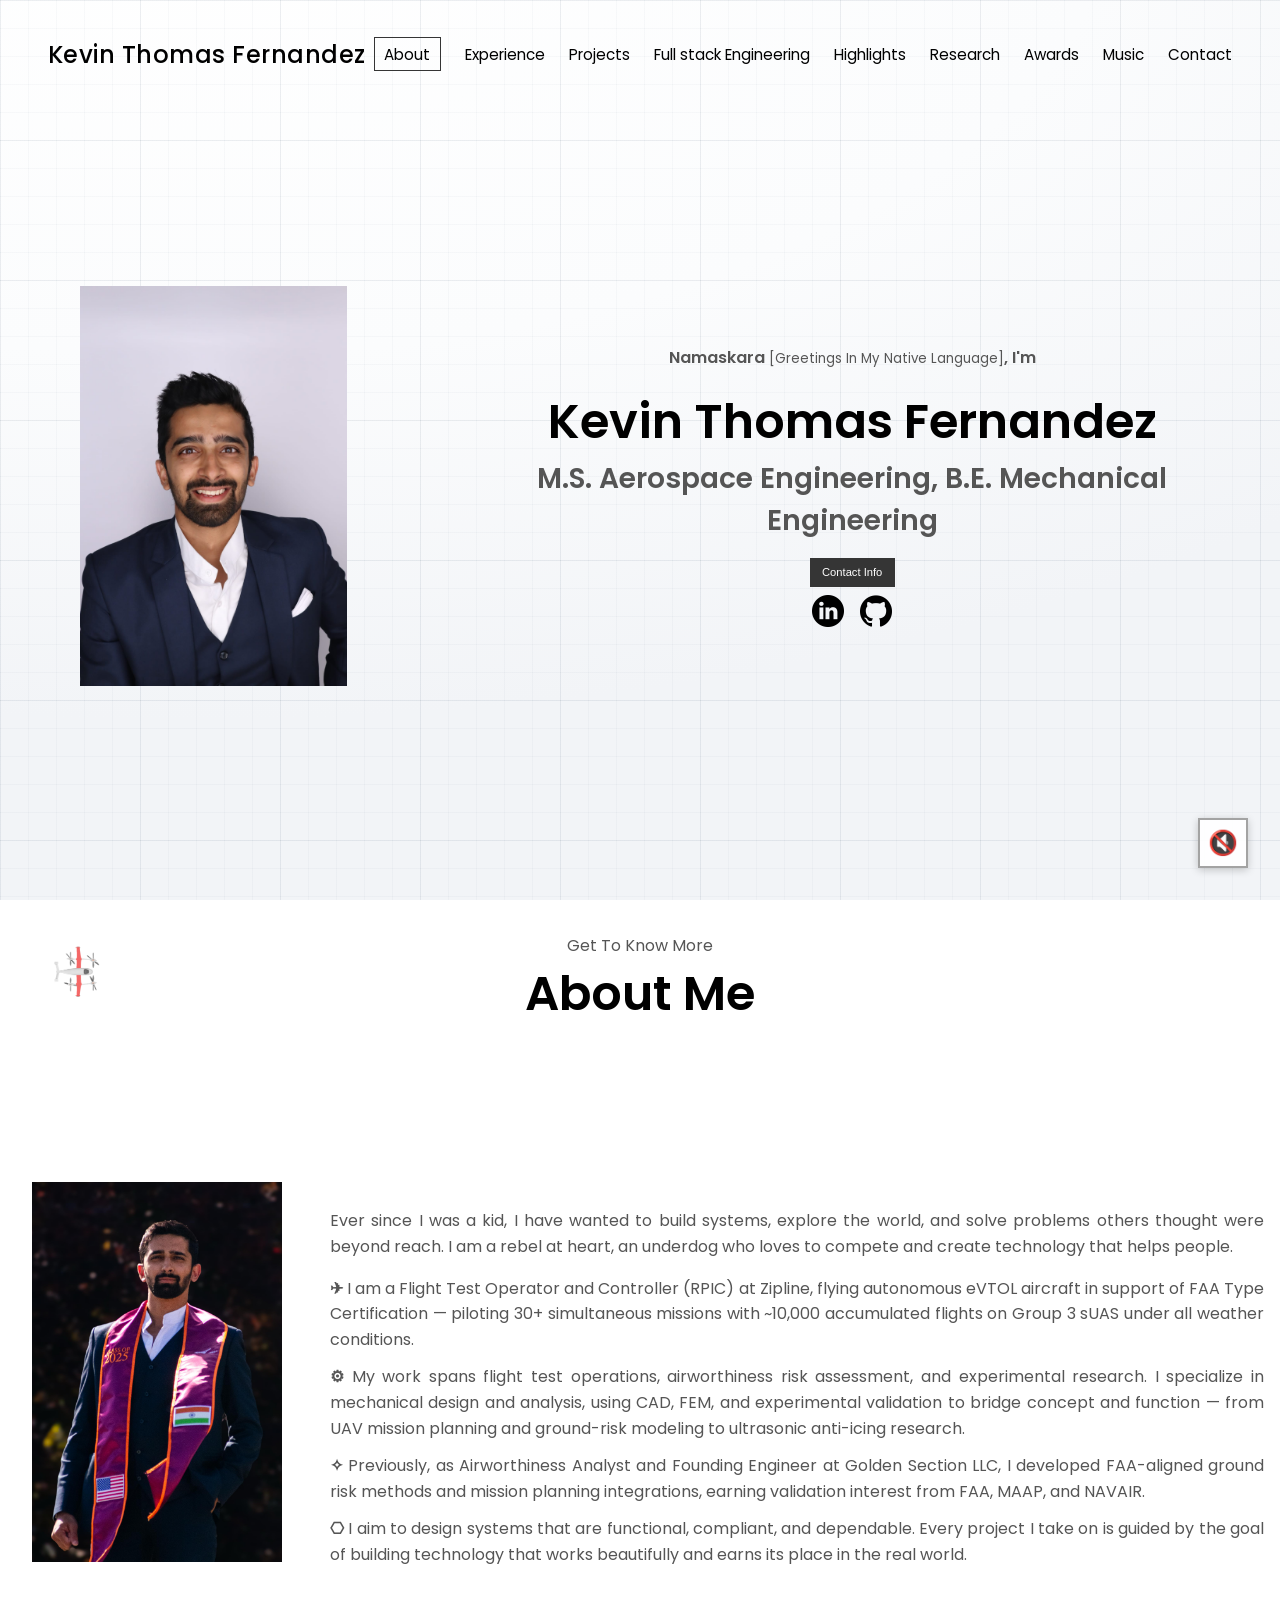
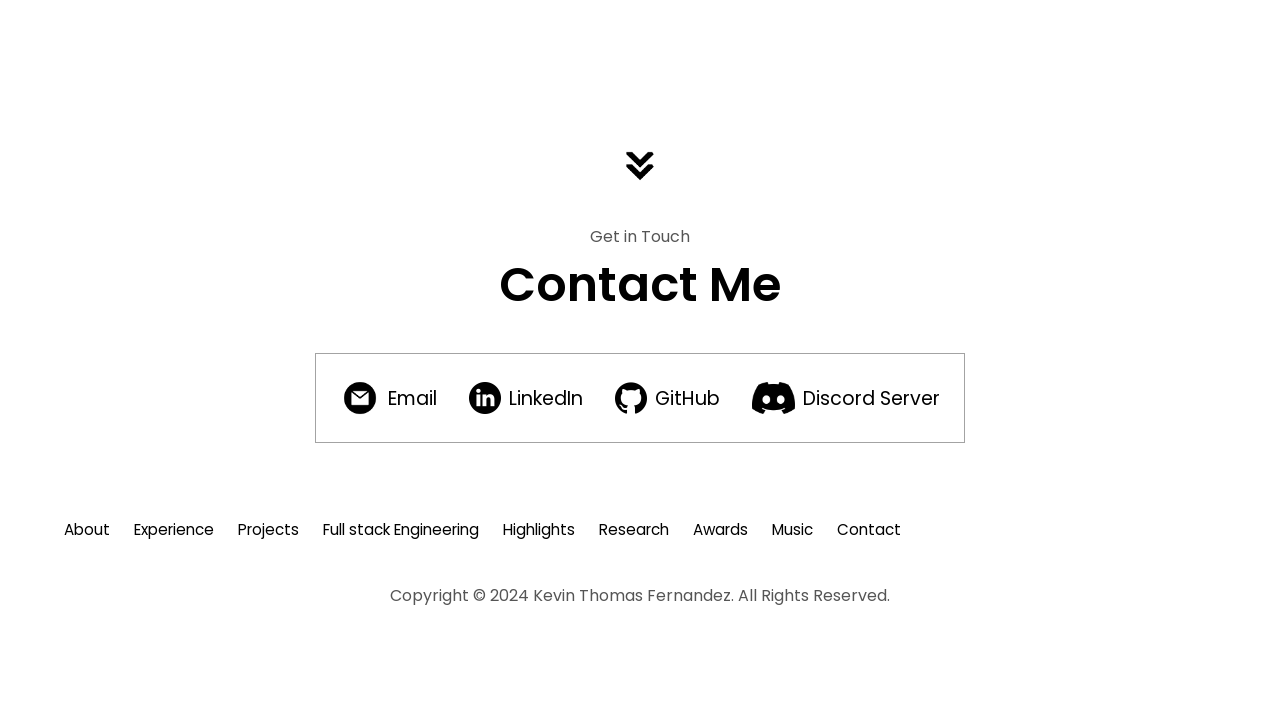
==== index.html @ a7b559ff "Updating Website" ====
<!DOCTYPE html>
<html lang="en">
  <head>
    <meta charset="UTF-8" />
    <meta http-equiv="X-UA-Compatible" content="IE=edge" />
    <meta name="viewport" content="width=device-width, initial-scale=1.0" />
    <title>Kevin Thomas Fernandez</title>
    <link rel="stylesheet" href="style.css" />
    <link rel="stylesheet" href="mediaqueries.css" />
    <style>
      #discord-invite-modal form {
        display: flex;
        flex-direction: column;
        align-items: center;
      }
      #discord-invite-modal input,
      #discord-invite-modal textarea {
        width: 90%;
        margin-bottom: 0.5em;
        border-radius: 4px;
        border: 1px solid #ccc;
        padding: 0.5em;
        box-sizing: border-box;
      }
      #discord-invite-modal button[type="submit"] {
        width: 90%;
      }

      .section__text__p1 a {
        color: rgb(85,85,85) !important;
        font-weight: normal;
        text-decoration: none;
      }

      .video-crop-container {
        width: 350px;
        height: 340px;      /* 10px less than the video height */
        overflow: hidden;
        border-radius: 8px;
        position: relative;
      }

      .cropped-video {
        width: 350px;
        height: 350px;
        object-fit: cover;
        object-position: center 35%;
        position: relative;
        top: -20px;         /* Shift video up by 10px */
      }
    </style>
  </head>
  <body>
    <div class="gold-background">
      <div class="orb--gold"></div>
    </div>
    <!-- Background Music -->
    <audio id="background-music" loop>
      <source src="./assets/no boundaries instrumental.wav" type="audio/wav">
      Your browser does not support the audio element.
    </audio>
    <button id="music-toggle" onclick="toggleMusic()" style="position:fixed; bottom:2rem; right:2rem; z-index:1000; width:50px; height:50px; border-radius:50%; border:2px solid rgb(163, 163, 163); background:rgba(255,255,255,0.9); cursor:pointer; display:flex; align-items:center; justify-content:center; font-size:1.5rem; box-shadow:0 2px 8px rgba(0,0,0,0.2); transition:all 0.3s ease;" onmouseover="this.style.background='#ffffff'; this.style.transform='scale(1.1)'" onmouseout="this.style.background='rgba(255,255,255,0.9)'; this.style.transform='scale(1)'">🔇</button>
    <nav id="desktop-nav">
      <div class="logo" onclick="showPage('about');" style="cursor: pointer;">Kevin Thomas Fernandez</div>
      <div>
        <ul class="nav-links">
          <li><a href="#" data-page="about" onclick="showPage('about'); return false;">About</a></li>
          <li><a href="#" data-page="work-experience" onclick="showPage('work-experience'); return false;">Experience</a></li>
          <li><a href="#" data-page="projects" onclick="showPage('projects'); return false;">Projects</a></li>
          <li><a href="#" data-page="web-applications" onclick="showPage('web-applications'); return false;">Full stack Engineering</a></li>
          <li><a href="#" data-page="highlights" onclick="showPage('highlights'); return false;">Highlights</a></li>
          <li><a href="#" data-page="research" onclick="showPage('research'); return false;">Research</a></li>
          <li><a href="#" data-page="awards" onclick="showPage('awards'); return false;">Awards</a></li>
          <li><a href="#" data-page="music" onclick="showPage('music'); return false;">Music</a></li>
          <li><a href="#" data-page="contact" onclick="showPage('contact'); return false;">Contact</a></li>
        </ul>
      </div>
    </nav>
    <nav id="hamburger-nav">
      <div class="logo" onclick="showPage('about');" style="cursor: pointer;">Kevin Thomas Fernandez</div>
      <div class="hamburger-menu">
        <div class="hamburger-icon" onclick="toggleMenu()">
          <span></span>
          <span></span>
          <span></span>
        </div>
        <div class="menu-links">
          <li><a href="#" data-page="about" onclick="showPage('about'); toggleMenu(); return false;">About</a></li>
          <li><a href="#" data-page="work-experience" onclick="showPage('work-experience'); toggleMenu(); return false;">Experience</a></li>
          <li><a href="#" data-page="projects" onclick="showPage('projects'); toggleMenu(); return false;">Projects</a></li>
          <li><a href="#" data-page="web-applications" onclick="showPage('web-applications'); toggleMenu(); return false;">Full stack Engineering</a></li>
          <li><a href="#" data-page="highlights" onclick="showPage('highlights'); toggleMenu(); return false;">Highlights</a></li>
          <li><a href="#" data-page="research" onclick="showPage('research'); toggleMenu(); return false;">Research</a></li>
          <li><a href="#" data-page="awards" onclick="showPage('awards'); toggleMenu(); return false;">Awards</a></li>
          <li><a href="#" data-page="music" onclick="showPage('music'); toggleMenu(); return false;">Music</a></li>
          <li><a href="#" data-page="contact" onclick="showPage('contact'); toggleMenu(); return false;">Contact</a></li>
        </div>
      </div>
    </nav>
    <section id="profile">
      <div class="section__pic-container">
        <img src="./assets/profile-pic.png" alt="Kevin Thomas Fernandez profile picture" />
      </div>
      <div class="section__text">
        <p class="section__text__p1">
          <a href="https://www.vocabulary.com/dictionary/namaskar#:~:text=an%20Indian%20gesture%20of%20greeting,face%20or%20chest%20and%20bowing" target="_blank" style="font-weight: bold; color: rgb(85,85,85); text-decoration: none;">Namaskara</a>
          <span style="font-size: smaller; font-weight: normal; color: inherit;"> [Greetings In My Native Language]</span>, I'm
        </p>
        <h1 class="title">Kevin Thomas Fernandez</h1>
        <p class="section__text__p2">M.S. Aerospace Engineering, B.E. Mechanical Engineering</p>
        <div class="btn-container">
          <button class="btn btn-color-1" onclick="showPage('contact')">
            Contact Info
          </button>
        </div>
        <div id="socials-container">
          <img
            src="./assets/linkedin.png"
            alt="My LinkedIn profile"
            class="icon"
            onclick="location.href='https://www.linkedin.com/in/ktf08/'"
          />
          <img
            src="./assets/github.png"
            alt="My Github profile"
            class="icon"
            onclick="location.href='https://github.com/kevin-thomas-fernandez'"
          />
        </div>
      </div>
    </section>
    <section id="about">
      <p class="section__text__p1">Get To Know More</p>
      <h1 class="title">About Me</h1>
      <!-- Decorative drone image -->
      <div class="about-drone-wrapper">
        <img
          class="about-drone"
          src="./assets/Pictures%204_29_2026/Drone.png"
          alt=""
          width="96"
          height="96"
        />
      </div>
      <div class="section-container">
        <div class="section__pic-container">
          <img
            src="./assets/about-me-picture2.png"
            alt="Profile picture"
            class="about-me-pic"
          />
        </div>
        <div class="about-details-container">
          <div class="text-container">
            <p>
              Ever since I was a kid, I have wanted to build systems, explore the world, and solve problems others thought were beyond reach. I am a rebel at heart, an underdog who loves to compete and create technology that helps people.
            </p>
            <p style="margin-top: 1rem;"><strong>✈︎</strong> I am a Flight Test Operator and Controller (RPIC) at Zipline, flying autonomous eVTOL aircraft in support of FAA Type Certification &mdash; piloting 30+ simultaneous missions with ~10,000 accumulated flights on Group 3 sUAS under all weather conditions.</p>
            <p style="margin-top: 0.75rem;"><strong>⚙︎</strong> My work spans flight test operations, airworthiness risk assessment, and experimental research. I specialize in mechanical design and analysis, using CAD, FEM, and experimental validation to bridge concept and function &mdash; from UAV mission planning and ground-risk modeling to ultrasonic anti-icing research.</p>
            <p style="margin-top: 0.75rem;"><strong>✧</strong> Previously, as Airworthiness Analyst and Founding Engineer at Golden Section LLC, I developed FAA-aligned ground risk methods and mission planning integrations, earning validation interest from FAA, MAAP, and NAVAIR.</p>
            <p style="margin-top: 0.75rem;"><strong>⎔</strong> I aim to design systems that are functional, compliant, and dependable. Every project I take on is guided by the goal of building technology that works beautifully and earns its place in the real world.</p>
          </div>
        </div>
      </div>
      <img
        src="./assets/arrow.png"
        alt="Arrow icon"
        class="icon arrow"
        onclick="showPage('work-experience')"
      />
    </section>
    
    <section id="work-experience">
      <p class="section__text__p1">Browse My Recent</p>
      <h1 class="title">Work Experience</h1>
      <p class="section__text__p1" style="margin-top: 1rem; font-style: italic;">Click on the project image to expand</p>
      <div class="experience-details-container">
        <div class="about-containers">
          <div class="about-containers">
            <div class="details-container color-container">
              <div class="article-container">
                <img
                  src="./assets/Pictures%204_29_2026/Zipline%20HQ.jpeg"
                  alt="Zipline headquarters"
                  class="project-img"
                  onclick="openImageModal('./assets/Pictures%204_29_2026/Zipline%20HQ.jpeg')"
                />
              </div>
              <h2 class="experience-sub-title project-title">Zipline</h2>
              <p style="margin-top: 10px; font-size: 0.9rem; color: #666; text-align: center; line-height: 1.4;">
                Flight Test Operator and Controller (RPIC) &mdash; Platform 2 eVTOL, FAA Type Certification
              </p>
              <div class="btn-container" style="margin-top: 10px;">
                <button
                  class="btn btn-color-2 project-btn"
                  onclick="openDetailsModal('zipline')"
                >
                  View case study
                </button>
              </div>
            </div>
            <div class="details-container color-container">
              <div class="article-container">
                <img
                  src="./assets/QUADRA.png"
                  alt="Project 1"
                  class="project-img"
                  onclick="openImageModal('./assets/QUADRA.png')"
                />
              </div>
              <h2 class="experience-sub-title project-title">QUADRA</h2>
              <p style="margin-top: 10px; font-size: 0.9rem; color: #666; text-align: center; line-height: 1.4;">
                
  Airworthiness Analyst / Founding Engineer &mdash; UAV ground-risk platform validated with FAA, MAAP, and NAVAIR
                
              </p>
              <div class="btn-container" style="margin-top: 10px;">
                <button
                  class="btn btn-color-2 project-btn"
                  onclick="openDetailsModal('quadra')"
                >
                  View case study
                </button>
              </div>
              <div class="btn-container">
                <button
                  class="btn btn-color-2 project-btn"
                  onclick="window.open('https://quadra.goldensectionllc.com/', '_blank')"
                >
                  TRY QUADRA
                </button>
                <button
                  class="btn btn-color-2 project-btn"
                  onclick="location.href='https://www.goldensectionllc.com/'"
                >
                  Website
                </button>
              </div>
            </div>
          <div class="details-container color-container">
            <div class="article-container">
              <video
                class="project-img"
                src="./assets/Icing1.mp4"
                autoplay
                loop
                muted
                playsinline
              ></video>
              <video
                class="project-img"
                src="./assets/Icing2.mp4"
                autoplay
                loop
                muted
                playsinline
              ></video>
            </div>
            <h2 class="experience-sub-title project-title">Advanced Aircraft Anti-icing techniques</h2>
            <p style="margin-top: 10px; font-size: 0.9rem; color: #666; text-align: center; line-height: 1.4;">
              
  Graduate Research Assistant &mdash; ultrasonic PZT atomization and supercooled droplet dynamics
              
            </p>
            <div class="btn-container" style="margin-top: 10px;">
              <button
                class="btn btn-color-2 project-btn"
                onclick="openDetailsModal('deicing')"
              >
                View case study
              </button>
            </div>
            <div class="btn-container">
              <button
                class="btn btn-color-2 project-btn"
                onclick="location.href='https://vtechworks.lib.vt.edu/items/91f9851d-7292-4ccb-8279-4ae921afa003'"
              >
                Dissertation
              </button>
              <button
                class="btn btn-color-2 project-btn"
                onclick="location.href='https://drive.google.com/file/d/1adLSAQdM2h00LpnCxqPPp00x_tdSyUd9/view?usp=drive_link'"
              >
               Presentation
              </button>
            </div>
          </div>
          <div class="details-container color-container">
            <div class="article-container">
              <img
                src="./assets/Windtunnel.jpg"
                alt="Project 1"
                class="project-img"
                onclick="openImageModal('./assets/Windtunnel.jpg')"
              />
            </div>
            <h2 class="experience-sub-title project-title">Graduate Teaching Assistant</h2>
            <p style="margin-top: 10px; font-size: 0.9rem; color: #666; text-align: center; line-height: 1.4;">
             
  Supported 200+ students across computational methods, structures, and fluids labs
             
            </p>
            <div class="btn-container" style="margin-top: 10px;">
              <button
                class="btn btn-color-2 project-btn"
                onclick="openDetailsModal('gta')"
              >
                View case study
              </button>
            </div>
            <div class="btn-container">
              <!-- <button
                class="btn btn-color-2 project-btn"
                onclick="location.href='https://github.com/kevin-thomas-fernandez/shock-impact-behavior'"
              >
              Link TBD
              </button> -->
            </div>
          </div>
          <div class="details-container color-container">
            <div class="article-container">
              <img
                src="./assets/windtunnel.png"
                alt="Project 2"
                class="project-img"
                onclick="openImageModal('./assets/windtunnel.png')"
              />
            </div>
            <h2 class="experience-sub-title project-title">Stability Wind Tunnel</h2>
            <p style="margin-top: 10px; font-size: 0.9rem; color: #666; text-align: center; line-height: 1.4;">
              
  Aerospace Research Assistant &mdash; NASA BeVERLI high-lift research
              
            </p>
            <div class="btn-container" style="margin-top: 10px;">
              <button
                class="btn btn-color-2 project-btn"
                onclick="openDetailsModal('windtunnel')"
              >
                View case study
              </button>
            </div>
            <div class="btn-container">
              <button
                class="btn btn-color-2 project-btn"
                onclick="location.href='https://www.aoe.vt.edu/research/facilities/stabilitytunnel.html'"
              >
              Official Website
              </button>
            </div>
          </div>
          <div class="details-container color-container">
            <div class="article-container">
              <img
                src="./assets/Michal oborne, inventor of Mission Planner.jpg"
                alt="UAV Flight Operations"
                class="project-img"
                onclick="openImageModal('./assets/Michal oborne, inventor of Mission Planner.jpg')"
              />
            </div>
            <h2 class="experience-sub-title project-title">UAV</h2>
            <p style="margin-top: 10px; font-size: 0.9rem; color: #666; text-align: center; line-height: 1.4;">
              Flight Operations & Risk Assessment
            </p>
            <div class="btn-container" style="margin-top: 10px;">
              <button
                class="btn btn-color-2 project-btn"
                onclick="openDetailsModal('uav')"
              >
                View case study
              </button>
            </div>
            <div class="btn-container">
              <button
                class="btn btn-color-2 project-btn"
                onclick="location.href='https://quadra.goldensectionllc.com/'"
              >
                QUADRA
              </button>
              <button
                class="btn btn-color-2 project-btn"
                onclick="location.href='https://part-108-parser.web.app/sora_risk_assessment_ui.html'"
              >
                SORA Tool
              </button>
            </div>
          </div>
          <div class="details-container color-container">
            <div class="article-container">
              <img
                src="./assets/Patran.png"
                alt="Project 2"
                class="project-img"
                onclick="openImageModal('./assets/Patran.png')"
              />
            </div>
            <h2 class="experience-sub-title project-title">Bangalore Aircraft Industries Private Limited</h2>
            <p style="margin-top: 10px; font-size: 0.9rem; color: #666; text-align: center; line-height: 1.4;">
             
  Design Engineer Intern &mdash; wing spar validation with MSC Nastran/Patran
             
            </p>
            <div class="btn-container" style="margin-top: 10px;">
              <button
                class="btn btn-color-2 project-btn"
                onclick="openDetailsModal('bail')"
              >
                View case study
              </button>
            </div>
            <div class="btn-container">
              <!-- <button
                class="btn btn-color-2 project-btn"
                onclick="location.href='https://github.com/kevin-thomas-fernandez/VTOL-Tri-Copter-Analysis'"
              >
              Link TBD
              </button> -->
              <button
                class="btn btn-color-2 project-btn"
                onclick="location.href='https://www.bailindia.com/'"
              >
              Official Website
              </button>
            </div>
          </div>
          <div class="details-container color-container">
            <div class="article-container">
              <img
                src="./assets/Pictures%204_29_2026/NMCAD.jpg"
                alt="Non-Linear Multi-functional Composites Lab"
                class="project-img"
                onclick="openImageModal('./assets/Pictures%204_29_2026/NMCAD.jpg')"
              />
            </div>
            <h2 class="experience-sub-title project-title">Non-Linear Multi-functional Composites Lab</h2>
            <p style="margin-top: 10px; font-size: 0.9rem; color: #666; text-align: center; line-height: 1.4;">
              Aerospace Design Engineer Intern
            </p>
            <div class="btn-container" style="margin-top: 10px;">
              <button
                class="btn btn-color-2 project-btn"
                onclick="openDetailsModal('composites')"
              >
                View case study
              </button>
            </div>
          </div>
        </div>
      </div>

      <img
        src="./assets/arrow.png"
        alt="Arrow icon"
        class="icon arrow"
        onclick="showPage('web-applications')"
      />
    </section>
    <section id="web-applications">
      <p class="section__text__p1">Browse My</p>
      <h1 class="title">Full stack Engineering</h1>
      <div class="experience-details-container web-apps-stack">
        <div class="about-containers web-apps-containers">
          <div class="details-container color-container web-apps-card">
            <div class="article-container">
              <video
                class="project-img web-apps-media"
                src="./assets/UNLOOP.mp4"
                autoplay
                loop
                muted
                playsinline
                preload="auto"
              ></video>
            </div>
            <h2 class="experience-sub-title project-title">Unloop</h2>
            <div class="btn-container">
              <button
                class="btn btn-color-2 project-btn"
                onclick="window.open('https://unloop-f750e.web.app/', '_blank')"
              >
                Visit Website
              </button>
            </div>
          </div>
          <div class="details-container color-container web-apps-card">
            <div class="article-container">
              <img
                src="./assets/Pictures%204_29_2026/Part%20108%20parser.png"
                alt="Part 108 Parser"
                class="project-img web-apps-media"
                onclick="openImageModal('./assets/Pictures%204_29_2026/Part%20108%20parser.png')"
              />
            </div>
            <h2 class="experience-sub-title project-title">Part 108 Parser</h2>
            <div class="btn-container">
              <button
                class="btn btn-color-2 project-btn"
                onclick="window.open('https://part-108-parser.web.app/', '_blank')"
              >
                Visit Website
              </button>
            </div>
          </div>
        </div>
      </div>
      <img
        src="./assets/arrow.png"
        alt="Arrow icon"
        class="icon arrow"
        onclick="showPage('projects')"
      />
    </section>
    <section id="projects">
      <p class="section__text__p1">Browse My Recent</p>
      <h1 class="title">Projects</h1>
      <p class="section__text__p1" style="margin-top: 1rem; font-style: italic;">Click on the project image to expand</p>
      <div class="experience-details-container">
        <div class="about-containers">
          <div class="details-container color-container">
            <div class="article-container">
              <img
                src="./assets/Part5-Static%20Bracket%20Study-Results-Stress1.analysis.png"
                alt="U-Bracket Stress Analysis"
                class="project-img"
                onclick="openImageModal('./assets/Part5-Static%20Bracket%20Study-Results-Stress1.analysis.png')"
              />
            </div>
            <h2 class="experience-sub-title project-title">U-Bracket for UAV Wing Attachment (2025)</h2>
            <p style="margin-top: 10px; font-size: 0.9rem; color: #666; text-align: center; line-height: 1.4;">
              
  Parametric 7075-T6 bracket for a 55 lb UAV &mdash; 31.6 MPa peak stress, first mode ~1684 Hz
              
            </p>
            <div class="btn-container" style="margin-top: 10px;">
              <button
                class="btn btn-color-2 project-btn"
                onclick="openDetailsModal('ubracket')"
              >
                View case study
              </button>
            </div>
          </div>
          <div class="details-container color-container">
            <div class="article-container">
              <video
                class="project-img"
                src="./assets/PCB Enclosure.mp4"
                autoplay
                loop
                muted
                playsinline
              ></video>
            </div>
            <h2 class="experience-sub-title project-title">PCB Enclosure Design (2026)</h2>
            <p style="margin-top: 10px; font-size: 0.9rem; color: #666; text-align: center; line-height: 1.4;">
              
  Protective housing with thermal management and serviceability built in
              
            </p>
            <div class="btn-container" style="margin-top: 10px;">
              <button
                class="btn btn-color-2 project-btn"
                onclick="openDetailsModal('pcbenclosure')"
              >
                View case study
              </button>
            </div>
          </div>
          <div class="details-container color-container">
            <div class="article-container">
              <img
                src="./assets/experience/battery-swap/Quick%20swap%20exploded.png"
                alt="Quick swap battery mount - exploded CAD view"
                class="project-img"
                onclick="openImageModal('./assets/experience/battery-swap/Quick%20swap%20exploded.png')"
              />
            </div>
            <h2 class="experience-sub-title project-title">Battery Mounting Design for drones(2025)</h2>
            <p style="margin-top: 10px; font-size: 0.9rem; color: #666; text-align: center; line-height: 1.4;">
              
  Tool-less slide-in, snap-lock quick-swap system for 5&quot; FPV quads &mdash; sub-10 s swaps
              
            </p>
            <div class="btn-container" style="margin-top: 10px;">
              <button
                class="btn btn-color-2 project-btn"
                onclick="openDetailsModal('sfbattery')"
              >
                View case study
              </button>
            </div>
            <div class="btn-container">
              <button
                class="btn btn-color-2 project-btn"
                onclick="window.open('./assets/SF%20-%20Battery.pdf', '_blank')"
              >
              System Problem Statement Document
              </button>
            </div>
          </div>
          <div class="details-container color-container">
            <div class="article-container">
              <img
                src="./assets/mode3.png"
                alt="Project 1"
                class="project-img"
                onclick="openImageModal('./assets/mode3.png')"
              />
              <img
                src="./assets/Final reconstructed.png"
                alt="Project 1"
                class="project-img"
                onclick="openImageModal('./assets/Final reconstructed.png')"
              />
              <video
                class="project-img"
                src="./assets/experience/pod-analysis/Coherent.mp4"
                title="Coherent flow analysis: large eddies forming at the center of a Mach 1.5 time-resolved supersonic jet"
                controls
                muted
                playsinline
                preload="metadata"
              ></video>
              <video
                class="project-img"
                src="./assets/experience/pod-analysis/uuCorr.mp4"
                title="Velocity correlation analysis using Taylor microscale (λ) = 0.0557 mm on Mach 1.5 supersonic jet data"
                controls
                muted
                playsinline
                preload="metadata"
              ></video>
            </div>
            <h2 class="experience-sub-title project-title">Proper Orthogonal Decomposition and Near-Field Noise Analysis using Welch's Method for PSD Estimation</h2>
            <p style="margin-top: 10px; font-size: 0.9rem; color: #666; text-align: center; line-height: 1.4;">
              
  Jet flow rebuilt from 20 POD modes retaining &gt;90% energy &mdash; trailing edge confirmed dominant noise source
              
            </p>
            <div class="btn-container" style="margin-top: 10px;">
              <button
                class="btn btn-color-2 project-btn"
                onclick="openDetailsModal('pod')"
              >
                View case study
              </button>
            </div>
            <div class="btn-container">
              <button
                class="btn btn-color-2 project-btn"
                onclick="location.href='./assets/Data Analysis.pdf'"
              >
              Presentation
              </button>
            </div>
          </div>
          <div class="details-container color-container">
            <div class="article-container">
              <img
                src="./assets/Sail.png"
                alt="Project 2"
                class="project-img"
                onclick="openImageModal('./assets/Sail.png')"
              />
            </div>
            <h2 class="experience-sub-title project-title">Feasibility Study for Deployable Solar Sails on 2U
              CubeSats for Interplanetary Science Missions</h2>
            <div class="btn-container">
              <button
                class="btn btn-color-2 project-btn"
                onclick="location.href='./assets/Solar Sail Feasibility Study.pdf'"
              >
              Presentation
              </button>
            </div>
          </div>
          <div class="details-container color-container">
            <div class="article-container">
              <img
                src="./assets/CFD.png"
                alt="Project 2"
                class="project-img"
                onclick="openImageModal('./assets/CFD.png')"
              />
            </div>
            <h2 class="experience-sub-title project-title"> Computational fluid analysis for flow in a square lid-driven cavity</h2>
            <p style="margin-top: 10px; font-size: 0.9rem; color: #666; text-align: center; line-height: 1.4;">
              
  2nd-order Navier-Stokes solver in Python, MMS-verified against ANSYS Fluent
              
            </p>
            <div class="btn-container" style="margin-top: 10px;">
              <button
                class="btn btn-color-2 project-btn"
                onclick="openDetailsModal('cfd')"
              >
                View case study
              </button>
            </div>
            <div class="btn-container">
              <!-- <button
                class="btn btn-color-2 project-btn"
                onclick="location.href='https://github.com/kevin-thomas-fernandez/VTOL-Tri-Copter-Analysis'"
              >
              Link TBD
              </button> -->

            </div>
          </div>
          <div class="details-container color-container">
            <div class="article-container">
              <img
                src="./assets/Impact Behavior of Metals.png"
                alt="Project 1"
                class="project-img"
                onclick="openImageModal('./assets/Impact Behavior of Metals.png')"
              />
            </div>
            <h2 class="experience-sub-title project-title">Shock Impact Behavior of Metals</h2>
            <p style="margin-top: 10px; font-size: 0.9rem; color: #666; text-align: center; line-height: 1.4;">
              
  LAMMPS molecular dynamics &mdash; shock response of FCC metals at 5&ndash;20 &#8491;/ps
              
            </p>
            <div class="btn-container" style="margin-top: 10px;">
              <button
                class="btn btn-color-2 project-btn"
                onclick="openDetailsModal('shock')"
              >
                View case study
              </button>
            </div>
            <div class="btn-container">
              <!-- <button
                class="btn btn-color-2 project-btn"
                onclick="location.href='https://github.com/kevin-thomas-fernandez/shock-impact-behavior'"
              >
              Link TBD
              </button> -->
            </div>
          </div>
          <div class="details-container color-container">
            <div class="article-container">
              <img
                src="./assets/NS.png"
                alt="Project 1"
                class="project-img"
                onclick="openImageModal('./assets/NS.png')"
              />
            </div>
            <h2 class="experience-sub-title project-title">A Study of Navier-Stokes Solver Capabilities and
              Trade offs in Aerodynamic Analysis with NACA 4512 Airfoil</h2>
            <div class="btn-container">
              <!-- <button
                class="btn btn-color-2 project-btn"
                onclick="location.href='https://github.com/kevin-thomas-fernandez/shock-impact-behavior'"
              >
              Link TBD
              </button> -->
            </div>
          </div>
          <div class="details-container color-container">
            <div class="article-container">
              <img
                src="./assets/Manufacturing.png"
                alt="Project 1"
                class="project-img"
                onclick="openImageModal('./assets/Manufacturing.png')"
              />
            </div>
            <h2 class="experience-sub-title project-title">Assembly Line Balancing with Real-Time Industrial Data (2021)</h2>
            <p style="margin-top: 10px; font-size: 0.9rem; color: #666; text-align: center; line-height: 1.4;">
              
  47&ndash;66% lead-time efficiency gains on tractor assembly lines via heuristic rebalancing
              
            </p>
            <div class="btn-container" style="margin-top: 10px;">
              <button
                class="btn btn-color-2 project-btn"
                onclick="openDetailsModal('assembly')"
              >
                View case study
              </button>
            </div>
            <div class="btn-container">
              <!-- <button
                class="btn btn-color-2 project-btn"
                onclick="location.href='https://docs.google.com/presentation/d/1d5ZxRVJ6ih8KxZTZZRmOA-N-MV9oNuCq/edit?usp=drive_link&ouid=114318547722159897884&rtpof=true&sd=true'"
              >
              Link TBD
              </button> -->
            </div>
          </div>
          <div class="details-container color-container">
            <div class="article-container">
              <img
                src="./assets/CFX.png"
                alt="Project 2"
                class="project-img"
                onclick="openImageModal('./assets/CFX.png')"
              />
              <img
                src="./assets/experience/tri-copter/counter.png"
                alt="Pressure contour for blended wing Tri-copter"
                class="project-img"
                onclick="openImageModal('./assets/experience/tri-copter/counter.png')"
              />
            </div>
            <h2 class="experience-sub-title project-title">VTOL Tri-Copter Analysis (2020)</h2>
            <p style="margin-top: 10px; font-size: 0.9rem; color: #666; text-align: center; line-height: 1.4;">
              
  Blended-wing tri-copter &mdash; 4.5 N drag at 10 m/s, validated under 100 N load
              
            </p>
            <div class="btn-container" style="margin-top: 10px;">
              <button
                class="btn btn-color-2 project-btn"
                onclick="openDetailsModal('vtol')"
              >
                View case study
              </button>
            </div>
            <div class="btn-container">
              <button
                class="btn btn-color-2 project-btn"
                onclick="location.href='./assets/VTOL TRICOPTER.pdf'"
              >
              Presentation
              </button>
            </div>
          </div>
        </div>
      </div>
      <img
        src="./assets/arrow.png"
        alt="Arrow icon"
        class="icon arrow"
        onclick="showPage('highlights')"
      />
    </section>
    <section id="highlights">
      <p class="section__text__p1">Browse My</p>
      <h1 class="title">Highlights</h1>
      <p class="section__text__p1" style="margin-top: 1rem; font-style: italic;">Click on images to expand</p>

      <!-- Highlights Grid -->
      <div class="highlights-grid-container" id="highlights-grid-content">
        <!-- Images populated by script -->
      </div>
      <ul style="list-style: none; padding: 0; text-align: center; margin-top: 1.5em;">
        <li><a href="https://www.facebook.com/virginiatechaoe/photos/congrats-to-kevin-thomas-fernandez-who-completed-his-masters-degree-this-spring-/714215007801559/?_rdr" target="_blank">Virginia Tech Spotlight</a></li>
      </ul>
      <img
        src="./assets/arrow.png"
        alt="Arrow icon"
        class="icon arrow"
        onclick="showPage('research')"
      />
    </section>
    <section id="research">
      <p class="section__text__p1">Explore My</p>
      <h1 class="title">Research & Academic Work</h1>
      
      <!-- Published / Academic Work -->
      <h2 style="text-align: center; font-size: 1.3rem; margin: 2rem 0 1rem 0; color: rgb(85, 85, 85); font-weight: 600;">Published / Academic Work</h2>
      <div class="experience-details-container">
        <div class="about-containers">
          <div class="details-container color-container">
            <h2 class="experience-sub-title project-title">Google Scholar</h2>
            <p style="margin-top: 0.5rem; font-size: 0.7rem; color: #666; text-align: left; line-height: 1.5;">
              Indexed publications and citation history<br/>
              Profile Virginia Tech and related engineering work
            </p>
            <div class="btn-container">
              <button
                class="btn btn-color-2 project-btn"
                onclick="window.open('https://scholar.google.com/citations?hl=en&view_op=list_works&gmla=AH8HC4yFQB1XF2yknzpGti_NNXgRxT-PG4Qe1nkeEzSp2oHO8NI0M4cIzTI8Ek8U5rcIgAJIojDHEadp-sIsjA&user=H_eG3ZAAAAAJ', '_blank')"
              >
                View Profile
              </button>
            </div>
          </div>
          
          <div class="details-container color-container">
            <h2 class="experience-sub-title project-title">Master's Thesis</h2>
            <p style="margin-top: 0.5rem; font-size: 0.7rem; color: #666; text-align: left; line-height: 1.5;">
              M.S., Aerospace and Ocean Engineering, Virginia Tech<br/>
              <em>An Advanced Aircraft Deicing Analysis: Supercooled Liquid Dynamics under Ultrasonic Frequency and Surface Roughness Effects</em>
            </p>
            <div class="btn-container">
              <button
                class="btn btn-color-2 project-btn"
                onclick="window.open('https://vtechworks.lib.vt.edu/items/91f9851d-7292-4ccb-8279-4ae921afa003', '_blank')"
              >
                View Thesis
              </button>
            </div>
          </div>
        </div>
      </div>
      
      <!-- Affiliation / Membership -->
      <h2 style="text-align: center; font-size: 1.3rem; margin: 2rem 0 1rem 0; color: rgb(85, 85, 85); font-weight: 600;">Affiliation/Membership</h2>
      <div class="experience-details-container">
        <div class="about-containers">
          <div class="details-container color-container">
            <div class="article-container">
              <img
                src="./assets/Pictures%204_29_2026/Create.jpg"
                alt="CREATe center"
                class="project-img"
                onclick="openImageModal('./assets/Pictures%204_29_2026/Create.jpg')"
              />
            </div>
            <h2 class="experience-sub-title project-title">CREATe</h2>
            <p style="margin-top: 0.5rem; font-size: 0.7rem; color: #666; text-align: left; line-height: 1.5;">
              Center for Research and Engineering in Aero/Hydrodynamic Technologies (CREATe)<br/>
              Virginia Tech<br/>
              2023 to 2025
            </p>
            <div class="btn-container">
              <button
                class="btn btn-color-2 project-btn"
                onclick="window.open('https://create.centers.vt.edu/', '_blank')"
              >
                Visit Website
              </button>
            </div>
          </div>

          <div class="details-container color-container">
            <div class="article-container">
              <img
                src="./assets/Pictures%204_29_2026/main-logo.png"
                alt="Society of Flight Test Engineers"
                class="project-img"
                onclick="openImageModal('./assets/Pictures%204_29_2026/main-logo.png')"
              />
            </div>
            <h2 class="experience-sub-title project-title">Society of Flight Test Engineers</h2>
            <p style="margin-top: 0.5rem; font-size: 0.7rem; color: #666; text-align: left; line-height: 1.5;">
              Member<br/>
              Since January 2026<br/>
              <br/>
              • Actively participated in monthly paper selection and meetings to enhance industry knowledge.<br/>
              • Engaged with experienced professionals to learn cutting edge principles and methods in flight testing.<br/>
              • Collaborated with peers to discuss the latest technologies and advancements in the field.
            </p>
          </div>

          <div class="details-container color-container">
            <div class="article-container">
              <img
                src="./assets/Pictures%204_29_2026/AUVSI.svg"
                alt="AUVSI"
                class="project-img"
                onclick="openImageModal('./assets/Pictures%204_29_2026/AUVSI.svg')"
              />
            </div>
            <h2 class="experience-sub-title project-title">Association for Uncrewed Vehicle Systems International (AUVSI)</h2>
            <p style="margin-top: 0.5rem; font-size: 0.7rem; color: #666; text-align: left; line-height: 1.5;">
              Ridge and Valley chapter and California chapter<br/>
              Member since March 2025
            </p>
          </div>

          <div class="details-container color-container">
            <div class="article-container">
              <img
                src="./assets/Pictures%204_29_2026/EAALogo_Footer_Blue.svg"
                alt="Experimental Aircraft Association"
                class="project-img"
                onclick="openImageModal('./assets/Pictures%204_29_2026/EAALogo_Footer_Blue.svg')"
              />
            </div>
            <h2 class="experience-sub-title project-title">Experimental Aircraft Association Inc.</h2>
            <p style="margin-top: 0.5rem; font-size: 0.7rem; color: #666; text-align: left; line-height: 1.5;">
              Member since April 2026
            </p>
          </div>
        </div>
      </div>
      
      <!-- Conferences & Presentations -->
      <h2 style="text-align: center; font-size: 1.3rem; margin: 2rem 0 1rem 0; color: rgb(85, 85, 85); font-weight: 600;">Conferences & Presentations</h2>
      <div class="experience-details-container">
        <div class="about-containers">
          <div class="details-container color-container">
            <h2 class="experience-sub-title project-title">AUVSI XPONENTIAL</h2>
            <p style="margin-top: 0.5rem; font-size: 0.7rem; color: #666; text-align: left; line-height: 1.5;">
              Houston, TX<br/>
              2025<br/>
              Virginia Tech Airworthiness Center, airworthiness analyst, with MAAP and VTIP
            </p>
          </div>
          
          <div class="details-container color-container">
            <h2 class="experience-sub-title project-title">APS Division of Fluid Dynamics</h2>
            <p style="margin-top: 0.5rem; font-size: 0.7rem; color: #666; text-align: left; line-height: 1.5;">
              American Physical Society, Division of Fluid Dynamics<br/>
              76th and 77th Annual Meeting<br/>
              Washington, DC (2023), Salt Lake City, UT (2024)<br/>
              <em>An Advanced Aircraft Deicing Analysis: Supercooled Liquid Dynamics under Ultrasonic Frequency and Surface Roughness Effects</em>
            </p>
          </div>
          
          <div class="details-container color-container">
            <h2 class="experience-sub-title project-title">Future of Flight</h2>
            <p style="margin-top: 0.5rem; font-size: 0.7rem; color: #666; text-align: left; line-height: 1.5;">
              Game Changer Week<br/>
              Virginia Tech Montgomery Executive Airport (2024)<br/>
              <em>UAV ground risk analysis</em> solution presentation
            </p>
          </div>

          <div class="details-container color-container">
            <h2 class="experience-sub-title project-title">ASME SMASIS 2025</h2>
            <p style="margin-top: 0.5rem; font-size: 0.7rem; color: #666; text-align: left; line-height: 1.5;">
              ASME 2025 Smart Materials, Adaptive Structures and Intelligent Systems (SMASIS 2025)<br/>
              Track: SYMP 3, Modeling, Simulation and Control of Adaptive Systems<br/>
              <em>Atomization of Supercooled Water Droplets Using High Frequency Structural Excitations via Piezoceramic Transducers</em>
            </p>
          </div>

          <div class="details-container color-container">
            <h2 class="experience-sub-title project-title">77th International Astronautical Congress</h2>
            <p style="margin-top: 0.5rem; font-size: 0.7rem; color: #666; text-align: left; line-height: 1.5;">
              Antalya, Türkiye<br/>
              5 to 9 October 2026<br/>
              <em>Aircraft Anti Icing Analysis: Water Droplet Dynamics Under High Frequency Atomization and Superhydrophobic Effects</em>
            </p>
          </div>
        </div>
      </div>
      <img
        src="./assets/arrow.png"
        alt="Arrow icon"
        class="icon arrow"
        onclick="showPage('awards')"
      />
    </section>
    <section id="awards">
      <p class="section__text__p1">Recognitions and</p>
      <h1 class="title">Awards</h1>
      <div class="experience-details-container">
        <div class="about-containers">
          <div class="details-container color-container">
            <h2 class="experience-sub-title project-title">VIPC’s Commonwealth Commercialization Fund (CCF) higher education</h2>
            <p style="margin-top: 0.5rem; font-size: 0.7rem; color: #666; text-align: center; line-height: 1.4;">
              Awarded for the development of QUADRA (2025)
            </p>
          </div>
        </div>
      </div>
      <img
        src="./assets/arrow.png"
        alt="Arrow icon"
        class="icon arrow"
        onclick="showPage('music')"
      />
    </section>
    <section id="music">
      <p class="section__text__p1">Music Production</p>
      <h1 class="title">Original Works under MANGA</h1>
      <p style="text-align: center; color: #888; font-size: 0.85rem; margin-top: 0.5rem; margin-bottom: 1rem;">Click on caption to hear now</p>
      <div style="display: flex; flex-wrap: wrap; justify-content: center; gap: 2rem; margin-top: 2rem;">
        <div style="text-align: center;">
          <img src="./assets/No boundaries.png" alt="No Boundaries Manga" style="max-width: 350px; width: 100%; height: auto; border-radius: 8px; box-shadow: 0 2px 8px rgba(0,0,0,0.1);" />
          <div style="margin-top: 0.5rem; font-weight: bold;">
            <a href="https://open.spotify.com/track/1YTtykT5GkZiFMKFKQkWXM?si=10b588e0d1b14c58" target="_blank" style="text-decoration: none; color: inherit;">No Boundaries</a>
          </div>
        </div>
        <div style="text-align: center;">
          <img src="./assets/Warground.png" alt="War Ground Manga" style="max-width: 350px; width: 100%; height: auto; border-radius: 8px; box-shadow: 0 2px 8px rgba(0,0,0,0.1);" />
          <div style="margin-top: 0.5rem; font-weight: bold;">
            <a href="https://open.spotify.com/track/2nOXG4dJFw2a5xOWdtfhJI?si=00f985b599f34d74" target="_blank" style="text-decoration: none; color: inherit;">War Ground</a>
          </div>
        </div>
      </div>
      <img
        src="./assets/arrow.png"
        alt="Arrow icon"
        class="icon arrow"
        onclick="showPage('highlights')"
      />
    </section>
    <section id="contact">
      <p class="section__text__p1">Get in Touch</p>
      <h1 class="title">Contact Me</h1>
      <div class="contact-info-upper-container">
        <div class="contact-info-container">
          <img
            src="./assets/email.png"
            alt="Email icon"
            class="icon contact-icon email-icon"
          />
          <p><a href="mailto:kevin4680thomas@gmail.com">Email</a></p>
        </div>
        <div class="contact-info-container">
          <img
            src="./assets/linkedin.png"
            alt="LinkedIn icon"
            class="icon contact-icon"
          />
          <p><a href="https://www.linkedin.com/in/ktf08/">LinkedIn</a></p>
        </div>
        <div class="contact-info-container">
          <img
            src="./assets/github.png"
            alt="GitHub icon"
            class="icon contact-icon"
          />
          <p><a href="https://github.com/kevin-thomas-fernandez">GitHub</a></p>
        </div>
        <div class="contact-info-container">
          <img
            src="./assets/discord.png"
            alt="Discord icon"
            class="icon contact-icon"
          />
          <p><a href="#discord-invite-form" onclick="scrollToDiscordForm(event)">Discord Server</a></p>
        </div>
      </div>
      <div id="discord-invite-container" style="display:none; position: fixed; top: 0; left: 0; width: 100vw; height: 100vh; background: rgba(0,0,0,0.4); z-index: 10000; justify-content: center; align-items: center;">
        <div id="discord-invite-modal" style="background: #fafbfc; border-radius: 8px; max-width: 400px; width: 90vw; margin: auto; padding: 2em 1em 1em 1em; position: relative; box-shadow: 0 2px 16px rgba(0,0,0,0.2); border: 1px solid #eee;">
            <button id="close-discord-invite" style="position: absolute; top: 0.5em; right: 0.5em; background: none; border: none; font-size: 1.5em; cursor: pointer;">&times;</button>
            <p style="text-align:center; margin-bottom: 1em;">Want a Discord invite? Send me a request:</p>
            <form id="discord-invite-form" action="https://formsubmit.co/kevin4680thomas@gmail.com" method="POST">
              <input type="hidden" name="_captcha" value="false">
              <input type="text" id="discord-name" name="name" placeholder="Your Name" required />
              <input type="email" id="discord-email" name="email" placeholder="Your Email" required />
              <textarea id="discord-message" name="message" placeholder="Message (optional)" rows="3"></textarea>
              <button type="submit">Send Request</button>
            </form>
            <div id="discord-invite-success" style="display:none; color:green; text-align:center; margin-top:1em;">Request sent! I'll get back to you soon.</div>
          </div>
        </div>
    </section>
    <footer>
      <nav>
        <div class="nav-links-container">
          <ul class="nav-links">
            <li><a href="#" onclick="showPage('about'); return false;">About</a></li>
            <li><a href="#" onclick="showPage('work-experience'); return false;">Experience</a></li>
            <li><a href="#" onclick="showPage('projects'); return false;">Projects</a></li>
            <li><a href="#" onclick="showPage('web-applications'); return false;">Full stack Engineering</a></li>
            <li><a href="#" onclick="showPage('highlights'); return false;">Highlights</a></li>
            <li><a href="#" onclick="showPage('research'); return false;">Research</a></li>
            <li><a href="#" onclick="showPage('awards'); return false;">Awards</a></li>
            <li><a href="#" onclick="showPage('music'); return false;">Music</a></li>
            <li><a href="#" onclick="showPage('contact'); return false;">Contact</a></li>
          </ul>
        </div>
      </nav>
      <p>Copyright &#169; 2024 Kevin Thomas Fernandez. All Rights Reserved.</p>
    </footer>
    <script src="script.js"></script>
    <!-- Modal for image viewer -->
    <div id="image-modal" style="display:none; position:fixed; z-index:10001; left:0; top:0; width:100vw; height:100vh; background:rgba(0,0,0,0.9); justify-content:center; align-items:center;">
      <img id="modal-img" src="" alt="Full Image" style="max-width:90vw; max-height:90vh; border-radius:12px; box-shadow:0 2px 16px rgba(0,0,0,0.5);" />
    </div>
    <!-- Modal for details viewer -->
    <div id="details-modal" style="display:none; position:fixed; z-index:10000; left:0; top:0; width:100vw; height:100vh; background:rgba(0,0,0,0.75); justify-content:center; align-items:center; overflow-y:auto; padding:20px; box-sizing:border-box; backdrop-filter:blur(4px);">
      <div id="details-modal-content" style="background:#ffffff; border-radius:16px; box-shadow:0 4px 24px rgba(0,0,0,0.15); max-width:800px; width:90vw; max-height:85vh; padding:2.5em 2em 2em 2em; position:relative; overflow-y:auto; margin:auto; border:1px solid #e0e0e0;">
        <button id="close-details-modal" style="position:absolute; top:1.2em; right:1.2em; background:none; border:none; font-size:2.2em; cursor:pointer; color:#888; z-index:1; width:32px; height:32px; display:flex; align-items:center; justify-content:center; border-radius:50%; transition:all 0.2s ease;" onmouseover="this.style.background='#f0f0f0'; this.style.color='#333'" onmouseout="this.style.background='none'; this.style.color='#888'">&times;</button>
        <h2 id="details-modal-title" style="margin-top:0; margin-bottom:0.5em; color:#1a1a1a; font-size:1.5em; font-weight:600; padding-right:2em; line-height:1.3;"></h2>
        <p id="details-modal-subtitle" style="margin-top:0; margin-bottom:1.5em; color:#666; font-size:0.9em; font-style:italic; padding-right:2em; display:none;"></p>
        <ul id="details-modal-list" style="list-style:none; padding:0; margin:0; color:#444; line-height:1.8; font-size:0.95em;"></ul>
      </div>
    </div>
    <script>
      function openImageModal(src) {
        var modal = document.getElementById('image-modal');
        var modalImg = document.getElementById('modal-img');
        modalImg.src = src;
        
        // Add white background for Picture1 and Picture2
        if (src.includes('Picture1.png') || src.includes('Picture2.png')) {
          modalImg.style.backgroundColor = 'white';
          modalImg.style.padding = '20px';
        } else {
          modalImg.style.backgroundColor = 'transparent';
          modalImg.style.padding = '0';
        }
        
        // Ensure modal overlays everything
        modal.style.display = 'flex';
        modal.style.zIndex = '10001';
      }
      document.getElementById('image-modal').onclick = function(e) {
        if (e.target === this) {
          this.style.display = 'none';
          document.getElementById('modal-img').src = '';
        }
      };

      // Details data structure
      const detailsData = {
        'zipline': {
          title: 'Zipline - Flight Test Operator and controller (RPIC)',
          meta: 'Mar 2026 – Present · Zipline International Inc., CA',
          items: [
            '• Tested and validated UAV hardware/software changes through flight test operations including assembly, preflight, launch, and recovery in support of FAA Type Certification.',
            { gallery: [
              { src: './assets/experience/zipline/P2 nest drones flying.jpeg', caption: 'Platform 2 nest with drones in flight (2026)' }
            ] },
            '• Maintained aircraft fleet and ground support equipment to ensure operational readiness.',
            { gallery: [
              { src: './assets/Pictures%204_29_2026/Maintenance%20Dock%20at%20NestZ.jpeg', caption: 'Maintenance Dock at NestZ (2026)' }
            ] },
            '• Tracked daily test execution and communicated field observations to engineering teams to support rapid hardware and software iteration.',
            '• Employed as a Flight Test Operator to launch prototype and commercial aircraft to support FAA 14 CFR Part 107/91 certification, reliability validation, and identify critical engineering blockers in the development of Zipline\'s Platform-2 eVTOL delivery system.',
            '• Piloting 30+ simultaneous missions while monitoring real-time telemetry, with ~10,000 accumulated flights on Group 3 sUAS under all weather conditions at an active test range.',
            '• Facilitated the Taiwan-U.S. Drone Industry Business Visit & Exchange Program delegation visit at Zipline\'s test site, walking industry partners through flight test operations.',
            { gallery: [
              { src: './assets/experience/zipline/Delegation visit test site.jpeg', caption: 'Taiwan-U.S. Drone Industry delegation visit, Zipline test site (2026)' },
              { src: './assets/experience/zipline/Droid camera view.jpeg', caption: 'Droid camera view of the visiting delegation (2026)' }
            ] }
          ]
        },
        'quadra': {
          title: 'QUADRA - Airworthiness Risk Assessment Analyst',
          meta: 'Aug 2025 – Mar 2026 · Golden Section LLC · prev. VT Airworthiness Center',
          items: [
            '',
            'Golden Section LLC:',
            '• Aug 2025 – Mar 2026 | Airworthiness Analyst / Founding Engineer | VA, USA',
            '• Built mission-planning and geospatial tools (QGC WPL parser, population/risk layers) improving flight-path risk analysis accuracy and supporting safe, compliant operations, earning validation interest from FAA, MAAP, and NAVAIR.',
            '• Supported an FAA-aligned ground risk method (SRM based) and integrated geospatial datasets (LANDSCAN population) and built modified HAZUS shelter database for 48 states with kinetic energy metrics.',
            '• Analyze FAA Part 107/108 BVLOS based mission scenarios by running failure-mode, crash-zone, and weather-based assessments that mirror structured flight-test procedures.',
            '• Developing parachute analysis feature with MAAP, validating drag-parameter models to align with ASTM parachute recovery standards.',
            '',
            'VT Airworthiness Center:',
            '• May 2023 – Aug 2025 | Aerospace & Ocean Engineering, Virginia Tech',
            '• Enhanced ground risk with Python/Node.js, and reduced population density errors by 1.5–3× to improve risk estimates by up to 73% in hazard areas, tested with MAAP, UMDROC and FAA cases.',
            '• Refactored a 4,000+ line Python codebase into modular functions, verifying fatality risk via probabilistic models and cleared 3 years of backlog work, enabling repeatable simulations and faster feature integration.',
            '• Applied statistical risk analysis (lift/drag, crash dynamics, PCA failure modes) to achieve model accuracy within 1% of validated data by reducing 17% of overall error within the model.',
            '• Enhanced geospatial data layers by adding population-driven GeoJSON features, improving visualization of risk areas for planners and regulators.',
            '• Automated with Python workflows (GDAL, rasterio, Fiona) and regression tested (20 + cases) to validate population/risk data across VA/MD states, cutting validation cycles from ~1 hr to seconds.',
            '• Authored technical documentation, data dictionaries, process flows, and geospatial verification specifications for internal and external users.',
            '• Led customer discovery with 60+ stakeholders (FAA officials, Operators, C-suite, Engineers), producing market validation, product valuation and pricing strategies.',
            '• Drove market research and feature-access strategies, guiding commercialization and customer acquisition.'
          ]
        },
        'airworthiness': {
          title: 'VT Airworthiness Center - Airworthiness Analyst',
          items: [
            'Enhanced ground risk with Python/Node.js, debugged duplicates and improved resolution by cutting population density errors by 1.5–3× and reduced risk estimates by up to 17% overall / 73% in hazard areas, validated with MAAP, UMDROC and FAA cases.',
            'Refactored a 4,000+ line Python codebase into modular functions, verifying fatality risk via probabilistic models and cleared 3 years of backlog work, enabling repeatable simulations and faster feature integration.',
            'Applied aerodynamic risk analysis (lift/drag, crash dynamics, PCA failure modes), refactored functions to improve model accuracy against FAA tables and peer-reviewed data, reducing errors and improving readability.',
            'Built standalone Python scripts (GDAL, rasterio, Fiona) and regression tests (20 baseline, 10+ customer cases) to validate population/risk data across VA/MD states, cutting validation cycles from ~1 hr to seconds.',
            'Led customer discovery with 50+ stakeholders (FAA officials, aerospace engineers, industry leaders), producing market validation and pricing strategies. Secured $40K+ funding (VIPC HE Fund) and initiating collaboration opportunities.',
            'Drove product valuation strategy, using cost/market/income-based approaches. Market research and guidance from legal and executive teams to define tiers and feature-access strategies, guiding commercialization and customer acquisition.',
            'Produced technical documentation (manuals, verification specs, install guides, GitHub flows) and funding proposals, securing a year-long VIPC grant and delivering compliance reports/competitor benchmarks for FAA and investors.',
            'Enhanced geospatial data layers by adding population-driven GeoJson features, improving visualization of risk areas for planners and regulators.'
          ]
        },
        'deicing': {
          title: 'Graduate Research Assistant, Advanced Aircraft Anti-icing techniques',
          meta: 'Jan 2023 – Dec 2024 · Virginia Tech · Laser vibrometry · Abaqus · High-speed & X-ray imaging',
          items: [
            'VA, USA:',
            '• Executed full test cycles: EHS-compliant setup, calibration, data acquisition (laser vibrometer, high-speed and X-ray imaging), signal processing (FFT, time-domain filtering), and validation against design assumptions.',
            { gallery: [
              { src: './assets/experience/anti-icing/2.svg', caption: 'Laser vibrometer study setup' },
              { src: './assets/experience/anti-icing/Plate base with plate holder.PNG', caption: 'Six-plate mounting base for laser vibrometry testing' },
              { src: './assets/experience/anti-icing/Laser holder.PNG', caption: 'Custom laser holder design for delay generator trigger setup' }
            ] },
            '• Performed FFT on PZT vibrations (6–21.5 kHz) with a laser vibrometer, identifying resonant modes for optimized atomization performance.',
            '• Performed FEA in Abaqus with optimized meshing and experimental boundary conditions; ran static, eigenfrequency (7–25.6 kHz), and dynamic implicit method, capturing resonance ranges and mode shapes.',
            { gallery: [
              { src: './assets/experience/anti-icing/Media2.mp4', caption: 'PZT induced vibration at 30KHz shown using ABAQUS', type: 'video' }
            ] },
            '• Analyzed droplet dynamics with high-speed and X-ray imaging, quantifying spread factor, atomization rate (~1.5–2.1 mm³/ms), and energy flux densities.',
            '• Quantified droplet dynamics by tracking ejection kinetic/potential energy, spread diameters (up to 8.1 mm), breakup times (as low as 0.85 ms), and atomization rate (~35 ms⁻¹) across Reynolds numbers (Re 460–4620).',
            { gallery: [
              { src: './assets/experience/anti-icing/Media1.mp4', caption: '4mm ambient water droplet, dropped at a height (∆d) of ~7 cm onto a Laser Etched Aluminum at -5°C', type: 'video' },
              { src: './assets/experience/anti-icing/Picture2.png', caption: 'Effect of superhydrophobic surface on impact dynamics of a water droplet' }
            ] },
            '• Defined functional, thermal, and safety requirements for a controlled anti-icing test setup and designed a supercooling system (400 × 400 × 700 mm³) integrating vacuum pumps, N2 frost control, and glycol cooling.',
            { gallery: [
              { src: './assets/experience/anti-icing/Box_Assembly_v32.JPG', caption: 'Prototype supercooling box - Generation 2' },
              { src: './assets/experience/anti-icing/Pipe edge support.SLDPRT.PNG', caption: 'Custom 3D-printed supports for supercooling chamber pipes' },
              { src: './assets/experience/anti-icing/Picture1.png', caption: 'Anti-icing drop test setup' }
            ] },
            '• Environmental testing of anti-icing mechanisms with vibration tests (6–21.5 kHz), droplet impact/atomization, thermal/icing chamber trials down to −11.2 °C.',
            '• Translated evolving test requirements into SolidWorks models and 2D manufacturing drawings using ASME Y14.5 GD&T, enabling reliable assembly, repeatability, and low-cost prototyping.',
            '• Fabricated superhydrophobic coatings (Ra reduced by 21%) under OSHA standards and assessed using 3D surface profiling (VK-X3000).',
            { gallery: [
              { src: './assets/experience/anti-icing/3D depiction of roughness amplitude.png', caption: '3D depiction of roughness amplitude' },
              { src: './assets/experience/anti-icing/roughnessImagearea5.png', caption: 'Roughness imaging - area 5' },
              { src: './assets/experience/anti-icing/Carbon black_C1S0001.mp4', caption: 'Carbon black superhydrophobic fabrication', type: 'video' },
              { src: './assets/experience/anti-icing/Optical Microscope Imaging.png', caption: 'Optical microscope imaging' }
            ] },
            '• Implemented the TrackMate plugin in ImageJ using a DoG (Difference of Gaussian) detector and Kalman filter to automate droplet detection and high-speed tracking.',
            '• Developed MATLAB scripts to process high-speed .AVI files, accounting for non-spherical droplet geometries to calculate precise diameter and impact velocity.',
            '• Leveraged Keyence MultiFile Analyzer software to perform 3D surface roughness (Ra) analysis by stitching laser-scanned ROIs for superhydrophobic validation.',
            '• Multitasked across Structural, Chemical, Material Characterization, 3D Printing and Machine Shop.',
            { gallery: [
              { src: './assets/experience/anti-icing/IMG_0113.jpg', caption: 'Research / Lab' },
              { src: './assets/experience/anti-icing/IMG_0109.jpg', caption: 'Research / Lab' },
              { src: './assets/experience/anti-icing/IMG_0753.jpg', caption: 'Research / Lab' },
              { src: './assets/experience/anti-icing/IMG_0756.jpg', caption: 'Research / Lab' },
              { src: './assets/experience/anti-icing/IMG_0758.jpg', caption: 'Research / Lab' }
            ] }
          ]
        },
        'gta': {
          title: 'Graduate Teaching Assistant',
          meta: 'Aug 2023 – Dec 2024 · Virginia Tech',
          items: [
            '• Held office hours (4 hrs/wk) and supported 200+ students in Computational Methods, MATLAB-based numerical methods, and feedback control coursework.',
            '• Guided 16 students in applying structural mechanics principles to predict and validate static and dynamic response, reinforcing the link between analytical models, design assumptions, and quantified test results.',
            '• Led fluid flow test sessions (open jet, flow visualization and water tunnel) in understanding system, structure and fluid flow interpretation (MATLAB) through shadow velocimetry (LaVision) and spectral analysis.'
          ]
        },
        'windtunnel': {
          title: 'Stability Wind Tunnel - Aerospace Research Assistant',
          meta: 'Oct – Nov 2022 · Virginia Tech Stability Wind Tunnel',
          items: [
            'Conducted experimental research in aerodynamic testing and analysis, contributing to ongoing research projects in the stability wind tunnel facility.',
            '• Researched in NASA’s BeVERLI project, advancing understanding of airflow over high-lift devices.',
            '• Assisted in conducting and analyzing rotating bump surface experiments (−30° to +30°) using oil tracing, clarifying pressure effects on subsonic flow.',
            '• Supervised 3 undergraduate sessions (10 students each), improving experimentation practices and protocol adherence.'
          ]
        },
        'uav': {
          title: 'UAV - Flight Operations & Risk Assessment',
          meta: 'FAA Part 107 RPIC · Mission Planner · QGroundControl',
          items: [
            'Flight Experience:',
            '• Part 107 Licensed drone pilot.',
            '• line-of-sight manual flying; recreational experience with DJI and custom-built drones. Experience with RC aircraft and drone flight simulations; knowledge of aircraft dynamics and aerodynamics.',
            '• Proficient with ArduPilot Mission Planner and familiar with QGroundControl (QGC) for mission planning and automated operations.',
            '',
            'Pre-Flight Planning:',
            '• Weather: METAR/TAF interpretation via AviationWeather.gov; assessment of wind, gusts, ceilings, visibility, and dew point spreads.',
            '• Airspace: LAANC submissions (AirspaceLink, Aloft.ai, Dronezone); NOTAM/TFR checks via FAA sources and SkyVector; sectional chart review.',
            '• Risk: FAA PAVE, SMS, SRM frameworks; SORA-style analysis; QUADRA quantitative ground/air risk assessment; FRAT usage.',
            '',
            'Inspection & Maintenance:',
            '• Faimilar with Pre- and post-flight checklists andstructural inspection (frame, motor mounts, arms, propellers); battery health; firmware and failsafe checks; compass, IMU, and payload validation.',
            '• Documentation in Excel and manual logs for traceability.',
            '• Telemetry data log analysis .',
            '',
            'Geospatial & Tools:',
            '• Own a RadioMaster TX16S and a DJI Mini 4k Pro.',
            '• LandScan, HAZUS FEMA, USGCS datasets for population exposure and ground-risk modeling; Python (GDAL, rasterio, Fiona) for verification; QGIS.',
            '• Technical documentation: manuals, verification specs, installation guides, GitHub workflows, compliance reports for internal and external shareholders/ partners.',
            '• Safety: OSHA/EHS-compliant operations across wind tunnels, structures labs, and material characterization facilities.'
          ]
        },
        'bail': {
          title: 'Bangalore Aircraft Industries Private Limited - Design Engineer Intern',
          meta: '2021 · Bengaluru, India · MSC Nastran/Patran',
          items: [
            'Validated spar design via CAD modeling, mesh analysis (MSC Nastran & Patran), and Euler-Bernoulli Beam Theory.',
            'Developed early exposure to structural component design and validation in a professional engineering team setting.'
          ]
        },
        'composites': {
          title: 'Non-Linear Multi-functional Composites Analysis and Design Lab',
          meta: 'Jan – Jun 2022 · Bengaluru, India',
          items: [
            'Aerospace Design Engineer Intern, Aircraft Design team:',
            '• Jan 2022 – June 2022 | KA, India',
            '• Influenced design of an eVTOL aircraft with CAD models for urban air mobility, focusing on wings, fuselage, battery placement, seating ergonomics and optimizing performance through extensive research in a 5-member team.'
          ]
        },
        'pod': {
          title: 'Proper Orthogonal Decomposition and Near-Field Noise Analysis',
          meta: 'MATLAB · POD/SVD · Welch PSD',
          items: [
            'Reconstructed jet flow with 20 dominant POD modes (SVD), cutting computational load while retaining >90% energy for clearer low-frequency noise analysis.',
            'Mapped eddy structures over 6–12 mm span via auto/two-point correlation at anchor point, improving trailing-edge noise localization.',
            'Computed PSD with Welch\'s method, showing 20–30% higher spectral peaks at trailing edge than upstream, confirming it as the dominant low-frequency noise source.'
          ]
        },
        'shock': {
          title: 'Shock Impact Behavior of Metals',
          meta: 'LAMMPS · Molecular dynamics',
          items: [
            'Simulated shock impacts on FCC metals (5–20ang/ps) with LAMMPS, observing velocity and orientation effects.',
            'Analyzed density and pressure (±6 ∗ 10⁵) to identify fracture and deformation trends.'
          ]
        },
        'cfd': {
          title: 'Computational Fluid Dynamics of Lid-Driven Cavity Flow',
          meta: 'Python · Finite difference · MMS verification',
          items: [
            'Developed Python CFD solver for 2D incompressible Navier–Stokes using Jacobi and Gauss-Seidel methods.',
            'Verified code using MMS; achieved 2nd-order accuracy and validated against ANSYS Fluent and literature.'
          ]
        },
        'assembly': {
          title: 'Assembly Line Balancing with Real-Time Industrial Data',
          meta: '2021 · Lean · MOST time studies',
          items: [
            'Applied heuristic methods, SOPs (IPOP format), and data to rebalance tractor assembly lines; eliminated bottlenecks and optimized cycle times across differential and roll-off lines.',
            'Achieved lead time efficiency gains of 47.96% (Differential Hub) and 65.74% (Roll-Off) for 50 HP tractor assembly.',
            'Performed time studies (MOST), BOM/takt analysis, and Gantt scheduling; integrated lean tools (5S, Kaizen).',
            'Led SOP standardization and workstation layout improvements with supervisors/operators, boosting productivity and reducing idle time.'
          ]
        },
        'vtol': {
          title: 'VTOL Tri-Copter Analysis',
          meta: '2020 · CATIA · ANSYS',
          items: [
            'Designed blended-wing VTOL Tri-copter with custom NACA0009 propellers, leading a 4-member team.',
            'Performed CFD analysis; obtained low drag of 4.5N at 10 m/s airflow.',
            'Validated structural robustness with 0.3in deformation under 100N load (10kg payload).'
          ]
        },
        'ubracket': {
          title: 'U-Bracket for UAV Wing Attachment (2025)',
          meta: '2025 · SolidWorks · Static & modal FEA',
          items: [
            'I designed a lightweight U-shaped mounting bracket for a 55-lb UAV and validated it using SolidWorks. The part was built as a fully parametric model and assessed with static and modal simulations. Under a 0.5 kN shear load, the bracket stayed within stress and stiffness limits, and the first natural mode (~1684 Hz) comfortably exceeded the 50 Hz requirement. I produced a complete drawing package with proper datums and dimensions and tuned the geometry iteratively based on simulation results.',
            '',
            'Design Inputs / Requirements',
            '• UAV mass: 55 lb (~245 N lift)',
            '• Design shear load: 0.5 kN limit, 0.75 kN ultimate',
            '• Material: Aluminum 7075-T6 (σᵧ = 505 MPa, σᵤ = 570 MPa)',
            '• Stiffness target: ≤0.10 mm deflection at 0.5 kN',
            '• Frequency target: first mode > 50 Hz',
            '• Key geometry: 70×40 mm base, 50 mm leg height, 5 mm leg width, Ø12 mm holes, R7 fillet',
            '',
            'Results',
            '• Max stress: 31.6 MPa at 500 N',
            '• Deflection: 0.090 mm at 500 N',
            '• First mode: ~1684 Hz',
            '• Outcome: High safety margins, meets all requirements',
            '• Documentation: Clean drawing with datums A/B/C, hole callouts, symmetric dimensions',
            '• Parametric CAD with adjustable geometry and consistent rebuild behavior'
          ]
        },
        'pcbenclosure': {
          title: 'PCB Enclosure Design (2025)',
          meta: '2026 · SolidWorks',
          items: [
            'Designed a protective enclosure for PCB components using CAD software, ensuring proper fit, ventilation, and mounting capabilities.',
            'Applied CAD design principles to create a functional and manufacturable housing solution for electronic systems.',
            'Considered thermal management, accessibility for maintenance, and integration with existing system architecture.'
          ]
        },
        'sfbattery': {
          title: 'Battery Mounting Design for drones (2025)',
          meta: '2025 · Systems design · Parametric CAD (CadQuery)',
          items: [
            'PURPOSE:',
            'The purpose of this system concept is to design and define a mechanical structure that houses a battery in a way that reduces swap time and operator error. The structure must allow quick, repeatable battery changes while maintaining centre of gravity, structural integrity, and clean routing of data/power wiring. It should enable reliable swaps without complex machines such as drone battery-swapping systems, docking stations, or even hand tools.',
            'The goal is a simple, low-cost design that can be 3D-printed or built with composite materials and carbon-fibre reinforcement, integrated into the airframe, and mass-produced. The design thinking focuses on manufacturability, minimal component count, subsystem integration, low cost, safety/failure considerations, and scalability.',
            '',
            'OVERALL TECHNICAL APPROACH:',
            'Product Context and Related User Documentation:',
            'The product is a battery mounting system for a 225 mm FPV quadcopter (5" class) with total aircraft mass between 250 g and 1 kg. It replaces traditional strap-based LiPo mounting with a tool-less, slide-in, snap-lock, quick-swap battery system using an integrated connector and carbon-fiber composite casing. All documentation references standard FPV airframe layouts, Part 107 operational constraints, and the intent of MIL-STD-810 / MIL-STD-882E safety practices.',
            { gallery: [
              { src: './assets/experience/battery-swap/Quick swap exploded.png', caption: 'Exploded view - cassette, receiver cradle, snap latch, auto-mating connector' },
              { src: './assets/experience/battery-swap/Quick swap seated.png', caption: 'Battery seated - snap-lock engaged, connector mated' }
            ] }
          ]
        }
      };

      function openDetailsModal(key) {
        const data = detailsData[key];
        if (!data) return;

        const modal = document.getElementById('details-modal');
        const titleEl = document.getElementById('details-modal-title');
        const subtitleEl = document.getElementById('details-modal-subtitle');
        const listEl = document.getElementById('details-modal-list');

        titleEl.textContent = data.title;
        
        // Meta line (dates / org / tools)
        if (data.meta) {
          subtitleEl.textContent = data.meta;
          subtitleEl.style.display = 'block';
        } else {
          subtitleEl.style.display = 'none';
        }
        
        listEl.innerHTML = '';
        
        data.items.forEach((item, index) => {
          // Inline gallery block — pictures flow with the content
          if (typeof item === 'object' && item !== null && Array.isArray(item.gallery)) {
            const li = document.createElement('li');
            li.style.listStyle = 'none';
            li.style.margin = '1em 0 1.5em 0';

            const flow = document.createElement('div');
            flow.className = 'details-gallery' + (item.gallery.length === 1 ? ' single' : '');

            item.gallery.forEach(function(entry) {
              const fig = document.createElement('figure');

              if (entry.type === 'video') {
                const videoEl = document.createElement('video');
                videoEl.controls = true;
                videoEl.muted = true;
                videoEl.playsInline = true;
                videoEl.preload = 'metadata';
                videoEl.src = entry.src;
                videoEl.title = entry.caption;
                fig.appendChild(videoEl);
              } else {
                const img = document.createElement('img');
                img.src = entry.src;
                img.alt = entry.caption;
                img.loading = 'lazy';
                img.onclick = function() { openImageModal(entry.src); };
                fig.appendChild(img);
              }

              const cap = document.createElement('figcaption');
              cap.textContent = entry.caption;
              fig.appendChild(cap);
              flow.appendChild(fig);
            });

            li.appendChild(flow);
            listEl.appendChild(li);
            return;
          }

          // Skip empty strings (used for spacing)
          if (item === '') {
            const li = document.createElement('li');
            li.style.marginBottom = '0.5em';
            li.style.height = '0.5em';
            listEl.appendChild(li);
            return;
          }
          
          // Check if item is multiple images
          if (item.trim().startsWith('IMAGES:')) {
            const imagePaths = item.trim().substring(7).split('|'); // Remove 'IMAGES:' prefix and split by |
            const li = document.createElement('li');
            li.style.marginBottom = '1.5em';
            li.style.marginTop = '1.5em';
            li.style.listStyle = 'none';
            li.style.textAlign = 'center';
            li.style.display = 'flex';
            li.style.justifyContent = 'center';
            li.style.alignItems = 'flex-start';
            li.style.gap = '1em';
            li.style.flexWrap = 'wrap';
            
            imagePaths.forEach(function(imagePath) {
              const img = document.createElement('img');
              img.src = imagePath.trim();
              img.alt = imagePath.includes('roughnessImagearea5') ? 'Roughness image area 5' : '3D depiction of roughness amplitude';
              img.style.maxWidth = '45%';
              img.style.height = '300px';
              img.style.width = 'auto';
              img.style.objectFit = 'contain';
              img.style.borderRadius = '8px';
              img.style.boxShadow = '0 2px 8px rgba(0,0,0,0.1)';
              img.style.cursor = 'pointer';
              img.onclick = function() {
                openImageModal(imagePath.trim());
              };
              
              li.appendChild(img);
            });
            
            listEl.appendChild(li);
            return;
          }
          
          // Check if item is a single image
          if (item.trim().startsWith('IMAGE:')) {
            const imagePath = item.trim().substring(6); // Remove 'IMAGE:' prefix
            const li = document.createElement('li');
            li.style.marginBottom = '1.5em';
            li.style.marginTop = '1.5em';
            li.style.listStyle = 'none';
            li.style.textAlign = 'center';
            
            const img = document.createElement('img');
            img.src = imagePath;
            img.alt = '3D depiction of roughness amplitude';
            img.style.maxWidth = '50%';
            img.style.height = 'auto';
            img.style.borderRadius = '8px';
            img.style.boxShadow = '0 2px 8px rgba(0,0,0,0.1)';
            img.style.cursor = 'pointer';
            img.onclick = function() {
              openImageModal(imagePath);
            };
            
            li.appendChild(img);
            listEl.appendChild(li);
            return;
          }
          
          const li = document.createElement('li');
          li.style.marginBottom = '1.2em';
          li.style.position = 'relative';
          li.style.listStyle = 'none';
          
          // Check if item already has a bullet point or is a header
          const hasBullet = item.trim().startsWith('•');
          const isHeader = item.includes('✅') || (item.includes(':') && !hasBullet && item.length < 50);
          
          if (isHeader) {
            li.style.paddingLeft = '0';
            li.style.fontWeight = 'bold';
            li.style.color = '#1a1a1a';
            li.style.marginTop = '1.5em';
            li.style.marginBottom = '0.8em';
            li.style.fontSize = '1.05em';
            if (item.includes('✅')) {
              li.style.marginTop = '1.8em';
            }
          } else if (hasBullet) {
            li.style.paddingLeft = '0';
          } else {
            li.style.paddingLeft = '1.5em';
            // Add bullet point
            const bullet = document.createElement('span');
            bullet.style.position = 'absolute';
            bullet.style.left = '0';
            bullet.style.color = '#0066cc';
            bullet.style.fontWeight = 'bold';
            bullet.textContent = '•';
            li.appendChild(bullet);
          }
          
          // Add text
          const text = document.createElement('span');
          text.textContent = item;
          text.style.display = 'block';
          
          li.appendChild(text);
          listEl.appendChild(li);
        });

        modal.style.display = 'flex';
      }

      function closeDetailsModal() {
        document.getElementById('details-modal').style.display = 'none';
      }

      // Close modal handlers
      document.addEventListener('DOMContentLoaded', function() {
        const modal = document.getElementById('details-modal');
        const closeBtn = document.getElementById('close-details-modal');
        
        if (closeBtn) {
          closeBtn.onclick = closeDetailsModal;
        }
        
        if (modal) {
          modal.onclick = function(e) {
            if (e.target === modal) {
              closeDetailsModal();
            }
          };
        }
      });
    </script>
    <script>
      function scrollToDiscordForm(event) {
        event.preventDefault();
        const container = document.getElementById('discord-invite-container');
        if (container) {
          container.style.display = 'flex';
          const form = document.getElementById('discord-invite-form');
          if (form) {
            form.scrollIntoView({ behavior: 'smooth' });
            const firstInput = form.querySelector('input, textarea');
            if (firstInput) firstInput.focus();
          }
        }
      }
      // Close modal on close button click
      document.addEventListener('DOMContentLoaded', function() {
        const container = document.getElementById('discord-invite-container');
        const closeBtn = document.getElementById('close-discord-invite');
        if (closeBtn && container) {
          closeBtn.onclick = function() {
            container.style.display = 'none';
          };
        }
        // Close modal when clicking outside the modal content
        if (container) {
          container.addEventListener('click', function(e) {
            if (e.target === container) {
              container.style.display = 'none';
            }
          });
        }
      });
    </script>
    <script>
      // Background Music Toggle
      let isMusicPlaying = false;
      const music = document.getElementById('background-music');
      const musicToggle = document.getElementById('music-toggle');
      
      // Set volume to low (20%)
      music.volume = 0.2;
      
      function toggleMusic() {
        if (music.paused) {
          music.play().then(() => {
            isMusicPlaying = true;
            musicToggle.textContent = '\ud83c\udfb5';
            musicToggle.style.opacity = '1';
          }).catch(error => {
            console.log('Autoplay prevented:', error);
          });
        } else {
          music.pause();
          isMusicPlaying = false;
          musicToggle.textContent = '\ud83d\udd07';
        }
      }
      
      // Update button when music ends or is paused by browser
      music.addEventListener('pause', function() {
        if (!music.ended) {
          musicToggle.textContent = '\ud83d\udd07';
        }
      });
      
      music.addEventListener('play', function() {
        musicToggle.textContent = '\ud83c\udfb5';
      });
    </script>
    <script>
      // Page Navigation System
      function showPage(pageId) {
        // Hide all sections
        const sections = document.querySelectorAll('section');
        const profileSection = document.getElementById('profile');
        
        sections.forEach(section => {
          section.classList.remove('active');
        });
        
        // Hide profile section and remove full-size class
        if (profileSection) {
          profileSection.classList.remove('active');
          profileSection.classList.remove('full-size');
        }
        
        // Show the selected page
        const targetPage = document.getElementById(pageId);
        if (targetPage) {
          targetPage.classList.add('active');
          
          // Only show profile section on about page
          if (pageId === 'about') {
            if (profileSection) {
              profileSection.classList.add('active');
              profileSection.classList.add('full-size');
            }
          }
          
          // Scroll to top of page
          window.scrollTo({ top: 0, behavior: 'smooth' });
        }
        
        // Update URL without reloading
        history.pushState({ page: pageId }, '', '#' + pageId);
        
        // Update nav active state - boundary box on selected menu item
        document.querySelectorAll('a[data-page]').forEach(link => {
          link.classList.toggle('nav-active', link.getAttribute('data-page') === pageId);
        });
      }
      
      // Show default page on load
      document.addEventListener('DOMContentLoaded', function() {
        // Check if there's a hash in URL
        const hash = window.location.hash.substring(1);
        if (hash && document.getElementById(hash)) {
          showPage(hash);
        } else {
          // Show about page by default
          showPage('about');
        }
      });
      
      // Handle browser back/forward buttons
      window.addEventListener('popstate', function(event) {
        const hash = window.location.hash.substring(1);
        if (hash && document.getElementById(hash)) {
          showPage(hash);
        } else {
          showPage('about');
        }
      });
    </script>
  </body>
</html>
---- style.css ----
/* GENERAL */

@font-face {
  font-family: 'Poppins';
  src: url('./assets/fonts/Poppins-Regular.ttf') format('truetype');
  font-weight: 400;
  font-style: normal;
}
@font-face {
  font-family: 'Poppins';
  src: url('./assets/fonts/Poppins-Medium.ttf') format('truetype');
  font-weight: 500;
  font-style: normal;
}
@font-face {
  font-family: 'Poppins';
  src: url('./assets/fonts/Poppins-SemiBold.ttf') format('truetype');
  font-weight: 600;
  font-style: normal;
}
@font-face {
  font-family: 'Poppins';
  src: url('./assets/fonts/Poppins-Light.ttf') format('truetype');
  font-weight: 300;
  font-style: normal;
}

* {
  margin: 0;
  padding: 0;
}

body {
  font-family: "Poppins", sans-serif;
  position: relative;
  background: #ffffff;
}

.gold-background {
  position: fixed;
  inset: 0;
  overflow: hidden;
  z-index: 0;
  pointer-events: none;
  /* Subtle engineering grid - blueprint graph paper, kept faint and clean */
  background:
    linear-gradient(rgba(35, 55, 90, 0.055) 1px, transparent 1px),
    linear-gradient(90deg, rgba(35, 55, 90, 0.055) 1px, transparent 1px),
    linear-gradient(rgba(35, 55, 90, 0.028) 1px, transparent 1px),
    linear-gradient(90deg, rgba(35, 55, 90, 0.028) 1px, transparent 1px),
    radial-gradient(ellipse 130% 90% at 15% -10%, #ffffff 0%, #fbfcfd 55%, #f2f4f7 100%);
  background-size: 140px 140px, 140px 140px, 28px 28px, 28px 28px, 100% 100%;
}

.gold-background::before {
  display: none;
}

.gold-background::after {
  display: none;
}

.orb--gold {
  display: none;
}

@keyframes borderGlow {
  0% {
    background-size: 100% 2.5%, 100% 2.5%, 2.5% 100%, 2.5% 100%, 100% 100%;
  }
  50% {
    background-size: 100% 3.5%, 100% 3.5%, 3.5% 100%, 3.5% 100%, 100% 100%;
  }
  100% {
    background-size: 100% 3%, 100% 3%, 3% 100%, 3% 100%, 100% 100%;
  }
}

@keyframes borderPulse {
  0% {
    border-color: rgba(255, 215, 0, 0.3);
    box-shadow: 0 0 20px rgba(255, 215, 0, 0.2), inset 0 0 20px rgba(255, 215, 0, 0.1);
  }
  50% {
    border-color: rgba(255, 215, 0, 0.6);
    box-shadow: 0 0 40px rgba(255, 215, 0, 0.4), inset 0 0 40px rgba(255, 215, 0, 0.2);
  }
  100% {
    border-color: rgba(255, 215, 0, 0.3);
    box-shadow: 0 0 20px rgba(255, 215, 0, 0.2), inset 0 0 20px rgba(255, 215, 0, 0.1);
  }
}

@keyframes float {
  0%,
  100% {
    transform: translate3d(-50%, -55%, 0) scale(1);
  }
  33% {
    transform: translate3d(calc(-50% + 12%), calc(-55% - 6%), 0) scale(1.1);
  }
  66% {
    transform: translate3d(calc(-50% - 8%), calc(-55% + 10%), 0) scale(0.95);
  }
}

html {
  scroll-behavior: smooth;
}

p {
  color: rgb(85, 85, 85);
}

/* TRANSITION */

a,
.btn {
  transition: all 300ms ease;
}

/* DESKTOP NAV */

nav,
.nav-links {
  display: flex;
}

nav {
  justify-content: space-between;
  align-items: center;
  height: 12vh;
  position: relative;
  z-index: 1;
  padding: 0 3rem;
  max-width: 1400px;
  margin: 0 auto;
}

/* Explicit base styles for desktop nav - visible by default */
#desktop-nav {
  display: flex;
}

.nav-links {
  gap: 1.5rem;
  list-style: none;
  font-size: 0.95rem;
  font-weight: 400;
}

.nav-links a.nav-active {
  border: 1.5px solid rgb(53, 53, 53);
  border-radius: 6px;
  padding: 0.35rem 0.6rem;
  text-decoration: none !important;
}

a {
  color: black;
  text-decoration: none;
  text-decoration-color: white;
}

a:hover {
  color: grey;
  text-decoration: underline;
  text-underline-offset: 1rem;
  text-decoration-color: rgb(181, 181, 181);
}

.logo {
  font-size: 1.5rem;
  font-weight: 500;
  letter-spacing: 0.02em;
}

.logo:hover {
  cursor: default;
}

/* HAMBURGER MENU */

#hamburger-nav {
  display: none;
  position: relative;
  z-index: 10001;
  justify-content: space-between;
  align-items: center;
  height: 12vh;
  padding: 0 1.5rem;
  width: 100%;
  box-sizing: border-box;
}

#hamburger-nav .logo {
  font-size: 1.5rem;
  font-weight: 500;
  letter-spacing: 0.02em;
  flex: 1;
}

.hamburger-menu {
  position: relative;
  display: flex;
  align-items: center;
  justify-content: flex-end;
}

.hamburger-icon {
  display: flex;
  flex-direction: column;
  justify-content: space-between;
  height: 24px;
  width: 30px;
  cursor: pointer;
  padding: 4px;
  z-index: 10002;
}

.hamburger-icon span {
  width: 100%;
  height: 3px;
  background-color: black;
  border-radius: 2px;
  transition: all 0.3s ease-in-out;
  display: block;
}

.menu-links {
  position: fixed;
  top: 12vh;
  right: 0;
  background-color: white;
  width: 100%;
  max-width: 300px;
  max-height: 0;
  overflow: hidden;
  transition: all 0.3s ease-in-out;
  z-index: 10000;
  box-shadow: -4px 4px 12px rgba(0, 0, 0, 0.15);
  border-radius: 0 0 0 8px;
  padding: 0;
  margin: 0;
}

/* Backdrop overlay when menu is open */
body.menu-open::before {
  content: '';
  position: fixed;
  top: 0;
  left: 0;
  width: 100vw;
  height: 100vh;
  background-color: rgba(0, 0, 0, 0.4);
  z-index: 9999;
  animation: fadeIn 0.3s ease-in-out;
}

@keyframes fadeIn {
  from {
    opacity: 0;
  }
  to {
    opacity: 1;
  }
}

.menu-links a {
  display: block;
  padding: 14px 20px;
  text-align: left;
  font-size: 1rem;
  color: black;
  text-decoration: none;
  transition: all 0.3s ease-in-out;
  border-bottom: 1px solid rgba(0, 0, 0, 0.05);
}

.menu-links a:hover {
  background-color: rgba(0, 0, 0, 0.05);
  color: #333;
}

.menu-links a.nav-active {
  border: 1.5px solid rgb(53, 53, 53);
  border-radius: 6px;
  margin: 2px 12px;
  padding: 12px 16px;
}

.menu-links li {
  list-style: none;
  margin: 0;
  padding: 0;
}

.menu-links li:last-child a {
  border-bottom: none;
}

.menu-links.open {
  max-height: 80vh;
  overflow-y: auto;
  padding: 0.5rem 0;
}


.hamburger-icon.open span:first-child {
  transform: rotate(45deg) translate(8px, 8px);
}

.hamburger-icon.open span:nth-child(2) {
  opacity: 0;
  transform: translateX(-20px);
}

.hamburger-icon.open span:last-child {
  transform: rotate(-45deg) translate(8px, -8px);
}

/* SECTIONS */

section {
  padding-top: 4vh;
  height: 96vh;
  margin: 0 5rem;
  box-sizing: border-box;
  min-height: fit-content;
  position: relative;
  z-index: 1;
  display: none;
  overflow-x: hidden;
}

section.active {
  display: block;
}

.section-container {
  display: flex;
}

/* PROFILE SECTION */

#profile {
  display: none;
  justify-content: center;
  gap: 3rem;
  height: 50vh;
  padding-top: 2vh;
}

#profile.active {
  display: flex;
}

/* Normal size when About page is active */
#profile.full-size {
  gap: 5rem;
  height: 80vh;
  padding-top: 4vh;
}

#profile.full-size .section__pic-container {
  height: 400px;
  width: 400px;
}

#profile.full-size .title {
  font-size: 3rem;
}

#profile.full-size .section__text__p2 {
  font-size: 1.75rem;
  margin-bottom: 1rem;
}

#profile.full-size .section__text__p1 {
  font-size: 1rem;
  margin-bottom: 1rem;
}

.section__pic-container {
  display: flex;
  height: 250px;
  width: 250px;
  margin: auto 0;
}

#profile .section__pic-container {
  height: 200px;
  width: 200px;
}

.section__text {
  align-self: center;
  text-align: center;
}

.section__text p {
  font-weight: 600;
}

.section__text__p1 {
  color: rgb(85,85,85);
  text-align: center;
}

#profile .section__text__p1 {
  font-size: 0.9rem;
  margin-bottom: 0.5rem;
}

.section__text__p2 {
  font-size: 1.75rem;
  margin-bottom: 1rem;
}

#profile .section__text__p2 {
  font-size: 1.25rem;
  margin-bottom: 0.5rem;
}

.title {
  font-size: 3rem;
  text-align: center;
}

#profile .title {
  font-size: 2rem;
}

#profile #socials-container {
  margin-top: 0.5rem;
}

#profile .btn-container {
  margin-bottom: 0.5rem;
}

#socials-container {
  display: flex;
  justify-content: center;
  margin-top: 1rem;
  gap: 1rem;
}

/* ICONS */

.icon {
  cursor: pointer;
  height: 2rem;
}

/* BUTTONS */

.btn-container {
  display: flex;
  justify-content: center;
  gap: 0.4rem;
  flex-wrap: wrap;
  width: 100%;
  box-sizing: border-box;
  margin: 0.5rem 0;
}

.btn {
  font-weight: 500;
  transition: all 300ms ease;
  padding: 0.4rem 0.7rem;
  width: auto;
  min-width: auto;
  max-width: 100%;
  border-radius: 1rem;
  font-size: 0.7rem;
  white-space: normal;
  word-wrap: break-word;
  line-height: 1.3;
  text-align: center;
}

.btn-color-1,
.btn-color-2 {
  border: rgb(53, 53, 53) 0.08rem solid;
}

.btn-color-1:hover,
.btn-color-2:hover {
  cursor: pointer;
}

.btn-color-1,
.btn-color-2:hover {
  background: rgb(53, 53, 53);
  color: white;
}

.btn-color-1:hover {
  background: rgb(0, 0, 0);
}

.btn-color-2 {
  background: none;
}

.btn-color-2:hover {
  border: rgb(255, 255, 255) 0.1rem solid;
}

.btn-container {
  gap: 1rem;
}

/* ABOUT SECTION */

#about {
  position: relative;
  padding-top: 1vh;
  overflow: visible;
  margin: 0 2rem;
}

#about .section-container {
  flex-wrap: wrap;
  gap: 2rem;
  position: relative;
  z-index: 1;
}

#about .about-details-container {
  flex: 1 1 300px;
  min-width: 0;
}

#about .text-container {
  max-width: 100%;
  min-width: 0;
  overflow-wrap: break-word;
  word-wrap: break-word;
  word-break: normal;
  hyphens: auto;
}

#about .text-container p {
  overflow-wrap: break-word;
  word-wrap: break-word;
  max-width: 100%;
}

/* About section - abstract UAV drone animation */
.about-drone-wrapper {
  position: absolute;
  top: 0;
  left: 0;
  right: 0;
  bottom: 0;
  pointer-events: none;
  z-index: 0;
}

.about-drone {
  position: absolute;
  width: 96px;
  height: 96px;
  object-fit: contain;
  animation: drone-fly-path 25s ease-in-out infinite;
  opacity: 0.75;
}

@keyframes drone-fly-path {
  0%, 100% { left: 15%; top: 20%; transform: rotate(0deg); }
  12% { left: 75%; top: 15%; transform: rotate(45deg); }
  25% { left: 85%; top: 45%; transform: rotate(90deg); }
  37% { left: 70%; top: 75%; transform: rotate(135deg); }
  50% { left: 30%; top: 85%; transform: rotate(180deg); }
  62% { left: 15%; top: 60%; transform: rotate(225deg); }
  75% { left: 20%; top: 35%; transform: rotate(270deg); }
  87% { left: 45%; top: 25%; transform: rotate(315deg); }
}

/* Full stack Engineering — full-width equal cards; overrides .color-container max-width:260px and video.project-img 1:1 */
#web-applications .web-apps-stack.experience-details-container {
  width: 100%;
  max-width: 1400px;
  margin-left: auto;
  margin-right: auto;
  padding: 0 1rem;
  box-sizing: border-box;
  align-items: stretch;
}

#web-applications .web-apps-containers {
  display: grid;
  grid-template-columns: repeat(2, minmax(0, 1fr));
  justify-items: stretch;
  align-items: stretch;
  gap: 1.5rem;
  width: 100%;
  margin-bottom: 2rem;
  margin-top: 2rem;
}

#web-applications .web-apps-card.details-container.color-container {
  flex: 1 1 0;
  min-width: 0;
  max-width: none;
  width: 100%;
  display: flex;
  flex-direction: column;
  height: 100%;
  align-self: stretch;
}

#web-applications .web-apps-card .article-container {
  display: flex;
  flex-direction: column;
  flex-wrap: nowrap;
  align-items: center;
  justify-content: center;
  width: 100%;
  aspect-ratio: 16 / 10;
  max-height: min(70vh, 520px);
  background: #f5f5f5;
  border-radius: 1rem;
  overflow: hidden;
  flex-shrink: 0;
  min-height: 0;
}

/* Beat global video.project-img { aspect-ratio: 1/1; object-fit: cover } */
#web-applications .web-apps-card .article-container video.project-img.web-apps-media,
#web-applications .web-apps-card .article-container img.project-img.web-apps-media {
  aspect-ratio: unset;
  width: auto;
  height: auto;
  max-width: 100%;
  max-height: 100%;
  object-fit: contain;
  object-position: center;
  border-radius: 0;
  flex: 0 1 auto;
}

.about-containers {
  display: flex;
  flex-wrap: wrap;
  justify-content: center;
  align-items: stretch;
  gap: 1rem;
  margin-bottom: 2rem;
  margin-top: 2rem;
}

.about-details-container {
  justify-content: center;
  flex-direction: column;
}

.about-containers,
.about-details-container {
  display: flex;
}

.about-containers .details-container {
  flex: 0 1 auto;
  height: fit-content;
  align-self: flex-start;
}

.text-container {
  max-width: 100%;
  width: 100%;
  margin: 2rem auto 0 auto;
  text-align: justify;
  padding: 0 1rem;
}

.text-container p {
  text-align: justify;
  line-height: 1.6;
}

.section__pic-container .about-me-pic {
  border-radius: 3rem;
  width: 100% !important;
  height: 100% !important;
  object-fit: cover;
  object-position: top;
}

.arrow {
  display: block;
  position: static;
  margin: 2rem auto 0 auto;
  width: 40px;
  height: auto;
  cursor: pointer;
}

.details-container {
  padding: 0.5rem;
  flex: 1;
  background: white;
  border-radius: 0.75rem;
  border: rgb(53, 53, 53) 0.08rem solid;
  border-color: rgb(163, 163, 163);
  text-align: center;
  word-wrap: break-word;
  overflow-wrap: break-word;
  max-width: 100%;
  box-sizing: border-box;
}

.section-container {
  gap: 4rem;
  height: 80%;
}

.section__pic-container {
  height: 380px;
  width: 250px;
  margin: auto 0;
}

.details-container.color-container {
  flex: 1 1 200px;
  max-width: 260px;
  min-width: 160px;
  display: flex;
  flex-direction: column;
  overflow: hidden;
}

/* Research section - boxes fit content like awards page */
#research .experience-details-container {
  max-width: 1200px;
  margin: 0 auto;
}

#research .about-containers {
  align-items: flex-start;
  justify-content: center;
  gap: 1.5rem;
}

#research .details-container.color-container {
  min-height: auto;
  height: auto;
  display: flex;
  flex-direction: column;
  justify-content: flex-start;
  flex: 0 1 auto;
  max-width: 400px;
  width: auto;
  padding: 1rem 1.25rem;
  text-align: left;
}

#research .details-container.color-container h2 {
  flex-shrink: 0;
  margin-bottom: 0.75rem;
  text-align: left;
  font-size: 1.1rem;
}

#research .details-container.color-container p {
  flex: 0;
  margin: 0;
  text-align: left;
  line-height: 1.5;
}

#research .details-container.color-container .article-container {
  flex-shrink: 0;
  width: 100%;
  margin: 0 0 0.75rem 0;
  display: flex;
  justify-content: center;
  align-items: center;
  min-height: 4.5rem;
  max-height: 8.75rem;
  background: #f0f0f0;
  border-radius: 0.5rem;
  overflow: hidden;
  padding: 0.5rem;
  box-sizing: border-box;
}

#research .details-container.color-container .article-container img {
  max-width: 100%;
  max-height: 7.5rem;
  width: auto;
  height: auto;
  object-fit: contain;
  cursor: pointer;
  border-radius: 0.25rem;
}

#research .details-container.color-container .btn-container {
  flex-shrink: 0;
  margin-top: 0.75rem;
  justify-content: center;
}

/* Highlights Grid - static layout */
#highlights {
  min-height: 96vh;
  height: auto;
}

.highlights-grid-container {
  display: grid;
  grid-template-columns: repeat(auto-fill, minmax(280px, 1fr));
  gap: 1.5rem;
  padding: 1rem 0;
  max-width: 1200px;
  margin: 0 auto;
}

.highlights-grid-item {
  display: flex;
  flex-direction: column;
  align-items: center;
  text-align: center;
}

.highlights-grid-item img {
  width: 100%;
  max-width: 300px;
  height: 300px;
  object-fit: cover;
  border-radius: 8px;
  box-shadow: 0 2px 8px rgba(0,0,0,0.1);
  cursor: pointer;
  transition: transform 0.3s ease;
}

.highlights-grid-item img:hover {
  transform: scale(1.03);
}

.highlights-grid-item video {
  width: 100%;
  max-width: 300px;
  height: 300px;
  object-fit: cover;
  border-radius: 8px;
  box-shadow: 0 2px 8px rgba(0,0,0,0.1);
}

.highlights-caption {
  margin-top: 0.5rem;
  font-size: 0.85rem;
  color: rgb(85, 85, 85);
  line-height: 1.3;
  max-width: 300px;
}

@keyframes scroll-right-to-left {
  0% {
    transform: translateX(0);
  }
  100% {
    transform: translateX(-50%);
  }
}

/* Touch-friendly scrolling on mobile */
@media (hover: none) {
  .videos-scroll-container:hover .videos-scroll-wrapper,
  .images-scroll-container:hover .images-scroll-wrapper {
    animation-play-state: running;
  }
}

/* Videos Scrolling Animation */
.videos-scroll-container {
  width: 100%;
  overflow: hidden;
  position: relative;
  margin: 0 auto;
  max-width: 100%;
}

.videos-scroll-wrapper {
  display: flex;
  width: fit-content;
  animation: scroll-right-to-left 35s linear infinite;
  will-change: transform;
}

.videos-scroll-content {
  display: flex;
  gap: 2rem;
  padding: 0 1rem;
  align-items: center;
}

.videos-scroll-content > div {
  width: 400px;
  flex-shrink: 0;
  display: flex;
  flex-direction: column;
}

.videos-scroll-content video {
  width: 400px !important;
  height: 300px !important;
  min-width: 400px;
  max-width: 400px;
  object-fit: cover;
  border-radius: 8px;
  box-shadow: 0 2px 8px rgba(0,0,0,0.1);
  transition: transform 0.3s ease;
  flex-shrink: 0;
  display: block;
}

.videos-scroll-content video:hover {
  transform: scale(1.05);
}

.videos-scroll-container:hover .videos-scroll-wrapper {
  animation-play-state: paused;
}

/* Images Scrolling Animation */
.images-scroll-container {
  width: 100%;
  overflow: hidden;
  position: relative;
  margin: 0 auto;
  max-width: 100%;
}

.images-scroll-wrapper {
  display: flex;
  width: fit-content;
  animation: scroll-right-to-left 45s linear infinite;
}

.images-scroll-content {
  display: flex;
  gap: 1.5rem;
  padding: 0 1rem;
}

.images-scroll-content img {
  width: 300px;
  height: 300px;
  object-fit: cover;
  border-radius: 8px;
  box-shadow: 0 2px 8px rgba(0,0,0,0.1);
  cursor: pointer;
  transition: transform 0.3s ease;
  flex-shrink: 0;
}

.images-scroll-content img:hover {
  transform: scale(1.05);
}

.images-scroll-container:hover .images-scroll-wrapper {
  animation-play-state: paused;
}

/* Details modal - inline galleries, clean flow-down pattern */
.details-gallery {
  column-count: 2;
  column-gap: 1em;
  margin-top: 0.5em;
}

.details-gallery.single {
  column-count: 1;
  max-width: 75%;
  margin-left: auto;
  margin-right: auto;
}

.details-gallery figure {
  break-inside: avoid;
  margin: 0 0 1em 0;
}

.details-gallery img,
.details-gallery video {
  width: auto;
  max-width: 100%;
  max-height: 320px;
  margin: 0 auto;
  display: block;
  border-radius: 8px;
  box-shadow: 0 2px 8px rgba(0, 0, 0, 0.12);
}

.details-gallery img {
  cursor: pointer;
  transition: transform 0.3s ease;
}

.details-gallery img:hover {
  transform: scale(1.02);
}

.details-gallery figcaption {
  font-size: 0.8em;
  color: #666;
  margin-top: 0.4em;
  line-height: 1.4;
  text-align: center;
}

@media screen and (max-width: 600px) {
  .details-gallery,
  .details-gallery.single {
    column-count: 1;
    max-width: 100%;
  }
}

.details-container h3 {
  word-wrap: break-word;
  overflow-wrap: break-word;
  hyphens: auto;
  line-height: 1.4;
  font-size: 1rem;
}

/* EXPERIENCE SECTION */

#work-experience {
  min-height: 96vh;
  height: auto;
}

/* Work experience: uniform cards, 3 per row */
#work-experience .experience-details-container .about-containers {
  margin-bottom: 0.5rem;
}

#work-experience .experience-details-container .about-containers .about-containers {
  display: grid;
  grid-template-columns: repeat(3, 1fr);
  gap: 1.5rem;
  max-width: 960px;
  margin: 0 auto;
  justify-items: stretch;
}

#work-experience .details-container.color-container {
  width: 100%;
  min-width: 0;
  max-width: none;
  min-height: 420px;
  display: flex;
  flex-direction: column;
}

#work-experience .details-container.color-container .article-container {
  flex: 0 0 auto;
  height: 180px;
  display: flex;
  justify-content: center;
  align-items: center;
  overflow: hidden;
  background: #f5f5f5;
  border-radius: 0.5rem;
}

#work-experience .details-container.color-container .article-container img,
#work-experience .details-container.color-container .article-container video {
  flex: 1 1 0;
  min-width: 0;
  width: 100%;
  height: 100%;
  object-fit: cover;
}

#work-experience .details-container.color-container .article-container video {
  min-width: 0;
}

@media (max-width: 900px) {
  #work-experience .experience-details-container .about-containers .about-containers {
    grid-template-columns: repeat(2, 1fr);
  }
}

@media (max-width: 600px) {
  #work-experience .experience-details-container .about-containers .about-containers {
    grid-template-columns: 1fr;
  }
}

#experience {
  position: relative;
}

.experience-sub-title {
  color: rgb(85, 85, 85);
  font-weight: 600;
  font-size: 1.1rem;
  margin-bottom: 0.75rem;
  margin-top: 0.5rem;
}

/* Description text inside cells - 0.4rem (4 units) smaller than titles (1.1rem - 0.4rem = 0.7rem) */
.details-container p,
.details-container .section__text__p1 {
  font-size: 0.7rem;
}

.experience-details-container {
  display: flex;
  justify-content: center;
  flex-direction: column;
}

.article-container {
  display: flex;
  text-align: initial;
  flex-wrap: wrap;
  flex-direction: row;
  gap: 0.5rem;
  justify-content: space-around;
  width: 100%;
  overflow: hidden;
}

article {
  display: flex;
  width: 100%;
  justify-content: space-around;
  gap: 0.5rem;
  flex-wrap: wrap;
}

article .icon {
  cursor: default;
}

/* PROJECTS SECTION */

#projects {
  position: relative;
  min-height: 96vh;
  height: auto;
}

/* Projects: uniform cards, 3 per row (same as work experience) */
#projects .experience-details-container .about-containers {
  display: grid;
  grid-template-columns: repeat(3, 1fr);
  gap: 1.5rem;
  max-width: 960px;
  margin: 0 auto;
  justify-items: stretch;
  margin-bottom: 2rem;
}

#projects .details-container.color-container {
  width: 100%;
  min-width: 0;
  max-width: none;
  min-height: 420px;
  display: flex;
  flex-direction: column;
}

#projects .details-container.color-container .article-container {
  flex: 0 0 auto;
  height: 180px;
  display: flex;
  justify-content: center;
  align-items: center;
  overflow: hidden;
  background: #f5f5f5;
  border-radius: 0.5rem;
}

#projects .details-container.color-container .article-container img,
#projects .details-container.color-container .article-container video {
  flex: 1 1 0;
  min-width: 0;
  width: 100%;
  height: 100%;
  object-fit: cover;
}

#projects .details-container.color-container .article-container video {
  min-width: 0;
}

#projects .details-container.color-container .article-container > div {
  width: 100%;
  height: 100%;
  min-height: 180px;
}

@media (max-width: 900px) {
  #projects .experience-details-container .about-containers {
    grid-template-columns: repeat(2, 1fr);
  }
}

@media (max-width: 600px) {
  #projects .experience-details-container .about-containers {
    grid-template-columns: 1fr;
  }
}

.color-container {
  border-color: rgb(163, 163, 163);
  background: rgb(250, 250, 250);
}

.project-img {
  border-radius: 0.75rem;
  width: 100%;
  max-width: 100%;
  height: auto;
  display: block;
  object-fit: contain;
  box-sizing: border-box;
}

/* Video-specific styling for web applications */
video.project-img {
  aspect-ratio: 1 / 1;
  object-fit: cover;
  border-radius: 0.75rem;
  width: 100%;
  max-width: 100%;
  height: auto;
  box-sizing: border-box;
}

.project-title {
  margin: 0.4rem 0.6rem;
  color: black;
  font-size: 1.1rem;
}

.project-btn {
  color: black;
  border-color: rgb(163, 163, 163);
  font-size: 0.7rem;
  padding: 0.4rem 0.6rem;
  font-weight: 500;
}

/* CONTACT */

#contact {
  display: flex;
  justify-content: center;
  flex-direction: column;
  height: 70vh;
}

.contact-info-upper-container {
  display: flex;
  justify-content: center;
  border-radius: 2rem;
  border: rgb(53, 53, 53) 0.1rem solid;
  border-color: rgb(163, 163, 163);
  background: (250, 250, 250);
  margin: 2rem auto;
  padding: 0.5rem;
}

.contact-info-container {
  display: flex;
  align-items: center;
  justify-content: center;
  gap: 0.5rem;
  margin: 1rem;
}

.contact-info-container p {
  font-size: larger;
}

.contact-icon {
  cursor: default;
}

.email-icon {
  height: 2.5rem;
}

/* FOOTER SECTION */

footer {
  position: relative;
  z-index: 1;
  height: 26vh;
  margin: 0 1rem;
}

footer p {
  text-align: center;
}

.section__text__p1 a {
  color: rgb(85,85,85) !important;
  font-weight: normal;
  text-decoration: none;
}

img {
  max-width: 100%;
  height: auto;
  display: block;
}

/* VIDEO GALLERY SECTION */

#video-gallery {
  position: relative;
}

.video-carousel-container {
  display: flex;
  justify-content: center;
  margin-top: 2rem;
}

.video-display-container {
  margin: 0 20px;
  transition: all 0.3s ease;
}

.gallery-video {
  border-radius: 8px;
  box-shadow: 0 2px 8px rgba(0,0,0,0.1);
  transition: all 0.3s ease;
}

/* Video carousel navigation buttons */
#video-carousel-left,
#video-carousel-right {
  background: none;
  border: none;
  font-size: 2rem;
  cursor: pointer;
  color: #333;
  transition: all 0.3s ease;
  padding: 10px;
  border-radius: 50%;
  min-width: 50px;
  min-height: 50px;
  display: flex;
  align-items: center;
  justify-content: center;
}

#video-carousel-left:hover,
#video-carousel-right:hover {
  color: #666;
  background-color: rgba(0, 0, 0, 0.1);
  transform: scale(1.1);
}

#video-carousel-left:active,
#video-carousel-right:active {
  transform: scale(0.95);
  background-color: rgba(0, 0, 0, 0.2);
}

/* Responsive adjustments for video carousel */
@media (max-width: 768px) {
  .video-display-container {
    margin: 0 10px;
  }
  
  #video-carousel-left,
  #video-carousel-right {
    font-size: 1.5rem;
    padding: 8px;
  }
  
  .gallery-video {
    max-width: 90vw;
  }
}

@media (max-width: 600px) {
  body {
    font-size: 16px;
    padding: 10px;
  }
  .your-class {
    width: 100%;
    /* Adjust other properties as needed */
  }
  /* Add more rules for images, nav, etc. */
}

/* ---------------------------------------------- */
/* Sharp edges everywhere - no rounded corners.    */
/* Overrides all CSS, inline styles, and JS-set    */
/* border-radius values across the site.           */
/* ---------------------------------------------- */
*,
*::before,
*::after {
  border-radius: 0 !important;
}
---- mediaqueries.css ----
@media screen and (max-width: 1400px) {
  #profile {
    height: 83vh;
    margin-bottom: 6rem;
  }
  .about-containers {
    flex-wrap: wrap;
  }
  #contact,
  #projects {
    height: fit-content;
  }
}

@media screen and (max-width: 1200px) {
  #desktop-nav {
    display: none;
  }
  #hamburger-nav {
    display: flex;
  }
  #experience,
  .experience-details-container {
    margin-top: 2rem;
  }
  #profile,
  .section-container {
    display: block;
  }
  .arrow {
    display: none;
  }
  section {
    height: fit-content;
  }
  section {
    margin: 0 5%;
  }
  .section__pic-container {
    width: 275px;
    height: 275px;
    margin: 0 auto 2rem;
    display: flex;
    justify-content: center;
    align-items: center;
  }
  
  #about .section__pic-container {
    margin: 0 auto 2rem;
    display: flex;
    justify-content: center;
    align-items: center;
  }
  
  #about .section-container {
    display: flex;
    flex-direction: column;
    align-items: center;
    justify-content: center;
  }
  .about-containers {
    margin-top: 0;
  }
}

/* Tablet and smaller desktop adjustments */
@media screen and (max-width: 768px) {
  /* Ensure desktop nav is hidden on tablets and phones */
  #desktop-nav {
    display: none !important;
  }
  
  /* Ensure hamburger nav is visible on tablets and phones */
  #hamburger-nav {
    display: flex !important;
  }
  
  #web-applications .about-containers {
    flex-direction: column;
    gap: 2rem;
  }

  #web-applications .web-apps-containers {
    grid-template-columns: 1fr;
  }
  
  #web-applications .details-container.color-container {
    max-width: 90%;
    min-width: auto;
  }
  
  .project-img,
  video.project-img {
    width: 100%;
    max-width: 100%;
    height: auto;
  }
  
  section {
    margin: 0 3%;
    padding-top: 2vh;
  }
  
  /* Research and Awards sections tablet */
  #research .details-container.color-container,
  #awards .details-container.color-container {
    max-width: 100%;
    width: 100%;
  }
  
  #research .about-containers,
  #awards .about-containers {
    flex-direction: column;
    align-items: stretch;
  }
  
  /* Scrolling sections tablet */
  .spotlight-scroll-content img,
  .images-scroll-content img {
    width: 280px !important;
    height: 280px !important;
    min-width: 280px;
    max-width: 280px;
  }
  
  .videos-scroll-content > div {
    width: 350px !important;
    min-width: 350px;
    max-width: 350px;
  }
  
  .videos-scroll-content video {
    width: 350px !important;
    height: 262px !important;
    min-width: 350px !important;
    max-width: 350px !important;
  }
}

@media screen and (max-width: 600px) {
  /* Ensure desktop nav is hidden on mobile */
  #desktop-nav {
    display: none !important;
  }
  
  /* Ensure hamburger nav is visible on mobile */
  #hamburger-nav {
    display: flex !important;
  }
  
  #contact,
  footer {
    height: 40vh;
  }
  #profile.active {
    height: 83vh;
    margin-bottom: 0;
    display: flex;
    flex-direction: column;
    align-items: center;
    justify-content: center;
    gap: 1.5rem;
  }
  
  #profile .section__pic-container {
    margin: 0 auto;
    display: flex;
    justify-content: center;
    align-items: center;
  }
  
  #profile .section__text {
    text-align: center;
    width: 100%;
  }
  article {
    font-size: 1rem;
  }
  footer nav {
    height: fit-content;
    margin-bottom: 2rem;
  }
  .about-containers,
  .contact-info-upper-container,
  .btn-container {
    flex-wrap: wrap;
  }
  .contact-info-container {
    margin: 0;
  }
  .contact-info-container p,
  .nav-links li a {
    font-size: 1rem;
  }
  .experience-sub-title {
    font-size: 1.25rem;
  }
  .logo {
    font-size: 1.5rem;
  }
  .nav-links {
    flex-direction: column;
    gap: 0.5rem;
    text-align: center;
  }
  
  /* Improve mobile dropdown menu */
  #hamburger-nav {
    padding: 0 1rem;
    height: 10vh;
    min-height: 60px;
  }
  
  #hamburger-nav .logo {
    font-size: 1.2rem;
  }
  
  .menu-links {
    top: 10vh;
    max-width: 280px;
    width: 85vw;
    box-shadow: -4px 4px 20px rgba(0, 0, 0, 0.2);
  }
  
  .menu-links a {
    padding: 14px 18px;
    font-size: 0.95rem;
  }
  
  .hamburger-icon {
    height: 22px;
    width: 28px;
  }
  .section__pic-container {
    width: auto;
    height: 46vw;
    justify-content: center;
    margin: 0 auto 2rem;
    display: flex;
    align-items: center;
  }
  
  #about .section__pic-container {
    margin: 0 auto 2rem;
    width: 275px;
    height: 275px;
    display: flex;
    justify-content: center;
    align-items: center;
  }
  
  #about .section-container {
    display: flex;
    flex-direction: column;
    align-items: center;
    justify-content: center;
    width: 100%;
  }
  #about .text-container {
    width: 100%;
    max-width: 100%;
    padding: 0 0.5rem;
    box-sizing: border-box;
  }
  .about-drone {
    width: 64px;
    height: 64px;
    opacity: 0.55;
  }
  .section__text__p2 {
    font-size: 1.25rem;
  }
  .title {
    font-size: 2rem;
  }
  .text-container {
    text-align: justify;
  }
  
  /* Web Applications Section Mobile Fixes */
  #web-applications {
    padding-top: 2vh;
    min-height: auto;
  }
  
  #web-applications .about-containers {
    flex-direction: column;
    align-items: center;
    gap: 2rem;
    margin-top: 1.5rem;
    margin-bottom: 1.5rem;
  }
  
  #web-applications .details-container.color-container {
    width: 100%;
    max-width: 100%;
    min-width: auto;
    margin: 0;
    padding: 1rem;
  }
  
  #web-applications .article-container {
    width: 100%;
    justify-content: center;
    padding: 0;
    margin: 0;
  }
  
  #web-applications .web-apps-containers {
    grid-template-columns: 1fr;
    gap: 2rem;
  }

  #web-applications .web-apps-card .article-container {
    max-height: min(65vh, 480px);
  }

  #web-applications .web-apps-card .article-container video.project-img.web-apps-media,
  #web-applications .web-apps-card .article-container img.project-img.web-apps-media {
    width: auto;
    height: auto;
    max-width: 100%;
    max-height: 100%;
    aspect-ratio: unset;
    object-fit: contain;
    object-position: center;
    border-radius: 0;
  }
  
  #web-applications .experience-sub-title {
    font-size: 1.1rem;
    margin-top: 1rem;
    margin-bottom: 0.75rem;
  }
  
  #web-applications .btn-container {
    width: 100%;
    margin-top: 0.5rem;
  }
  
  #web-applications .project-btn {
    width: 100%;
    padding: 0.75rem 1rem;
    font-size: 0.9rem;
  }
  
  /* General container fixes for mobile */
  .details-container.color-container {
    max-width: 100%;
    min-width: auto;
  }
  
  .article-container {
    flex-direction: column;
    align-items: center;
  }
  
  video.project-img {
    width: 100%;
    max-width: 100%;
    height: auto;
    aspect-ratio: 1 / 1;
    object-fit: cover;
  }
  
  /* Ensure sections don't overflow on mobile */
  section {
    margin: 0 1rem;
    padding-left: 0.5rem;
    padding-right: 0.5rem;
    box-sizing: border-box;
    overflow-x: hidden;
  }
  
  /* Fix any container overflow issues */
  .experience-details-container {
    width: 100%;
    max-width: 100%;
    box-sizing: border-box;
  }
  
  /* Ensure buttons are properly sized */
  .btn {
    white-space: nowrap;
    padding: 0.75rem 1.5rem;
    font-size: 0.9rem;
  }
  
  /* Fix "Click to see details" button text overflow on mobile */
  .btn.project-btn {
    width: auto;
    min-width: fit-content;
    padding: 0.75rem 1rem;
    white-space: normal;
    word-wrap: break-word;
    text-align: center;
    font-size: 0.85rem;
    line-height: 1.3;
  }
  
  .btn-container {
    justify-content: center;
    width: 100%;
  }
  
  /* Research section mobile */
  #research .details-container.color-container {
    max-width: 100%;
    width: 100%;
    padding: 1rem;
  }
  
  #research .about-containers {
    flex-direction: column;
    align-items: stretch;
  }
  
  #research h2 {
    font-size: 1.1rem;
    margin: 1.5rem 0 0.75rem 0;
  }
  
  /* Awards section mobile */
  #awards .details-container.color-container {
    max-width: 100%;
    width: 100%;
    padding: 1rem;
  }
  
  #awards .about-containers {
    flex-direction: column;
    align-items: stretch;
  }
  
  #awards h2 {
    font-size: 1.1rem;
    margin: 1.5rem 0 0.75rem 0;
  }
  
  /* Scrolling sections mobile */
  .spotlight-scroll-content img,
  .images-scroll-content img {
    width: 250px !important;
    height: 250px !important;
    min-width: 250px;
    max-width: 250px;
  }
  
  .videos-scroll-content > div {
    width: 300px !important;
    min-width: 300px;
    max-width: 300px;
  }
  
  .videos-scroll-content video {
    width: 300px !important;
    height: 225px !important;
    min-width: 300px !important;
    max-width: 300px !important;
  }
  
  .spotlight-scroll-content,
  .videos-scroll-content,
  .images-scroll-content {
    gap: 1rem;
    padding: 0 0.5rem;
  }
  
  /* Slower animation on mobile for better viewing */
  .spotlight-scroll-wrapper {
    animation-duration: 50s;
  }
  
  .videos-scroll-wrapper {
    animation-duration: 45s;
  }
  
  .images-scroll-wrapper {
    animation-duration: 40s;
  }
  
  /* Gallery section mobile */
  #gallery h2 {
    font-size: 1.2rem;
    margin: 1.5rem 0 1rem 0;
  }
  
  #gallery .spotlight-scroll-container,
  #gallery .videos-scroll-container,
  #gallery .images-scroll-container {
    margin: 0 -1rem;
    width: calc(100% + 2rem);
  }
  
  /* Music section mobile */
  #music {
    padding-top: 2vh;
  }
  
  #music img {
    max-width: 90%;
  }
  
  /* Ensure all section titles are readable on mobile */
  .title {
    font-size: 1.75rem;
    line-height: 1.2;
  }
  
  .section__text__p1 {
    font-size: 0.9rem;
  }
  
  /* Research and Awards category headers mobile */
  #research h2[style*="font-size: 1.3rem"],
  #awards h2[style*="font-size: 1.3rem"] {
    font-size: 1.1rem !important;
    margin: 1.5rem 0 0.75rem 0 !important;
  }
}
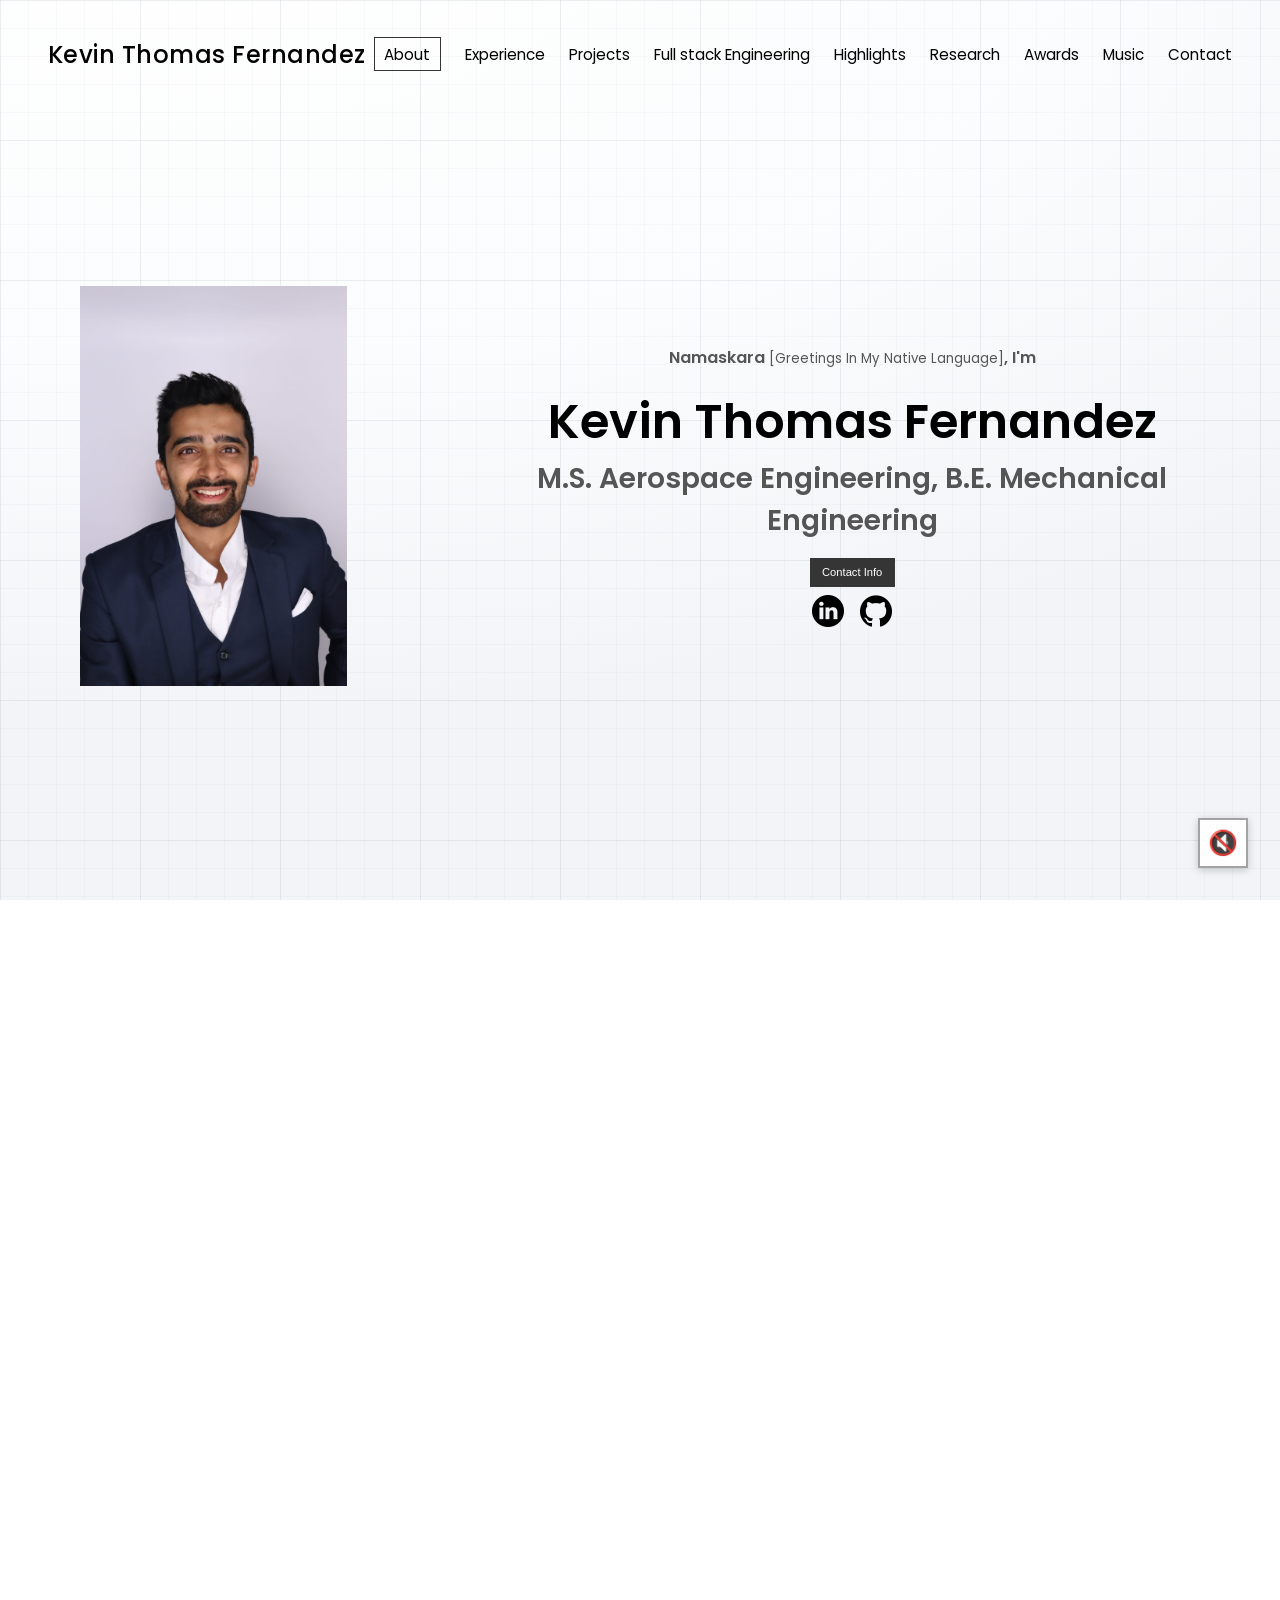
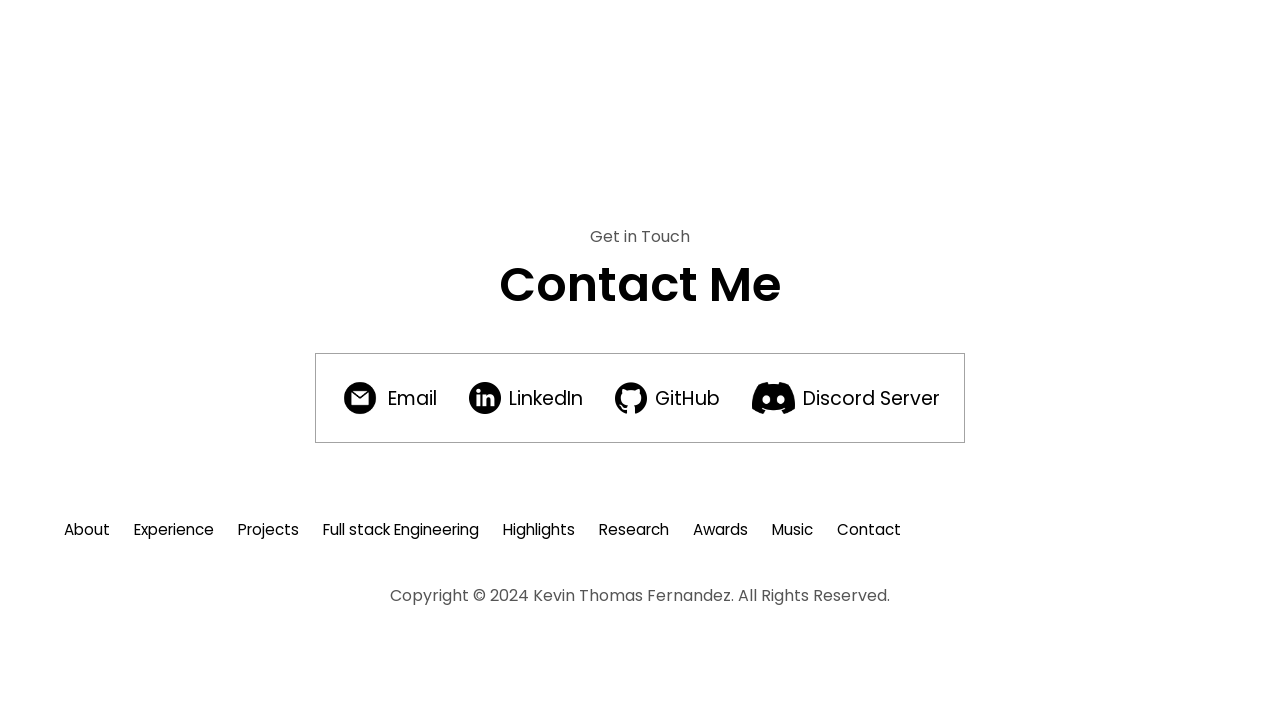
==== commit d8cc5735: "Update to pictures" ====
--- a/index.html
+++ b/index.html
@@ -130,44 +130,48 @@
       </div>
     </section>
     <section id="about">
-      <p class="section__text__p1">Get To Know More</p>
-      <h1 class="title">About Me</h1>
-      <!-- Decorative drone image -->
-      <div class="about-drone-wrapper">
-        <img
-          class="about-drone"
-          src="./assets/Pictures%204_29_2026/Drone.png"
-          alt=""
-          width="96"
-          height="96"
-        />
+      <!-- ============ FLIGHT TEST CAMPAIGN - 3D landing experience ============ -->
+      <div id="campaign">
+        <div class="campaign-sticky">
+          <canvas id="campaign-canvas"></canvas>
+          <div class="campaign-hud">
+            <div class="hud-corner hud-tl">KEVIN THOMAS FERNANDEZ &mdash; FLIGHT TEST ENGINEER</div>
+            <div class="hud-corner hud-tr" id="hud-clock">T+00:00:00</div>
+            <div class="hud-phase phase-in">
+              <div class="hud-phase-num" id="hud-phase-num">PHASE 01 / 06</div>
+              <h2 class="hud-phase-name" id="hud-phase-name">Mission Planning</h2>
+              <p class="hud-phase-copy" id="hud-phase-copy">Objectives defined. Test cards written. Corridors cleared.</p>
+            </div>
+            <div class="hud-telemetry" id="hud-telemetry"></div>
+            <div class="hud-timeline">
+              <div class="hud-timeline-bar"><div id="hud-timeline-fill"></div></div>
+              <div class="hud-timeline-labels"><span>PLAN</span><span>PREFLIGHT</span><span>TAKEOFF</span><span>ENVELOPE</span><span>DATA</span><span>REVIEW</span></div>
+            </div>
+            <div class="hud-scrollcue" id="hud-scrollcue">SCROLL TO BEGIN CAMPAIGN &#9662;</div>
+          </div>
+          <div class="campaign-story" id="campaign-story">
+            <div class="about-drone-wrapper">
+              <img class="about-drone" src="./assets/Pictures%204_29_2026/Drone.png" alt="" width="96" height="96" />
+            </div>
+            <div class="story-inner">
+              <p class="story-greet"><a href="https://www.vocabulary.com/dictionary/namaskar#:~:text=an%20Indian%20gesture%20of%20greeting,face%20or%20chest%20and%20bowing" target="_blank">Namaskara</a> <span>[greetings in my native language]</span> &mdash; I&#8217;m</p>
+              <h2 class="story-name">Kevin Thomas<br />Fernandez</h2>
+              <p class="story-degrees">FLIGHT TEST ENGINEER &middot; M.S. AEROSPACE ENGINEERING &middot; B.E. MECHANICAL ENGINEERING</p>
+              <div class="story-text">
+                <p>Ever since I was a kid, I have wanted to build systems, explore the world, and solve problems others thought were beyond reach. A rebel at heart &mdash; an underdog who loves to compete.</p>
+                <p>Today I fly autonomous eVTOL aircraft at Zipline in support of FAA Type Certification &mdash; 30+ simultaneous missions, ~10,000 flights on Group 3 sUAS, and every one of them a test point.</p>
+                <p>Behind the flying: airworthiness risk models that earned validation interest from FAA, MAAP, and NAVAIR; ultrasonic anti-icing research at Virginia Tech; mechanical design proven with CAD, FEM, and experimental validation.</p>
+                <p>I build technology that works beautifully and earns its place in the real world.</p>
+              </div>
+              <div class="story-cta">
+                <button class="story-btn story-btn-solid" onclick="showPage('work-experience')">Explore the work &rarr;</button>
+                <button class="story-btn" onclick="showPage('contact')">Contact</button>
+              </div>
+            </div>
+            <img class="story-photo" src="./assets/about-me-picture2.png" alt="Kevin Thomas Fernandez" />
+          </div>
+        </div>
       </div>
-      <div class="section-container">
-        <div class="section__pic-container">
-          <img
-            src="./assets/about-me-picture2.png"
-            alt="Profile picture"
-            class="about-me-pic"
-          />
-        </div>
-        <div class="about-details-container">
-          <div class="text-container">
-            <p>
-              Ever since I was a kid, I have wanted to build systems, explore the world, and solve problems others thought were beyond reach. I am a rebel at heart, an underdog who loves to compete and create technology that helps people.
-            </p>
-            <p style="margin-top: 1rem;"><strong>✈︎</strong> I am a Flight Test Operator and Controller (RPIC) at Zipline, flying autonomous eVTOL aircraft in support of FAA Type Certification &mdash; piloting 30+ simultaneous missions with ~10,000 accumulated flights on Group 3 sUAS under all weather conditions.</p>
-            <p style="margin-top: 0.75rem;"><strong>⚙︎</strong> My work spans flight test operations, airworthiness risk assessment, and experimental research. I specialize in mechanical design and analysis, using CAD, FEM, and experimental validation to bridge concept and function &mdash; from UAV mission planning and ground-risk modeling to ultrasonic anti-icing research.</p>
-            <p style="margin-top: 0.75rem;"><strong>✧</strong> Previously, as Airworthiness Analyst and Founding Engineer at Golden Section LLC, I developed FAA-aligned ground risk methods and mission planning integrations, earning validation interest from FAA, MAAP, and NAVAIR.</p>
-            <p style="margin-top: 0.75rem;"><strong>⎔</strong> I aim to design systems that are functional, compliant, and dependable. Every project I take on is guided by the goal of building technology that works beautifully and earns its place in the real world.</p>
-          </div>
-        </div>
-      </div>
-      <img
-        src="./assets/arrow.png"
-        alt="Arrow icon"
-        class="icon arrow"
-        onclick="showPage('work-experience')"
-      />
     </section>
     
     <section id="work-experience">
@@ -566,15 +570,7 @@
               </button>
             </div>
           </div>
-          <div class="details-container color-container">
-            <div class="article-container">
-              <img
-                src="./assets/experience/battery-swap/Quick%20swap%20exploded.png"
-                alt="Quick swap battery mount - exploded CAD view"
-                class="project-img"
-                onclick="openImageModal('./assets/experience/battery-swap/Quick%20swap%20exploded.png')"
-              />
-            </div>
+          <div class="details-container color-container no-media">
             <h2 class="experience-sub-title project-title">Battery Mounting Design for drones(2025)</h2>
             <p style="margin-top: 10px; font-size: 0.9rem; color: #666; text-align: center; line-height: 1.4;">
               
@@ -1211,7 +1207,7 @@
             '• Tracked daily test execution and communicated field observations to engineering teams to support rapid hardware and software iteration.',
             '• Employed as a Flight Test Operator to launch prototype and commercial aircraft to support FAA 14 CFR Part 107/91 certification, reliability validation, and identify critical engineering blockers in the development of Zipline\'s Platform-2 eVTOL delivery system.',
             '• Piloting 30+ simultaneous missions while monitoring real-time telemetry, with ~10,000 accumulated flights on Group 3 sUAS under all weather conditions at an active test range.',
-            '• Facilitated the Taiwan-U.S. Drone Industry Business Visit & Exchange Program delegation visit at Zipline\'s test site, walking industry partners through flight test operations.',
+            '• Facilitated the Taiwan-U.S. Drone Industry Business Visit & Exchange Program delegation visit at Zipline\'s test site, walking potential industry partners through flight test operations.',
             { gallery: [
               { src: './assets/experience/zipline/Delegation visit test site.jpeg', caption: 'Taiwan-U.S. Drone Industry delegation visit, Zipline test site (2026)' },
               { src: './assets/experience/zipline/Droid camera view.jpeg', caption: 'Droid camera view of the visiting delegation (2026)' }
@@ -1453,11 +1449,7 @@
             '',
             'OVERALL TECHNICAL APPROACH:',
             'Product Context and Related User Documentation:',
-            'The product is a battery mounting system for a 225 mm FPV quadcopter (5" class) with total aircraft mass between 250 g and 1 kg. It replaces traditional strap-based LiPo mounting with a tool-less, slide-in, snap-lock, quick-swap battery system using an integrated connector and carbon-fiber composite casing. All documentation references standard FPV airframe layouts, Part 107 operational constraints, and the intent of MIL-STD-810 / MIL-STD-882E safety practices.',
-            { gallery: [
-              { src: './assets/experience/battery-swap/Quick swap exploded.png', caption: 'Exploded view - cassette, receiver cradle, snap latch, auto-mating connector' },
-              { src: './assets/experience/battery-swap/Quick swap seated.png', caption: 'Battery seated - snap-lock engaged, connector mated' }
-            ] }
+            'The product is a battery mounting system for a 225 mm FPV quadcopter (5" class) with total aircraft mass between 250 g and 1 kg. It replaces traditional strap-based LiPo mounting with a tool-less, slide-in, snap-lock, quick-swap battery system using an integrated connector and carbon-fiber composite casing. All documentation references standard FPV airframe layouts, Part 107 operational constraints, and the intent of MIL-STD-810 / MIL-STD-882E safety practices.'
           ]
         }
       };
@@ -1797,5 +1789,7 @@
         }
       });
     </script>
+    <script src="https://cdnjs.cloudflare.com/ajax/libs/three.js/r128/three.min.js"></script>
+    <script src="flight-campaign.js"></script>
   </body>
 </html>
--- a/style.css
+++ b/style.css
@@ -1169,6 +1169,10 @@
   flex-direction: column;
 }
 
+#projects .details-container.color-container.no-media {
+  min-height: auto;
+}
+
 #projects .details-container.color-container .article-container {
   flex: 0 0 auto;
   height: 180px;
@@ -1409,3 +1413,260 @@
 *::after {
   border-radius: 0 !important;
 }
+
+/* ================================================== */
+/* FLIGHT TEST CAMPAIGN - 3D landing experience       */
+/* ================================================== */
+#campaign {
+  position: relative;
+  height: 640vh;
+  margin-left: calc(50% - 50vw);
+  margin-right: calc(50% - 50vw);
+}
+
+.campaign-sticky {
+  position: sticky;
+  top: 0;
+  height: 100vh;
+  overflow: hidden;
+  /* transparent: the world sits on the site's own background so the
+     top bar and the animation read as one continuous page */
+  background: transparent;
+}
+
+#campaign-canvas {
+  position: absolute;
+  inset: 0;
+  width: 100%;
+  height: 100%;
+  display: block;
+  /* feathered edges: the world fades into the page, no hard seams */
+  -webkit-mask-image: linear-gradient(to bottom, transparent 0%, #000 9%, #000 91%, transparent 100%);
+  mask-image: linear-gradient(to bottom, transparent 0%, #000 9%, #000 91%, transparent 100%);
+}
+
+.campaign-hud {
+  position: absolute;
+  inset: 0;
+  pointer-events: none;
+  font-family: ui-monospace, SFMono-Regular, Menlo, Consolas, monospace;
+  color: #16202c;
+}
+
+.hud-corner {
+  position: absolute;
+  font-size: 0.62rem;
+  letter-spacing: 0.14em;
+  color: #44515f;
+}
+.hud-tl { top: 2.2vh; left: 4vw; }
+.hud-tr { top: 2.2vh; right: 4vw; }
+
+.hud-phase {
+  position: absolute;
+  left: 4vw;
+  top: 13vh;
+  max-width: 46vw;
+}
+.hud-phase.phase-in .hud-phase-name,
+.hud-phase.phase-in .hud-phase-copy,
+.hud-phase.phase-in .hud-phase-num {
+  animation: phaseRise 0.7s cubic-bezier(0.2, 0.7, 0.2, 1) both;
+}
+@keyframes phaseRise {
+  from { opacity: 0; transform: translateY(18px); }
+  to   { opacity: 1; transform: translateY(0); }
+}
+.hud-phase-num {
+  font-size: 0.7rem;
+  letter-spacing: 0.2em;
+  color: #ff4f00;
+  margin-bottom: 0.6rem;
+}
+.hud-phase-name {
+  font-family: "Poppins", sans-serif;
+  font-size: clamp(2.2rem, 6.4vw, 5rem);
+  font-weight: 600;
+  line-height: 0.98;
+  letter-spacing: -0.02em;
+  text-transform: uppercase;
+  color: #16202c;
+  margin: 0;
+}
+.hud-phase-copy {
+  margin-top: 1.1rem;
+  font-size: 0.8rem;
+  line-height: 1.65;
+  color: #44515f;
+  max-width: 38ch;
+  border-left: 2px solid #ff4f00;
+  padding-left: 0.85rem;
+}
+
+.hud-telemetry {
+  position: absolute;
+  right: 4vw;
+  top: 13vh;
+  min-width: 215px;
+  font-size: 0.7rem;
+  line-height: 1.9;
+  letter-spacing: 0.06em;
+  background: rgba(255, 255, 255, 0.55);
+  border: 1px solid rgba(22, 32, 44, 0.22);
+  padding: 0.9rem 1.05rem;
+  backdrop-filter: blur(5px);
+  -webkit-backdrop-filter: blur(5px);
+}
+.hud-telemetry .tl-row {
+  display: flex;
+  justify-content: space-between;
+  gap: 1.6rem;
+}
+.hud-telemetry .tl-row span:first-child { color: #7c8894; }
+
+
+.hud-timeline {
+  position: absolute;
+  left: 4vw;
+  right: 4vw;
+  bottom: 4.5vh;
+}
+.hud-timeline-bar {
+  height: 2px;
+  background: rgba(22, 32, 44, 0.18);
+}
+#hud-timeline-fill {
+  height: 100%;
+  width: 0%;
+  background: #ff4f00;
+}
+.hud-timeline-labels {
+  display: flex;
+  justify-content: space-between;
+  margin-top: 0.55rem;
+  font-size: 0.58rem;
+  letter-spacing: 0.14em;
+  color: #7c8894;
+}
+
+.hud-scrollcue {
+  position: absolute;
+  left: 50%;
+  bottom: 11vh;
+  transform: translateX(-50%);
+  font-size: 0.65rem;
+  letter-spacing: 0.22em;
+  color: #16202c;
+  transition: opacity 0.6s ease;
+  animation: cueBob 2.2s ease-in-out infinite;
+}
+@keyframes cueBob {
+  0%, 100% { transform: translateX(-50%) translateY(0); }
+  50% { transform: translateX(-50%) translateY(6px); }
+}
+
+@media screen and (max-width: 760px) {
+  #campaign { height: 540vh; }
+  .hud-phase { max-width: 86vw; top: 11vh; }
+  .hud-telemetry { display: none; }
+  .hud-timeline-labels span:nth-child(even) { display: none; }
+}
+
+/* Sticky support for the campaign: the section must not clip,
+   the viewport handles stray horizontal overflow instead. */
+body {
+  overflow-x: hidden;
+}
+#about {
+  overflow-x: visible;
+}
+
+
+/* ---- Campaign finale: the engineer ---- */
+.campaign-story {
+  position: absolute;
+  inset: 0;
+  z-index: 5;
+  display: flex;
+  align-items: center;
+  padding: 0 6vw;
+  opacity: 0;
+  pointer-events: none;
+  background: linear-gradient(90deg, rgba(244, 247, 250, 0.95) 0%, rgba(244, 247, 250, 0.82) 48%, rgba(244, 247, 250, 0.05) 88%);
+}
+.campaign-story.story-live { pointer-events: auto; }
+.story-inner { max-width: 660px; position: relative; z-index: 2; }
+.story-greet {
+  font-family: ui-monospace, SFMono-Regular, Menlo, Consolas, monospace;
+  font-size: 0.82rem;
+  letter-spacing: 0.08em;
+  color: #44515f;
+}
+.story-greet a { color: #ff4f00; font-weight: 600; text-decoration: none; border-bottom: 1px solid #ff4f00; }
+.story-greet a:hover { color: #16202c; border-color: #16202c; text-decoration: none; }
+.story-greet span { font-size: 0.64rem; color: #7c8894; }
+.story-name {
+  font-family: "Poppins", sans-serif;
+  font-size: clamp(2.6rem, 7vw, 5.6rem);
+  font-weight: 600;
+  text-transform: uppercase;
+  line-height: 0.95;
+  letter-spacing: -0.02em;
+  color: #16202c;
+  margin: 0.7rem 0 0.9rem;
+}
+.story-degrees {
+  font-family: ui-monospace, SFMono-Regular, Menlo, Consolas, monospace;
+  font-size: 0.66rem;
+  letter-spacing: 0.18em;
+  color: #ff4f00;
+  margin-bottom: 1.4rem;
+}
+.story-text p {
+  font-size: 0.88rem;
+  line-height: 1.7;
+  color: #3c4854;
+  margin-bottom: 0.8rem;
+  max-width: 58ch;
+}
+.story-cta { margin-top: 1.6rem; display: flex; gap: 1rem; flex-wrap: wrap; }
+.story-btn {
+  font-family: ui-monospace, SFMono-Regular, Menlo, Consolas, monospace;
+  font-size: 0.72rem;
+  letter-spacing: 0.14em;
+  text-transform: uppercase;
+  padding: 0.85rem 1.5rem;
+  border: 1px solid #16202c;
+  background: transparent;
+  color: #16202c;
+  cursor: pointer;
+  transition: all 0.25s ease;
+}
+.story-btn:hover { background: #16202c; color: #ffffff; }
+.story-btn-solid { background: #16202c; color: #ffffff; }
+.story-btn-solid:hover { background: #ff4f00; border-color: #ff4f00; }
+.campaign-story .about-drone-wrapper {
+  position: absolute;
+  inset: 0;
+  pointer-events: none;
+  overflow: hidden;
+  z-index: 1;
+}
+@media screen and (max-width: 760px) {
+  .campaign-story { padding: 0 7vw; background: rgba(244, 247, 250, 0.93); }
+  .story-text p { font-size: 0.8rem; }
+}
+
+/* finale photo */
+.story-photo {
+  margin-left: auto;
+  margin-right: 3vw;
+  width: min(26vw, 320px);
+  position: relative;
+  z-index: 2;
+  border: 1px solid rgba(22, 32, 44, 0.18);
+  box-shadow: 0 10px 32px rgba(22, 32, 44, 0.14);
+}
+@media screen and (max-width: 900px) {
+  .story-photo { display: none; }
+}
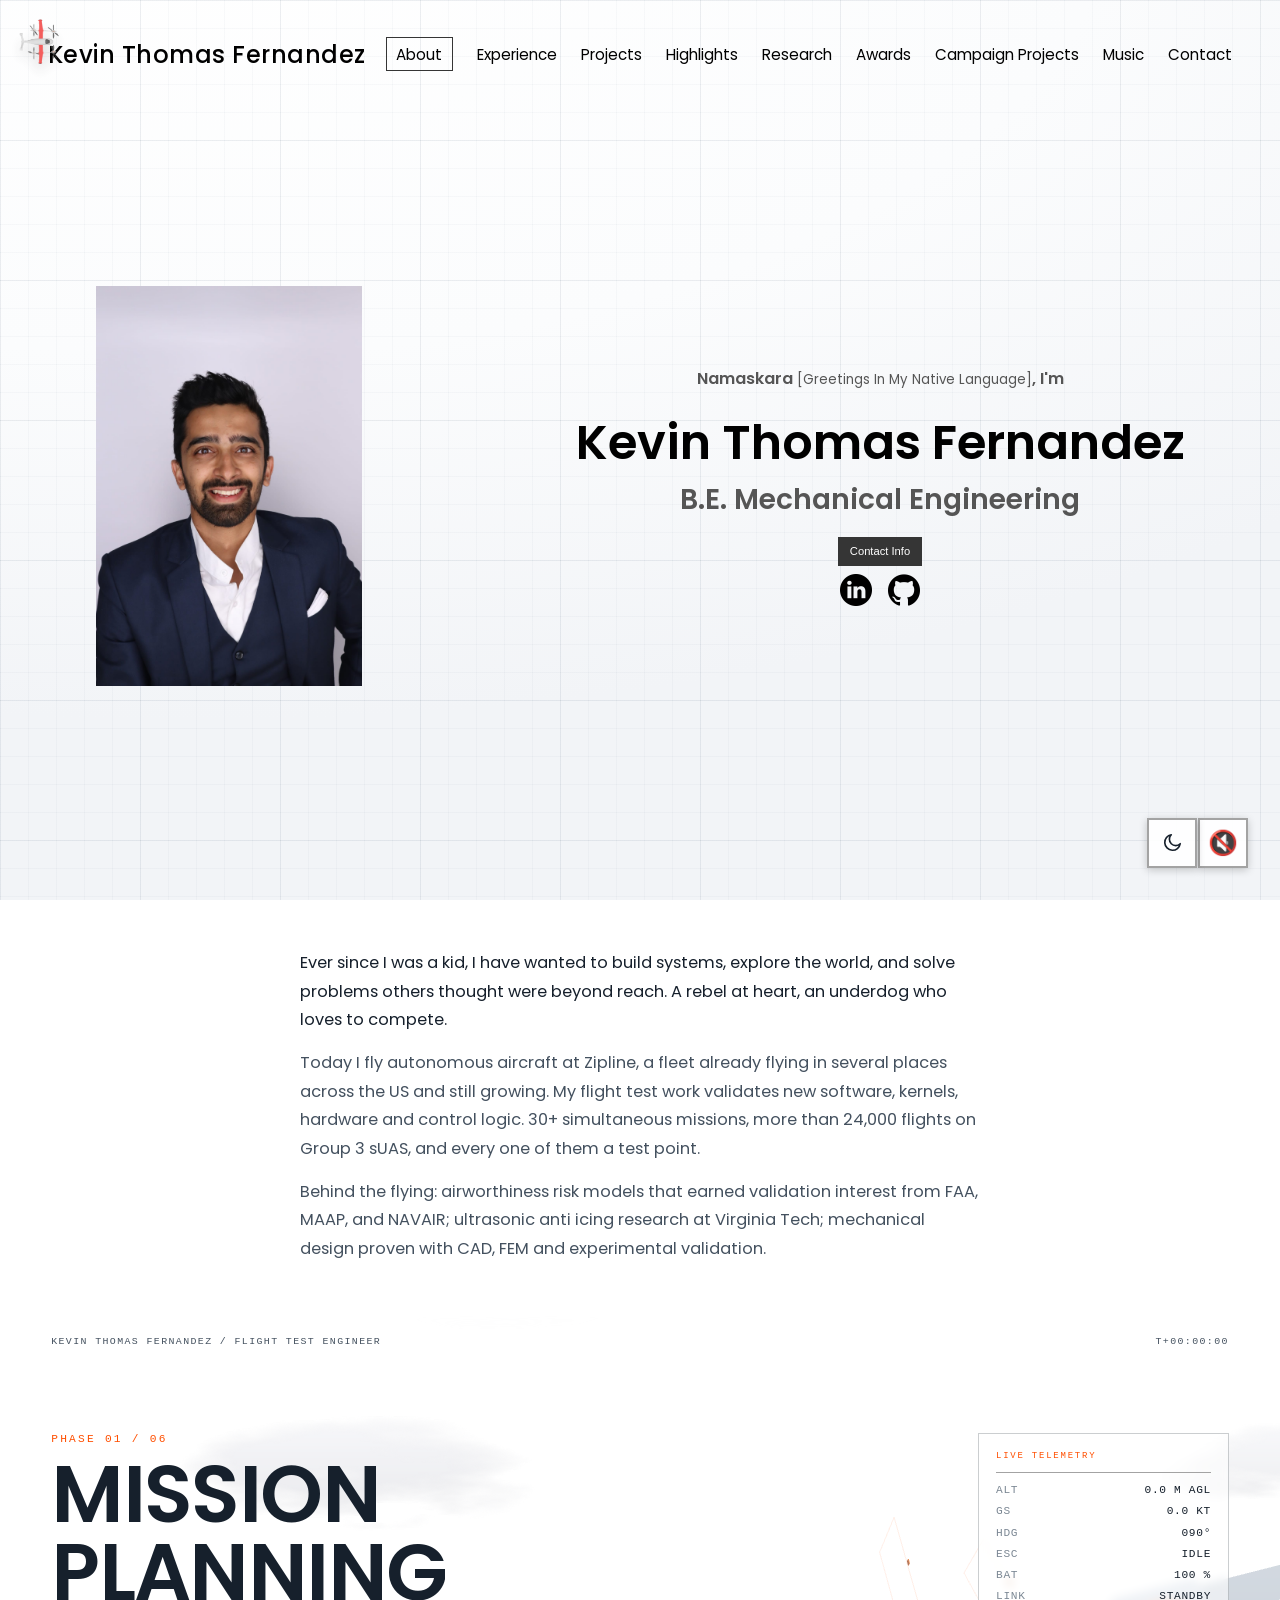
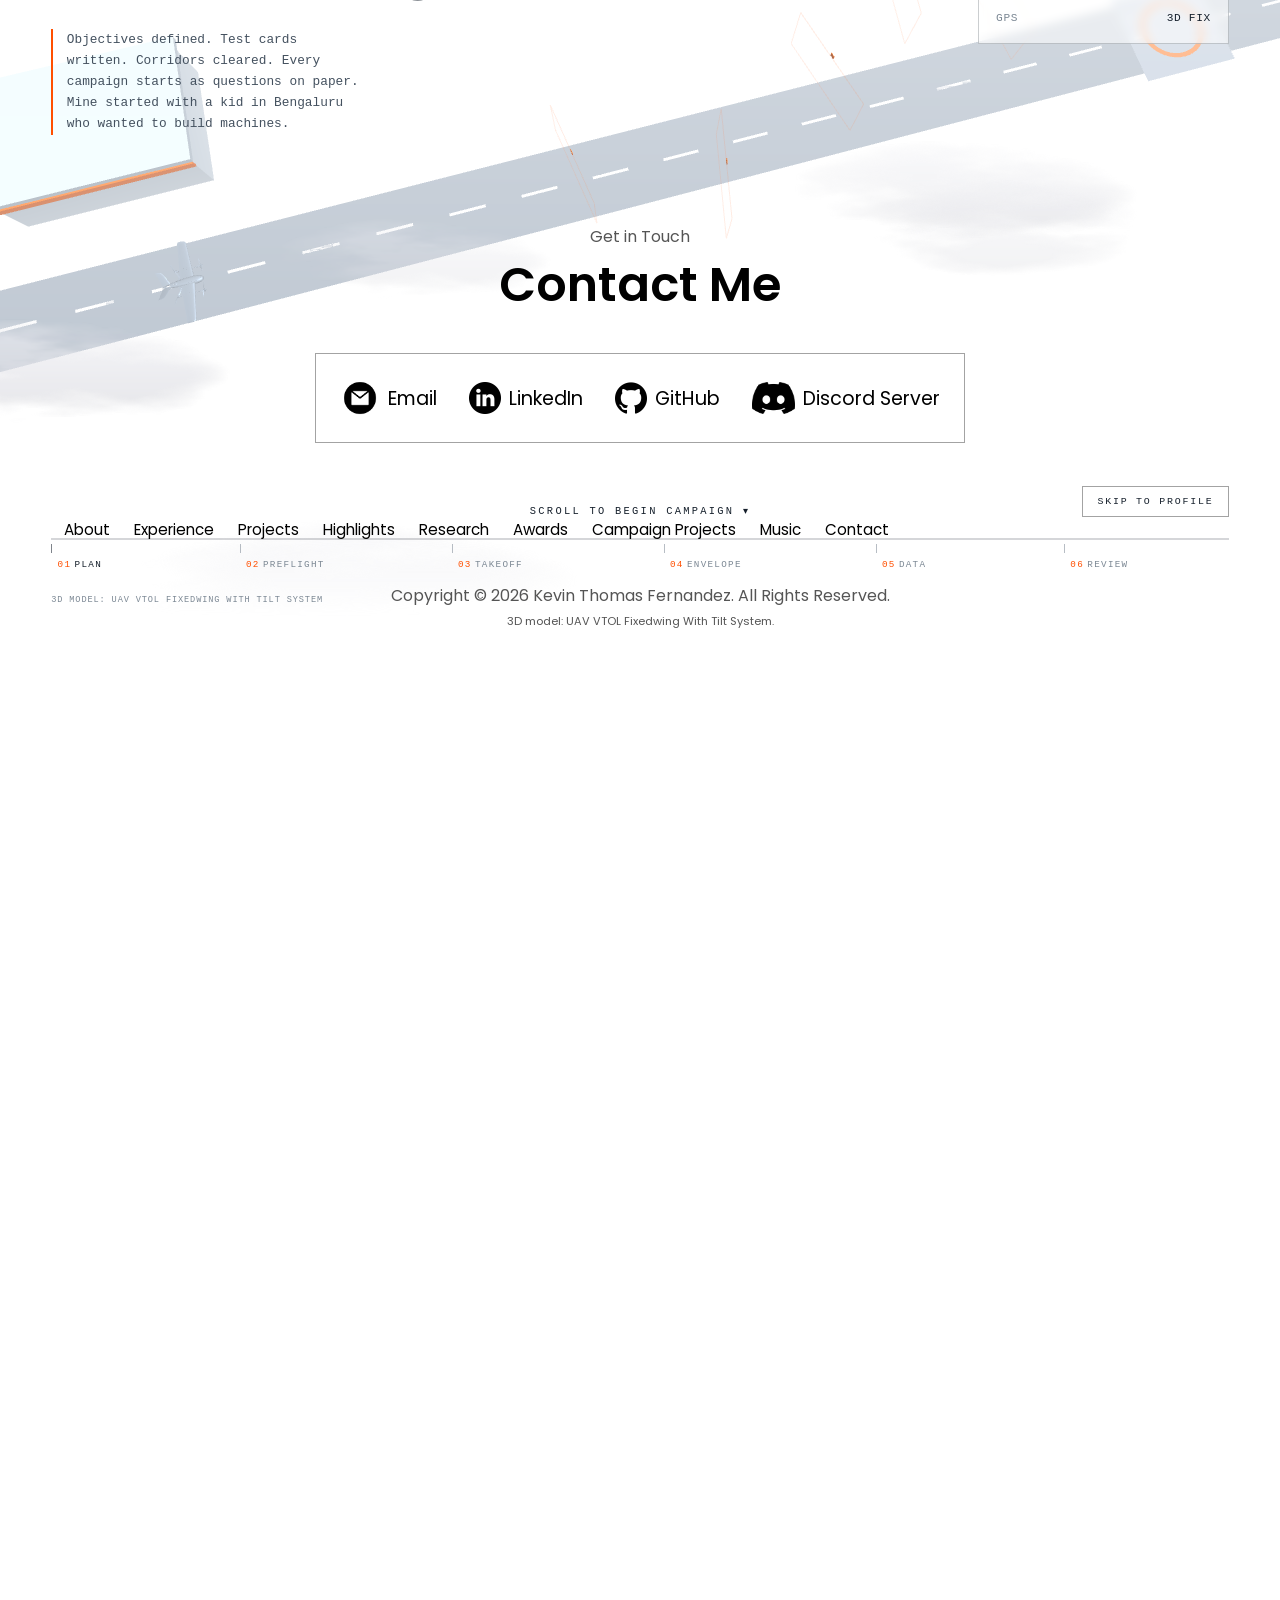
==== commit 82aa0953: "Images and such" ====
--- a/index.html
+++ b/index.html
@@ -4,9 +4,20 @@
     <meta charset="UTF-8" />
     <meta http-equiv="X-UA-Compatible" content="IE=edge" />
     <meta name="viewport" content="width=device-width, initial-scale=1.0" />
-    <title>Kevin Thomas Fernandez</title>
-    <link rel="stylesheet" href="style.css" />
-    <link rel="stylesheet" href="mediaqueries.css" />
+    <meta name="description" content="Kevin Thomas Fernandez. Flight test engineering, airworthiness and autonomous aircraft. M.S. Aerospace Engineering, Virginia Tech." />
+    <script>
+      (function () {
+        try {
+          var t = localStorage.getItem('theme');
+          if (!t) t = (window.matchMedia && window.matchMedia('(prefers-color-scheme: dark)').matches) ? 'dark' : 'light';
+          document.documentElement.setAttribute('data-theme', t);
+        } catch (e) { document.documentElement.setAttribute('data-theme', 'light'); }
+      })();
+    </script>
+    <title>Kevin Thomas Fernandez | Flight Test Engineer</title>
+    <link rel="stylesheet" href="style.css?v=20260920j" />
+    <link rel="stylesheet" href="mediaqueries.css?v=20260920j" />
+    <link rel="stylesheet" href="theme.css?v=20260920j" />
     <style>
       #discord-invite-modal form {
         display: flex;
@@ -60,6 +71,10 @@
       Your browser does not support the audio element.
     </audio>
     <button id="music-toggle" onclick="toggleMusic()" style="position:fixed; bottom:2rem; right:2rem; z-index:1000; width:50px; height:50px; border-radius:50%; border:2px solid rgb(163, 163, 163); background:rgba(255,255,255,0.9); cursor:pointer; display:flex; align-items:center; justify-content:center; font-size:1.5rem; box-shadow:0 2px 8px rgba(0,0,0,0.2); transition:all 0.3s ease;" onmouseover="this.style.background='#ffffff'; this.style.transform='scale(1.1)'" onmouseout="this.style.background='rgba(255,255,255,0.9)'; this.style.transform='scale(1)'">🔇</button>
+    <button id="theme-toggle" type="button" aria-label="Switch to dark mode" aria-pressed="false" title="Dark mode">
+      <svg class="i-moon" viewBox="0 0 24 24" aria-hidden="true"><path d="M21 12.8A8.5 8.5 0 1 1 11.2 3a6.8 6.8 0 0 0 9.8 9.8z"/></svg>
+      <svg class="i-sun" viewBox="0 0 24 24" aria-hidden="true"><circle cx="12" cy="12" r="4"/><path d="M12 2v2M12 20v2M4.9 4.9l1.4 1.4M17.7 17.7l1.4 1.4M2 12h2M20 12h2M4.9 19.1l1.4-1.4M17.7 6.3l1.4-1.4"/></svg>
+    </button>
     <nav id="desktop-nav">
       <div class="logo" onclick="showPage('about');" style="cursor: pointer;">Kevin Thomas Fernandez</div>
       <div>
@@ -67,10 +82,10 @@
           <li><a href="#" data-page="about" onclick="showPage('about'); return false;">About</a></li>
           <li><a href="#" data-page="work-experience" onclick="showPage('work-experience'); return false;">Experience</a></li>
           <li><a href="#" data-page="projects" onclick="showPage('projects'); return false;">Projects</a></li>
-          <li><a href="#" data-page="web-applications" onclick="showPage('web-applications'); return false;">Full stack Engineering</a></li>
           <li><a href="#" data-page="highlights" onclick="showPage('highlights'); return false;">Highlights</a></li>
           <li><a href="#" data-page="research" onclick="showPage('research'); return false;">Research</a></li>
           <li><a href="#" data-page="awards" onclick="showPage('awards'); return false;">Awards</a></li>
+          <li><a href="#" data-page="web-applications" onclick="showPage('web-applications'); return false;">Campaign Projects</a></li>
           <li><a href="#" data-page="music" onclick="showPage('music'); return false;">Music</a></li>
           <li><a href="#" data-page="contact" onclick="showPage('contact'); return false;">Contact</a></li>
         </ul>
@@ -88,10 +103,10 @@
           <li><a href="#" data-page="about" onclick="showPage('about'); toggleMenu(); return false;">About</a></li>
           <li><a href="#" data-page="work-experience" onclick="showPage('work-experience'); toggleMenu(); return false;">Experience</a></li>
           <li><a href="#" data-page="projects" onclick="showPage('projects'); toggleMenu(); return false;">Projects</a></li>
-          <li><a href="#" data-page="web-applications" onclick="showPage('web-applications'); toggleMenu(); return false;">Full stack Engineering</a></li>
           <li><a href="#" data-page="highlights" onclick="showPage('highlights'); toggleMenu(); return false;">Highlights</a></li>
           <li><a href="#" data-page="research" onclick="showPage('research'); toggleMenu(); return false;">Research</a></li>
           <li><a href="#" data-page="awards" onclick="showPage('awards'); toggleMenu(); return false;">Awards</a></li>
+          <li><a href="#" data-page="web-applications" onclick="showPage('web-applications'); toggleMenu(); return false;">Campaign Projects</a></li>
           <li><a href="#" data-page="music" onclick="showPage('music'); toggleMenu(); return false;">Music</a></li>
           <li><a href="#" data-page="contact" onclick="showPage('contact'); toggleMenu(); return false;">Contact</a></li>
         </div>
@@ -107,7 +122,7 @@
           <span style="font-size: smaller; font-weight: normal; color: inherit;"> [Greetings In My Native Language]</span>, I'm
         </p>
         <h1 class="title">Kevin Thomas Fernandez</h1>
-        <p class="section__text__p2">M.S. Aerospace Engineering, B.E. Mechanical Engineering</p>
+        <p class="section__text__p2"><span data-word1="M.S. Aerospace Engineering" data-word2="B.E. Mechanical Engineering">M.S. Aerospace Engineering, B.E. Mechanical Engineering</span></p>
         <div class="btn-container">
           <button class="btn btn-color-1" onclick="showPage('contact')">
             Contact Info
@@ -130,12 +145,17 @@
       </div>
     </section>
     <section id="about">
+      <div class="about-intro">
+        <p>Ever since I was a kid, I have wanted to build systems, explore the world, and solve problems others thought were beyond reach. A rebel at heart, an underdog who loves to compete.</p>
+        <p>Today I fly autonomous aircraft at Zipline, a fleet already flying in several places across the US and still growing. My flight test work validates new software, kernels, hardware and control logic. 30+ simultaneous missions, more than 24,000 flights on Group 3 sUAS, and every one of them a test point.</p>
+        <p>Behind the flying: airworthiness risk models that earned validation interest from FAA, MAAP, and NAVAIR; ultrasonic anti icing research at Virginia Tech; mechanical design proven with CAD, FEM and experimental validation.</p>
+      </div>
       <!-- ============ FLIGHT TEST CAMPAIGN - 3D landing experience ============ -->
       <div id="campaign">
         <div class="campaign-sticky">
           <canvas id="campaign-canvas"></canvas>
           <div class="campaign-hud">
-            <div class="hud-corner hud-tl">KEVIN THOMAS FERNANDEZ &mdash; FLIGHT TEST ENGINEER</div>
+            <div class="hud-corner hud-tl">KEVIN THOMAS FERNANDEZ / FLIGHT TEST ENGINEER</div>
             <div class="hud-corner hud-tr" id="hud-clock">T+00:00:00</div>
             <div class="hud-phase phase-in">
               <div class="hud-phase-num" id="hud-phase-num">PHASE 01 / 06</div>
@@ -145,22 +165,26 @@
             <div class="hud-telemetry" id="hud-telemetry"></div>
             <div class="hud-timeline">
               <div class="hud-timeline-bar"><div id="hud-timeline-fill"></div></div>
-              <div class="hud-timeline-labels"><span>PLAN</span><span>PREFLIGHT</span><span>TAKEOFF</span><span>ENVELOPE</span><span>DATA</span><span>REVIEW</span></div>
+              <div class="hud-timeline-labels">
+                <button type="button" class="hud-chip is-on" data-p="0" style="--p:0"><span class="n">01</span><span class="l">PLAN</span></button>
+                <button type="button" class="hud-chip" data-p="0.16" style="--p:0.16"><span class="n">02</span><span class="l">PREFLIGHT</span></button>
+                <button type="button" class="hud-chip" data-p="0.34" style="--p:0.34"><span class="n">03</span><span class="l">TAKEOFF</span></button>
+                <button type="button" class="hud-chip" data-p="0.52" style="--p:0.52"><span class="n">04</span><span class="l">ENVELOPE</span></button>
+                <button type="button" class="hud-chip" data-p="0.70" style="--p:0.7"><span class="n">05</span><span class="l">DATA</span></button>
+                <button type="button" class="hud-chip" data-p="0.86" style="--p:0.86"><span class="n">06</span><span class="l">REVIEW</span></button>
+              </div>
             </div>
             <div class="hud-scrollcue" id="hud-scrollcue">SCROLL TO BEGIN CAMPAIGN &#9662;</div>
+            <button type="button" class="hud-skip">SKIP TO PROFILE</button>
+            <!-- EDIT: add the model author and source link on this line when you have them -->
+            <div class="model-credit">3D MODEL: UAV VTOL FIXEDWING WITH TILT SYSTEM</div>
           </div>
           <div class="campaign-story" id="campaign-story">
-            <div class="about-drone-wrapper">
-              <img class="about-drone" src="./assets/Pictures%204_29_2026/Drone.png" alt="" width="96" height="96" />
-            </div>
             <div class="story-inner">
-              <p class="story-greet"><a href="https://www.vocabulary.com/dictionary/namaskar#:~:text=an%20Indian%20gesture%20of%20greeting,face%20or%20chest%20and%20bowing" target="_blank">Namaskara</a> <span>[greetings in my native language]</span> &mdash; I&#8217;m</p>
+              <p class="story-greet"><a href="https://www.vocabulary.com/dictionary/namaskar#:~:text=an%20Indian%20gesture%20of%20greeting,face%20or%20chest%20and%20bowing" target="_blank">Namaskara</a> <span>[greetings in my native language]</span>, I&#8217;m</p>
               <h2 class="story-name">Kevin Thomas<br />Fernandez</h2>
               <p class="story-degrees">FLIGHT TEST ENGINEER &middot; M.S. AEROSPACE ENGINEERING &middot; B.E. MECHANICAL ENGINEERING</p>
               <div class="story-text">
-                <p>Ever since I was a kid, I have wanted to build systems, explore the world, and solve problems others thought were beyond reach. A rebel at heart &mdash; an underdog who loves to compete.</p>
-                <p>Today I fly autonomous eVTOL aircraft at Zipline in support of FAA Type Certification &mdash; 30+ simultaneous missions, ~10,000 flights on Group 3 sUAS, and every one of them a test point.</p>
-                <p>Behind the flying: airworthiness risk models that earned validation interest from FAA, MAAP, and NAVAIR; ultrasonic anti-icing research at Virginia Tech; mechanical design proven with CAD, FEM, and experimental validation.</p>
                 <p>I build technology that works beautifully and earns its place in the real world.</p>
               </div>
               <div class="story-cta">
@@ -192,7 +216,7 @@
               </div>
               <h2 class="experience-sub-title project-title">Zipline</h2>
               <p style="margin-top: 10px; font-size: 0.9rem; color: #666; text-align: center; line-height: 1.4;">
-                Flight Test Operator and Controller (RPIC) &mdash; Platform 2 eVTOL, FAA Type Certification
+                Flight Test Operator and Controller (RPIC), Platform 2, validating new software, hardware and control logic
               </p>
               <div class="btn-container" style="margin-top: 10px;">
                 <button
@@ -215,7 +239,7 @@
               <h2 class="experience-sub-title project-title">QUADRA</h2>
               <p style="margin-top: 10px; font-size: 0.9rem; color: #666; text-align: center; line-height: 1.4;">
                 
-  Airworthiness Analyst / Founding Engineer &mdash; UAV ground-risk platform validated with FAA, MAAP, and NAVAIR
+  Airworthiness Analyst and Founding Engineer, UAV ground risk platform validated with MAAP, NAVAIR and the VT Airworthiness Center
                 
               </p>
               <div class="btn-container" style="margin-top: 10px;">
@@ -260,10 +284,10 @@
                 playsinline
               ></video>
             </div>
-            <h2 class="experience-sub-title project-title">Advanced Aircraft Anti-icing techniques</h2>
+            <h2 class="experience-sub-title project-title">Advanced Aircraft Anti icing techniques</h2>
             <p style="margin-top: 10px; font-size: 0.9rem; color: #666; text-align: center; line-height: 1.4;">
               
-  Graduate Research Assistant &mdash; ultrasonic PZT atomization and supercooled droplet dynamics
+  Graduate Research Assistant, ultrasonic PZT atomization and supercooled droplet dynamics
               
             </p>
             <div class="btn-container" style="margin-top: 10px;">
@@ -333,7 +357,7 @@
             <h2 class="experience-sub-title project-title">Stability Wind Tunnel</h2>
             <p style="margin-top: 10px; font-size: 0.9rem; color: #666; text-align: center; line-height: 1.4;">
               
-  Aerospace Research Assistant &mdash; NASA BeVERLI high-lift research
+  Aerospace Research Assistant, NASA BeVERLI high lift research
               
             </p>
             <div class="btn-container" style="margin-top: 10px;">
@@ -401,7 +425,7 @@
             <h2 class="experience-sub-title project-title">Bangalore Aircraft Industries Private Limited</h2>
             <p style="margin-top: 10px; font-size: 0.9rem; color: #666; text-align: center; line-height: 1.4;">
              
-  Design Engineer Intern &mdash; wing spar validation with MSC Nastran/Patran
+  Design Engineer Intern, wing spar validation with MSC Nastran/Patran
              
             </p>
             <div class="btn-container" style="margin-top: 10px;">
@@ -431,12 +455,12 @@
             <div class="article-container">
               <img
                 src="./assets/Pictures%204_29_2026/NMCAD.jpg"
-                alt="Non-Linear Multi-functional Composites Lab"
+                alt="Non Linear Multifunctional Composites Lab"
                 class="project-img"
                 onclick="openImageModal('./assets/Pictures%204_29_2026/NMCAD.jpg')"
               />
             </div>
-            <h2 class="experience-sub-title project-title">Non-Linear Multi-functional Composites Lab</h2>
+            <h2 class="experience-sub-title project-title">Non Linear Multifunctional Composites Lab</h2>
             <p style="margin-top: 10px; font-size: 0.9rem; color: #666; text-align: center; line-height: 1.4;">
               Aerospace Design Engineer Intern
             </p>
@@ -461,8 +485,51 @@
     </section>
     <section id="web-applications">
       <p class="section__text__p1">Browse My</p>
-      <h1 class="title">Full stack Engineering</h1>
+      <h1 class="title">Campaign Projects</h1>
+      <p class="section__text__p1" style="margin-top: 0.6rem; font-style: italic;">Personal campaigns I run on my own time</p>
       <div class="experience-details-container web-apps-stack">
+        <h3 class="campaign-group">Engineering campaigns</h3>
+        <div class="about-containers web-apps-containers">
+          <div class="details-container color-container web-apps-card">
+            <div class="article-container">
+              <img
+                src="./assets/Pictures%204_29_2026/Part%20108%20parser.png"
+                alt="ButterflyRatio: parsing the Part 108 regulations"
+                class="project-img web-apps-media"
+                onclick="openImageModal('./assets/Pictures%204_29_2026/Part%20108%20parser.png')"
+              />
+            </div>
+            <h2 class="experience-sub-title project-title">ButterflyRatio: parsing the Part 108 regulations</h2>
+            <div class="btn-container">
+              <button
+                class="btn btn-color-2 project-btn"
+                onclick="window.open('https://part-108-parser.web.app/', '_blank')"
+              >
+                Visit Website
+              </button>
+            </div>
+          </div>
+          <div class="details-container color-container web-apps-card stealth-card">
+            <div class="article-container">
+              <button type="button" class="stealth-thumb" onclick="openCampaignGuide()" aria-label="Open the campaign guide"><span id="stealth-svg"></span></button>
+            </div>
+            <p class="oc-tag">Guide</p>
+            <h2 class="experience-sub-title project-title">Building a flight test campaign</h2>
+            <p class="guide-text">My own systems engineering campaign, built on my own time to think through how a test program comes together and to study different approaches.</p>
+            <div class="btn-container">
+              <button class="btn btn-color-2 project-btn" type="button" onclick="openCampaignGuide()">Open guide</button>
+            </div>
+          </div>
+          <div class="details-container color-container web-apps-card stealth-card">
+            <p class="oc-tag">Tool</p>
+            <h2 class="experience-sub-title project-title">UAS maintenance tracker</h2>
+            <p class="guide-text">A working tracker for tasks, inspections and a release check, built from public FAA guidance on inspection intervals and functional checks. Sample data, runs in your browser.</p>
+            <div class="btn-container">
+              <button class="btn btn-color-2 project-btn" type="button" onclick="window.open('./tools/uav-maintenance-tracker.html','_blank')">Open tracker</button>
+            </div>
+          </div>
+        </div>
+<h3 class="campaign-group">Psychology campaigns</h3>
         <div class="about-containers web-apps-containers">
           <div class="details-container color-container web-apps-card">
             <div class="article-container">
@@ -486,32 +553,13 @@
               </button>
             </div>
           </div>
-          <div class="details-container color-container web-apps-card">
-            <div class="article-container">
-              <img
-                src="./assets/Pictures%204_29_2026/Part%20108%20parser.png"
-                alt="Part 108 Parser"
-                class="project-img web-apps-media"
-                onclick="openImageModal('./assets/Pictures%204_29_2026/Part%20108%20parser.png')"
-              />
-            </div>
-            <h2 class="experience-sub-title project-title">Part 108 Parser</h2>
-            <div class="btn-container">
-              <button
-                class="btn btn-color-2 project-btn"
-                onclick="window.open('https://part-108-parser.web.app/', '_blank')"
-              >
-                Visit Website
-              </button>
-            </div>
-          </div>
-        </div>
-      </div>
+        </div>
+              </div>
       <img
         src="./assets/arrow.png"
         alt="Arrow icon"
         class="icon arrow"
-        onclick="showPage('projects')"
+        onclick="showPage('music')"
       />
     </section>
     <section id="projects">
@@ -523,16 +571,54 @@
           <div class="details-container color-container">
             <div class="article-container">
               <img
+                src="./assets/CFX.png"
+                alt="Project 2"
+                class="project-img"
+                onclick="openImageModal('./assets/CFX.png')"
+              />
+              <img
+                src="./assets/experience/tri-copter/counter.png"
+                alt="Pressure contour for blended wing Tri-copter"
+                class="project-img"
+                onclick="openImageModal('./assets/experience/tri-copter/counter.png')"
+              />
+            </div>
+            <h2 class="experience-sub-title project-title">VTOL Tri Copter Analysis (2020)</h2>
+            <p style="margin-top: 10px; font-size: 0.9rem; color: #666; text-align: center; line-height: 1.4;">
+              
+  Blended wing tri copter, 4.5 N drag at 10 m/s, validated under 100 N load
+              
+            </p>
+            <div class="btn-container" style="margin-top: 10px;">
+              <button
+                class="btn btn-color-2 project-btn"
+                onclick="openDetailsModal('vtol')"
+              >
+                View case study
+              </button>
+            </div>
+            <div class="btn-container">
+              <button
+                class="btn btn-color-2 project-btn"
+                onclick="location.href='./assets/VTOL TRICOPTER.pdf'"
+              >
+              Presentation
+              </button>
+            </div>
+          </div>
+          <div class="details-container color-container">
+            <div class="article-container">
+              <img
                 src="./assets/Part5-Static%20Bracket%20Study-Results-Stress1.analysis.png"
                 alt="U-Bracket Stress Analysis"
                 class="project-img"
                 onclick="openImageModal('./assets/Part5-Static%20Bracket%20Study-Results-Stress1.analysis.png')"
               />
             </div>
-            <h2 class="experience-sub-title project-title">U-Bracket for UAV Wing Attachment (2025)</h2>
+            <h2 class="experience-sub-title project-title">U Bracket for UAV Wing Attachment (2025)</h2>
             <p style="margin-top: 10px; font-size: 0.9rem; color: #666; text-align: center; line-height: 1.4;">
               
-  Parametric 7075-T6 bracket for a 55 lb UAV &mdash; 31.6 MPa peak stress, first mode ~1684 Hz
+  Parametric 7075 T6 bracket for a 55 lb UAV, 31.6 MPa peak stress, first mode ~1684 Hz
               
             </p>
             <div class="btn-container" style="margin-top: 10px;">
@@ -544,37 +630,11 @@
               </button>
             </div>
           </div>
-          <div class="details-container color-container">
-            <div class="article-container">
-              <video
-                class="project-img"
-                src="./assets/PCB Enclosure.mp4"
-                autoplay
-                loop
-                muted
-                playsinline
-              ></video>
-            </div>
-            <h2 class="experience-sub-title project-title">PCB Enclosure Design (2026)</h2>
+          <div class="details-container color-container no-media">
+            <h2 class="experience-sub-title project-title">Battery Mounting Design for Drones (2025)</h2>
             <p style="margin-top: 10px; font-size: 0.9rem; color: #666; text-align: center; line-height: 1.4;">
               
-  Protective housing with thermal management and serviceability built in
-              
-            </p>
-            <div class="btn-container" style="margin-top: 10px;">
-              <button
-                class="btn btn-color-2 project-btn"
-                onclick="openDetailsModal('pcbenclosure')"
-              >
-                View case study
-              </button>
-            </div>
-          </div>
-          <div class="details-container color-container no-media">
-            <h2 class="experience-sub-title project-title">Battery Mounting Design for drones(2025)</h2>
-            <p style="margin-top: 10px; font-size: 0.9rem; color: #666; text-align: center; line-height: 1.4;">
-              
-  Tool-less slide-in, snap-lock quick-swap system for 5&quot; FPV quads &mdash; sub-10 s swaps
+  Toolless slide in, snap lock quick swap system for 5&quot; FPV quads, swaps in under 10 s
               
             </p>
             <div class="btn-container" style="margin-top: 10px;">
@@ -627,10 +687,10 @@
                 preload="metadata"
               ></video>
             </div>
-            <h2 class="experience-sub-title project-title">Proper Orthogonal Decomposition and Near-Field Noise Analysis using Welch's Method for PSD Estimation</h2>
+            <h2 class="experience-sub-title project-title">Proper Orthogonal Decomposition and Near Field Noise Analysis using Welch's Method for PSD Estimation</h2>
             <p style="margin-top: 10px; font-size: 0.9rem; color: #666; text-align: center; line-height: 1.4;">
               
-  Jet flow rebuilt from 20 POD modes retaining &gt;90% energy &mdash; trailing edge confirmed dominant noise source
+  Jet flow rebuilt from 20 POD modes retaining &gt;90% energy, trailing edge confirmed dominant noise source
               
             </p>
             <div class="btn-container" style="margin-top: 10px;">
@@ -648,6 +708,117 @@
               >
               Presentation
               </button>
+            </div>
+          </div>
+          <div class="details-container color-container">
+            <div class="article-container">
+              <img
+                src="./assets/CFD.png"
+                alt="Project 2"
+                class="project-img"
+                onclick="openImageModal('./assets/CFD.png')"
+              />
+            </div>
+            <h2 class="experience-sub-title project-title"> Computational fluid analysis for flow in a square lid driven cavity</h2>
+            <p style="margin-top: 10px; font-size: 0.9rem; color: #666; text-align: center; line-height: 1.4;">
+              
+  2nd order Navier Stokes solver in Python, MMS verified against ANSYS Fluent
+              
+            </p>
+            <div class="btn-container" style="margin-top: 10px;">
+              <button
+                class="btn btn-color-2 project-btn"
+                onclick="openDetailsModal('cfd')"
+              >
+                View case study
+              </button>
+            </div>
+            <div class="btn-container">
+              <!-- <button
+                class="btn btn-color-2 project-btn"
+                onclick="location.href='https://github.com/kevin-thomas-fernandez/VTOL-Tri-Copter-Analysis'"
+              >
+              Link TBD
+              </button> -->
+
+            </div>
+          </div>
+          <div class="details-container color-container">
+            <div class="article-container">
+              <video
+                class="project-img"
+                src="./assets/PCB Enclosure.mp4"
+                autoplay
+                loop
+                muted
+                playsinline
+              ></video>
+            </div>
+            <h2 class="experience-sub-title project-title">PCB Enclosure Design (2026)</h2>
+            <p style="margin-top: 10px; font-size: 0.9rem; color: #666; text-align: center; line-height: 1.4;">
+              
+  Protective housing with thermal management and serviceability built in
+              
+            </p>
+            <div class="btn-container" style="margin-top: 10px;">
+              <button
+                class="btn btn-color-2 project-btn"
+                onclick="openDetailsModal('pcbenclosure')"
+              >
+                View case study
+              </button>
+            </div>
+          </div>
+          <div class="details-container color-container">
+            <div class="article-container">
+              <img
+                src="./assets/Impact Behavior of Metals.png"
+                alt="Project 1"
+                class="project-img"
+                onclick="openImageModal('./assets/Impact Behavior of Metals.png')"
+              />
+            </div>
+            <h2 class="experience-sub-title project-title">Shock Impact Behavior of Metals</h2>
+            <p style="margin-top: 10px; font-size: 0.9rem; color: #666; text-align: center; line-height: 1.4;">
+              
+  LAMMPS molecular dynamics, shock response of FCC metals at 5 to 20 &#8491;/ps
+              
+            </p>
+            <div class="btn-container" style="margin-top: 10px;">
+              <button
+                class="btn btn-color-2 project-btn"
+                onclick="openDetailsModal('shock')"
+              >
+                View case study
+              </button>
+            </div>
+            <div class="btn-container">
+              <!-- <button
+                class="btn btn-color-2 project-btn"
+                onclick="location.href='https://github.com/kevin-thomas-fernandez/shock-impact-behavior'"
+              >
+              Link TBD
+              </button> -->
+            </div>
+          </div>
+          <div class="details-container color-container">
+            <div class="article-container">
+              <img
+                src="./assets/NS.png"
+                alt="Project 1"
+                class="project-img"
+                onclick="openImageModal('./assets/NS.png')"
+              />
+            </div>
+            <h2 class="experience-sub-title project-title">A Study of Navier Stokes Solver Capabilities and
+              Trade offs in Aerodynamic Analysis with NACA 4512 Airfoil</h2>
+            <div class="btn-container">
+              <!-- <button
+                class="btn btn-color-2 project-btn"
+                onclick="location.href='https://github.com/kevin-thomas-fernandez/shock-impact-behavior'"
+              >
+              Link TBD
+              </button> -->
             </div>
           </div>
           <div class="details-container color-container">
@@ -673,22 +844,22 @@
           <div class="details-container color-container">
             <div class="article-container">
               <img
-                src="./assets/CFD.png"
-                alt="Project 2"
-                class="project-img"
-                onclick="openImageModal('./assets/CFD.png')"
+                src="./assets/Manufacturing.png"
+                alt="Project 1"
+                class="project-img"
+                onclick="openImageModal('./assets/Manufacturing.png')"
               />
             </div>
-            <h2 class="experience-sub-title project-title"> Computational fluid analysis for flow in a square lid-driven cavity</h2>
+            <h2 class="experience-sub-title project-title">Assembly Line Balancing with Real Time Industrial Data (2021)</h2>
             <p style="margin-top: 10px; font-size: 0.9rem; color: #666; text-align: center; line-height: 1.4;">
               
-  2nd-order Navier-Stokes solver in Python, MMS-verified against ANSYS Fluent
+  47 to 66% lead time efficiency gains on tractor assembly lines via heuristic rebalancing
               
             </p>
             <div class="btn-container" style="margin-top: 10px;">
               <button
                 class="btn btn-color-2 project-btn"
-                onclick="openDetailsModal('cfd')"
+                onclick="openDetailsModal('assembly')"
               >
                 View case study
               </button>
@@ -696,133 +867,10 @@
             <div class="btn-container">
               <!-- <button
                 class="btn btn-color-2 project-btn"
-                onclick="location.href='https://github.com/kevin-thomas-fernandez/VTOL-Tri-Copter-Analysis'"
+                onclick="location.href='https://docs.google.com/presentation/d/1d5ZxRVJ6ih8KxZTZZRmOA-N-MV9oNuCq/edit?usp=drive_link&ouid=114318547722159897884&rtpof=true&sd=true'"
               >
               Link TBD
               </button> -->
-
-            </div>
-          </div>
-          <div class="details-container color-container">
-            <div class="article-container">
-              <img
-                src="./assets/Impact Behavior of Metals.png"
-                alt="Project 1"
-                class="project-img"
-                onclick="openImageModal('./assets/Impact Behavior of Metals.png')"
-              />
-            </div>
-            <h2 class="experience-sub-title project-title">Shock Impact Behavior of Metals</h2>
-            <p style="margin-top: 10px; font-size: 0.9rem; color: #666; text-align: center; line-height: 1.4;">
-              
-  LAMMPS molecular dynamics &mdash; shock response of FCC metals at 5&ndash;20 &#8491;/ps
-              
-            </p>
-            <div class="btn-container" style="margin-top: 10px;">
-              <button
-                class="btn btn-color-2 project-btn"
-                onclick="openDetailsModal('shock')"
-              >
-                View case study
-              </button>
-            </div>
-            <div class="btn-container">
-              <!-- <button
-                class="btn btn-color-2 project-btn"
-                onclick="location.href='https://github.com/kevin-thomas-fernandez/shock-impact-behavior'"
-              >
-              Link TBD
-              </button> -->
-            </div>
-          </div>
-          <div class="details-container color-container">
-            <div class="article-container">
-              <img
-                src="./assets/NS.png"
-                alt="Project 1"
-                class="project-img"
-                onclick="openImageModal('./assets/NS.png')"
-              />
-            </div>
-            <h2 class="experience-sub-title project-title">A Study of Navier-Stokes Solver Capabilities and
-              Trade offs in Aerodynamic Analysis with NACA 4512 Airfoil</h2>
-            <div class="btn-container">
-              <!-- <button
-                class="btn btn-color-2 project-btn"
-                onclick="location.href='https://github.com/kevin-thomas-fernandez/shock-impact-behavior'"
-              >
-              Link TBD
-              </button> -->
-            </div>
-          </div>
-          <div class="details-container color-container">
-            <div class="article-container">
-              <img
-                src="./assets/Manufacturing.png"
-                alt="Project 1"
-                class="project-img"
-                onclick="openImageModal('./assets/Manufacturing.png')"
-              />
-            </div>
-            <h2 class="experience-sub-title project-title">Assembly Line Balancing with Real-Time Industrial Data (2021)</h2>
-            <p style="margin-top: 10px; font-size: 0.9rem; color: #666; text-align: center; line-height: 1.4;">
-              
-  47&ndash;66% lead-time efficiency gains on tractor assembly lines via heuristic rebalancing
-              
-            </p>
-            <div class="btn-container" style="margin-top: 10px;">
-              <button
-                class="btn btn-color-2 project-btn"
-                onclick="openDetailsModal('assembly')"
-              >
-                View case study
-              </button>
-            </div>
-            <div class="btn-container">
-              <!-- <button
-                class="btn btn-color-2 project-btn"
-                onclick="location.href='https://docs.google.com/presentation/d/1d5ZxRVJ6ih8KxZTZZRmOA-N-MV9oNuCq/edit?usp=drive_link&ouid=114318547722159897884&rtpof=true&sd=true'"
-              >
-              Link TBD
-              </button> -->
-            </div>
-          </div>
-          <div class="details-container color-container">
-            <div class="article-container">
-              <img
-                src="./assets/CFX.png"
-                alt="Project 2"
-                class="project-img"
-                onclick="openImageModal('./assets/CFX.png')"
-              />
-              <img
-                src="./assets/experience/tri-copter/counter.png"
-                alt="Pressure contour for blended wing Tri-copter"
-                class="project-img"
-                onclick="openImageModal('./assets/experience/tri-copter/counter.png')"
-              />
-            </div>
-            <h2 class="experience-sub-title project-title">VTOL Tri-Copter Analysis (2020)</h2>
-            <p style="margin-top: 10px; font-size: 0.9rem; color: #666; text-align: center; line-height: 1.4;">
-              
-  Blended-wing tri-copter &mdash; 4.5 N drag at 10 m/s, validated under 100 N load
-              
-            </p>
-            <div class="btn-container" style="margin-top: 10px;">
-              <button
-                class="btn btn-color-2 project-btn"
-                onclick="openDetailsModal('vtol')"
-              >
-                View case study
-              </button>
-            </div>
-            <div class="btn-container">
-              <button
-                class="btn btn-color-2 project-btn"
-                onclick="location.href='./assets/VTOL TRICOPTER.pdf'"
-              >
-              Presentation
-              </button>
             </div>
           </div>
         </div>
@@ -935,12 +983,12 @@
             </div>
             <h2 class="experience-sub-title project-title">Society of Flight Test Engineers</h2>
             <p style="margin-top: 0.5rem; font-size: 0.7rem; color: #666; text-align: left; line-height: 1.5;">
-              Member<br/>
+              Member, eVTOL committee<br/>
               Since January 2026<br/>
               <br/>
-              • Actively participated in monthly paper selection and meetings to enhance industry knowledge.<br/>
-              • Engaged with experienced professionals to learn cutting edge principles and methods in flight testing.<br/>
-              • Collaborated with peers to discuss the latest technologies and advancements in the field.
+              • Monthly paper selection and committee meetings.<br/>
+              • Learning cutting edge flight test methods from experienced practitioners.<br/>
+              • Discussing the latest technologies with peers across the field.
             </p>
           </div>
 
@@ -956,7 +1004,8 @@
             <h2 class="experience-sub-title project-title">Association for Uncrewed Vehicle Systems International (AUVSI)</h2>
             <p style="margin-top: 0.5rem; font-size: 0.7rem; color: #666; text-align: left; line-height: 1.5;">
               Ridge and Valley chapter and California chapter<br/>
-              Member since March 2025
+              Member since March 2025<br/>
+              Community Volunteer, California chapter (2026)
             </p>
           </div>
 
@@ -1023,6 +1072,7 @@
             <p style="margin-top: 0.5rem; font-size: 0.7rem; color: #666; text-align: left; line-height: 1.5;">
               Antalya, Türkiye<br/>
               5 to 9 October 2026<br/>
+              Accepted for presentation<br/>
               <em>Aircraft Anti Icing Analysis: Water Droplet Dynamics Under High Frequency Atomization and Superhydrophobic Effects</em>
             </p>
           </div>
@@ -1038,21 +1088,47 @@
     <section id="awards">
       <p class="section__text__p1">Recognitions and</p>
       <h1 class="title">Awards</h1>
-      <div class="experience-details-container">
-        <div class="about-containers">
-          <div class="details-container color-container">
-            <h2 class="experience-sub-title project-title">VIPC’s Commonwealth Commercialization Fund (CCF) higher education</h2>
-            <p style="margin-top: 0.5rem; font-size: 0.7rem; color: #666; text-align: center; line-height: 1.4;">
-              Awarded for the development of QUADRA (2025)
-            </p>
-          </div>
-        </div>
+      <p class="section__text__p1" style="margin-top: 0.6rem; font-style: italic;">Hover to fan out the cards</p>
+      <div class="orbit-stack" id="awards-stack" data-active="1" role="list" aria-label="Awards and recognition">
+        <article class="orbit-card" role="listitem" tabindex="0">
+          <div class="oc-media"><img src="./assets/QUADRA.png" alt="QUADRA ground risk platform" /></div>
+          <div class="oc-body">
+            <span class="oc-tag">2025 &middot; Award</span>
+            <h3>VIPC Commonwealth Commercialization Fund</h3>
+            <p>Higher education award for the development of QUADRA.</p>
+          </div>
+        </article>
+        <article class="orbit-card" role="listitem" tabindex="0">
+          <div class="oc-media"><img src="./assets/Winning.png" alt="CREATe poster competition first place" /></div>
+          <div class="oc-body">
+            <span class="oc-tag">2024 &middot; First place</span>
+            <h3>CREATe Poster Competition</h3>
+            <p>Supercooled droplet research, Virginia Tech.</p>
+          </div>
+        </article>
+        <article class="orbit-card" role="listitem" tabindex="0">
+          <div class="oc-media"><span class="oc-glyph">FAA</span></div>
+          <div class="oc-body">
+            <span class="oc-tag">Recognition</span>
+            <h3>FAA Workforce Development grant proposal</h3>
+            <p>QUADRA included in a proposal for BVLOS operator training curriculum.</p>
+          </div>
+        </article>
+        <article class="orbit-card" role="listitem" tabindex="0">
+          <div class="oc-media"><span class="oc-glyph">AOE</span></div>
+          <div class="oc-body">
+            <span class="oc-tag">2025 &middot; Feature</span>
+            <h3>Virginia Tech AOE Spotlight</h3>
+            <p>Featured by the Department of Aerospace and Ocean Engineering.</p>
+            <a class="oc-link" href="https://www.facebook.com/virginiatechaoe/photos/congrats-to-kevin-thomas-fernandez-who-completed-his-masters-degree-this-spring-/714215007801559/?_rdr" target="_blank" rel="noopener">Read the feature</a>
+          </div>
+        </article>
       </div>
       <img
         src="./assets/arrow.png"
         alt="Arrow icon"
         class="icon arrow"
-        onclick="showPage('music')"
+        onclick="showPage('web-applications')"
       />
     </section>
     <section id="music">
@@ -1132,6 +1208,27 @@
           </div>
         </div>
     </section>
+    <div id="zip-loop-store" hidden>
+      <div class="test-loop-wrap zip-loop">
+        <div class="test-loop-head">How a flight test day runs</div>
+        <div id="test-loop" class="test-loop" role="img" aria-label="Test campaign loop: test card, field execution, fault injection, telemetry review, go or no go, engineering feedback, then back to the next test card."></div>
+      </div>
+    </div>
+    <div id="campaign-guide" class="cg-modal" role="dialog" aria-modal="true" aria-labelledby="cg-title" hidden>
+      <div class="cg-panel">
+        <button type="button" class="cg-close" aria-label="Close">&times;</button>
+        <p class="cg-kicker">Guide</p>
+        <h2 id="cg-title">Building a flight test campaign</h2>
+        <p class="cg-lead">I am building my own systems engineering campaign on my own time. It is how I think through a test program, from what a system must do to how it is verified, and a place to study different approaches. This guide will keep growing.</p>
+        <div class="paper-notes">
+      <div class="test-loop-wrap v-wrap">
+        <div class="test-loop-head">Systems engineering V diagram</div>
+        <div class="v-scroll"><svg class="tl-svg" viewBox="0 0 1000 330" xmlns="http://www.w3.org/2000/svg" focusable="false" role="img" aria-label="Systems engineering V diagram. Requirements, system design and subsystem design go down the left side to build, then component test, system verification and flight test go up the right side."><defs><filter id="vpencil" x="-2%" y="-2%" width="104%" height="104%"><feTurbulence type="fractalNoise" baseFrequency="0.035" numOctaves="2" seed="9" result="n"/><feDisplacementMap in="SourceGraphic" in2="n" scale="2.6"/></filter></defs><g filter="url(#vpencil)"><path class="tl-dash" d="M212 60 L788 60"/><path class="tl-dash" d="M322 125 L678 125"/><path class="tl-dash" d="M432 190 L568 190"/><path class="tl-trace" d="M190 60 L300 125 L410 190 L500 255 L590 190 L700 125 L810 60"/><g class="tl-nodeg"><rect class="tl-node" x="173" y="43" width="34" height="34"/><text class="tl-num" x="190" y="65" text-anchor="middle">1</text><text class="tl-title" x="164" y="65" text-anchor="end">Requirements</text></g><g class="tl-nodeg"><rect class="tl-node" x="283" y="108" width="34" height="34"/><text class="tl-num" x="300" y="130" text-anchor="middle">2</text><text class="tl-title" x="274" y="130" text-anchor="end">System design</text></g><g class="tl-nodeg"><rect class="tl-node" x="393" y="173" width="34" height="34"/><text class="tl-num" x="410" y="195" text-anchor="middle">3</text><text class="tl-title" x="384" y="195" text-anchor="end">Subsystem design</text></g><g class="tl-nodeg"><rect class="tl-node" x="483" y="238" width="34" height="34"/><text class="tl-num" x="500" y="260" text-anchor="middle">4</text><text class="tl-title" x="500" y="293" text-anchor="middle">Build</text></g><g class="tl-nodeg"><rect class="tl-node" x="573" y="173" width="34" height="34"/><text class="tl-num" x="590" y="195" text-anchor="middle">5</text><text class="tl-title" x="616" y="195" text-anchor="start">Integration and component test</text></g><g class="tl-nodeg"><rect class="tl-node" x="683" y="108" width="34" height="34"/><text class="tl-num" x="700" y="130" text-anchor="middle">6</text><text class="tl-title" x="726" y="130" text-anchor="start">System verification</text></g><g class="tl-nodeg"><rect class="tl-node" x="793" y="43" width="34" height="34"/><text class="tl-num" x="810" y="65" text-anchor="middle">7</text><text class="tl-title" x="836" y="65" text-anchor="start">Flight test and validation</text></g></g></svg></div>
+        <div class="test-loop-head v-note" id="cg-detail" aria-live="polite">Tap a step on the V to see what it means. Flight test sits on the right side and verifies what the left side defined.</div>
+      </div>
+        </div>
+      </div>
+    </div>
     <footer>
       <nav>
         <div class="nav-links-container">
@@ -1139,18 +1236,23 @@
             <li><a href="#" onclick="showPage('about'); return false;">About</a></li>
             <li><a href="#" onclick="showPage('work-experience'); return false;">Experience</a></li>
             <li><a href="#" onclick="showPage('projects'); return false;">Projects</a></li>
-            <li><a href="#" onclick="showPage('web-applications'); return false;">Full stack Engineering</a></li>
             <li><a href="#" onclick="showPage('highlights'); return false;">Highlights</a></li>
             <li><a href="#" onclick="showPage('research'); return false;">Research</a></li>
             <li><a href="#" onclick="showPage('awards'); return false;">Awards</a></li>
+            <li><a href="#" onclick="showPage('web-applications'); return false;">Campaign Projects</a></li>
             <li><a href="#" onclick="showPage('music'); return false;">Music</a></li>
             <li><a href="#" onclick="showPage('contact'); return false;">Contact</a></li>
           </ul>
         </div>
       </nav>
-      <p>Copyright &#169; 2024 Kevin Thomas Fernandez. All Rights Reserved.</p>
+      <p>Copyright &#169; 2026 Kevin Thomas Fernandez. All Rights Reserved.</p>
+      <!-- EDIT: add the model author and source link on the next line when you have them -->
+      <p class="site-credit">3D model: UAV VTOL Fixedwing With Tilt System.</p>
     </footer>
-    <script src="script.js"></script>
+    <script src="highlights-data.js?v=20260920j"></script>
+    <script src="zipline-data.js?v=20260920j"></script>
+    <script src="editor.js?v=20260920j"></script>
+    <script src="script.js?v=20260920j"></script>
     <!-- Modal for image viewer -->
     <div id="image-modal" style="display:none; position:fixed; z-index:10001; left:0; top:0; width:100vw; height:100vh; background:rgba(0,0,0,0.9); justify-content:center; align-items:center;">
       <img id="modal-img" src="" alt="Full Image" style="max-width:90vw; max-height:90vh; border-radius:12px; box-shadow:0 2px 16px rgba(0,0,0,0.5);" />
@@ -1193,104 +1295,101 @@
       // Details data structure
       const detailsData = {
         'zipline': {
-          title: 'Zipline - Flight Test Operator and controller (RPIC)',
-          meta: 'Mar 2026 – Present · Zipline International Inc., CA',
+          title: 'Zipline, Flight Test Operator and Controller (RPIC)',
+          meta: 'Mar 2026 to Present · Zipline International Inc., CA',
           items: [
-            '• Tested and validated UAV hardware/software changes through flight test operations including assembly, preflight, launch, and recovery in support of FAA Type Certification.',
-            { gallery: [
-              { src: './assets/experience/zipline/P2 nest drones flying.jpeg', caption: 'Platform 2 nest with drones in flight (2026)' }
-            ] },
-            '• Maintained aircraft fleet and ground support equipment to ensure operational readiness.',
-            { gallery: [
-              { src: './assets/Pictures%204_29_2026/Maintenance%20Dock%20at%20NestZ.jpeg', caption: 'Maintenance Dock at NestZ (2026)' }
-            ] },
-            '• Tracked daily test execution and communicated field observations to engineering teams to support rapid hardware and software iteration.',
-            '• Employed as a Flight Test Operator to launch prototype and commercial aircraft to support FAA 14 CFR Part 107/91 certification, reliability validation, and identify critical engineering blockers in the development of Zipline\'s Platform-2 eVTOL delivery system.',
-            '• Piloting 30+ simultaneous missions while monitoring real-time telemetry, with ~10,000 accumulated flights on Group 3 sUAS under all weather conditions at an active test range.',
-            '• Facilitated the Taiwan-U.S. Drone Industry Business Visit & Exchange Program delegation visit at Zipline\'s test site, walking potential industry partners through flight test operations.',
-            { gallery: [
-              { src: './assets/experience/zipline/Delegation visit test site.jpeg', caption: 'Taiwan-U.S. Drone Industry delegation visit, Zipline test site (2026)' },
-              { src: './assets/experience/zipline/Droid camera view.jpeg', caption: 'Droid camera view of the visiting delegation (2026)' }
-            ] }
+            '• Translate engineering test requests and test cards into structured, repeatable field test execution, progressing multi step validation plans with Flight Test Leads and Flight Test Engineers, and managing aircraft selection, dependencies and test status reporting.',
+            '• Execute fault injection testing to validate aircraft response to simulated system failures, verifying the expected failure response against defined criteria and checking telemetry and logs to separate test induced faults from genuine system anomalies.',
+            '• Execute regression test cards against baseline behavior after software changes, interpreting avionics, telemetry and flight control data to flag deviations in airframe and controller performance and report them to engineering for rapid iteration.',
+            '• Make independent go or no go calls from aircraft health, airworthiness constraints, weather, airspace and test configuration, pausing testing when observed behavior fails acceptance criteria.',
+            '• Own test execution from setup through completion: preliminary checks, aircraft and software configuration, test card status, mission monitoring, troubleshooting, data review and completion reporting.',
+            '• Serve as remote PIC on prototype and commercial autonomous aircraft at an active flight test range, piloting 30+ simultaneous missions with more than 24,000 accumulated flights on Group 3 sUAS in all weather. The fleet already flies in several US locations, and my testing validates new systems, kernels, software, hardware and control logic as it expands.',
+            '• Support software and configuration validation across aircraft and dock systems, identifying software mismatches, failed updates, deployment issues and configuration blockers, and troubleshoot aircraft and ground system faults in real time using operational tooling, logs, command line workflows, fleet control interfaces, power cycles, service resets and redocking procedures.',
+            '• Monitor autonomous fleet health, including aircraft readiness, software deployment status, dock availability, vehicle repositioning, charging and wakeup behavior, and airworthiness constraints.',
+            '• Supported perception engineering by running test flights and reviewing the resulting data with the engineers.',
+            '• Supported a short data acquisition (DAQ) effort, helping set up and check captured test data.',
+            '• Maintain the fleet and ground support equipment for daily launch readiness, and escalate issues through formal incident workflows with actionable engineering tickets.',
+            '• Support commercial checkout and readiness by validating aircraft configuration, propulsion system visibility, required operational markers and other acceptance criteria.',
+            '• Run preflight and operational checks while tracking local airspace, manned aircraft activity, weather, site limitations, and radio and visual observer procedures.',
+            '• Facilitated the Taiwan U.S. Drone Industry Business Visit and Exchange Program delegation visit at the Zipline test site, walking potential industry partners through flight test operations.',
+            { dynamicGallery: 'zipline' }
           ]
         },
         'quadra': {
-          title: 'QUADRA - Airworthiness Risk Assessment Analyst',
-          meta: 'Aug 2025 – Mar 2026 · Golden Section LLC · prev. VT Airworthiness Center',
+          title: 'QUADRA, Airworthiness Analyst and Founding Engineer',
+          meta: 'Golden Section LLC, Aug 2025 to Mar 2026 · VT Airworthiness Center, May 2023 to Aug 2025',
           items: [
-            '',
             'Golden Section LLC:',
-            '• Aug 2025 – Mar 2026 | Airworthiness Analyst / Founding Engineer | VA, USA',
-            '• Built mission-planning and geospatial tools (QGC WPL parser, population/risk layers) improving flight-path risk analysis accuracy and supporting safe, compliant operations, earning validation interest from FAA, MAAP, and NAVAIR.',
-            '• Supported an FAA-aligned ground risk method (SRM based) and integrated geospatial datasets (LANDSCAN population) and built modified HAZUS shelter database for 48 states with kinetic energy metrics.',
-            '• Analyze FAA Part 107/108 BVLOS based mission scenarios by running failure-mode, crash-zone, and weather-based assessments that mirror structured flight-test procedures.',
-            '• Developing parachute analysis feature with MAAP, validating drag-parameter models to align with ASTM parachute recovery standards.',
+            '• Helped build QUADRA to TRL 6, an FAA aligned ground risk assessment tool (SRM based) with FRAT simulation and a test card interface, integrating LANDSCAN population data and a modified HAZUS shelter database built for 48 states with kinetic energy metrics across CONUS and global cases.',
+            '• Built mission planning and geospatial tooling (QGC WPL parser, population and risk layers) to evaluate candidate flight paths and operating areas, earning validation interest from FAA, MAAP and NAVAIR.',
+            '• Conducted BVLOS test scenario analysis under FAA Part 107/108 as test conductor, running failure mode, crash zone and weather based assessments.',
+            '• Developed a parachute recovery analysis feature with MAAP, validating drag parameter models against ASTM parachute recovery standards.',
+            '• Supported airspace authorization and test site coordination, including LAANC based access.',
             '',
             'VT Airworthiness Center:',
-            '• May 2023 – Aug 2025 | Aerospace & Ocean Engineering, Virginia Tech',
-            '• Enhanced ground risk with Python/Node.js, and reduced population density errors by 1.5–3× to improve risk estimates by up to 73% in hazard areas, tested with MAAP, UMDROC and FAA cases.',
-            '• Refactored a 4,000+ line Python codebase into modular functions, verifying fatality risk via probabilistic models and cleared 3 years of backlog work, enabling repeatable simulations and faster feature integration.',
-            '• Applied statistical risk analysis (lift/drag, crash dynamics, PCA failure modes) to achieve model accuracy within 1% of validated data by reducing 17% of overall error within the model.',
-            '• Enhanced geospatial data layers by adding population-driven GeoJSON features, improving visualization of risk areas for planners and regulators.',
-            '• Automated with Python workflows (GDAL, rasterio, Fiona) and regression tested (20 + cases) to validate population/risk data across VA/MD states, cutting validation cycles from ~1 hr to seconds.',
-            '• Authored technical documentation, data dictionaries, process flows, and geospatial verification specifications for internal and external users.',
-            '• Led customer discovery with 60+ stakeholders (FAA officials, Operators, C-suite, Engineers), producing market validation, product valuation and pricing strategies.',
-            '• Drove market research and feature-access strategies, guiding commercialization and customer acquisition.'
+            '• Enhanced ground risk modeling in Python and Node.js, reducing population density error by 1.5 to 3x and improving risk estimates by up to 73% in hazard areas against validated baseline cases (MAAP, UMDROC and FAA).',
+            '• Applied statistical risk analysis (lift/drag, crash dynamics, PCA failure modes) to reach model accuracy within 1% of validated data, cutting overall model error by 17%.',
+            '• Refactored a 4,000+ line Python codebase into modular functions, verified fatality risk through probabilistic models, and cleared three years of backlog work.',
+            '• Automated geospatial workflows in Python (GDAL, rasterio, Fiona) and built a 20+ case regression suite validating population and risk data across VA and MD, cutting validation cycles from roughly one hour to seconds.',
+            '• Authored technical documentation, data dictionaries, process flows and geospatial verification specifications for internal and external users.',
+            '• Took ownership of QUADRA as Entrepreneurial Lead: refactored the codebase, migrated to cloud, built the commercial roadmap and drove the pipeline toward AUVSI Trusted Operator Level 3 course certification.',
+            '• Led customer discovery with 60+ stakeholders including FAA, MAAP, NAVAIR, DroneUp, Joby, Wisk, Electra, AirSpaceLink and the Pendleton and Choctaw test sites, shaping product valuation, pricing and market planning.',
+            '• Helped write the proposal that secured $40K+ in VIPC Higher Education funding, and had QUADRA included in an FAA Workforce Development grant proposal for BVLOS operator training curriculum.'
           ]
         },
         'airworthiness': {
-          title: 'VT Airworthiness Center - Airworthiness Analyst',
+          title: 'VT Airworthiness Center, Airworthiness Analyst',
           items: [
-            'Enhanced ground risk with Python/Node.js, debugged duplicates and improved resolution by cutting population density errors by 1.5–3× and reduced risk estimates by up to 17% overall / 73% in hazard areas, validated with MAAP, UMDROC and FAA cases.',
+            'Enhanced ground risk with Python/Node.js, debugged duplicates and improved resolution by cutting population density errors by 1.5 to 3× and reduced risk estimates by up to 17% overall / 73% in hazard areas, validated with MAAP, UMDROC and FAA cases.',
             'Refactored a 4,000+ line Python codebase into modular functions, verifying fatality risk via probabilistic models and cleared 3 years of backlog work, enabling repeatable simulations and faster feature integration.',
-            'Applied aerodynamic risk analysis (lift/drag, crash dynamics, PCA failure modes), refactored functions to improve model accuracy against FAA tables and peer-reviewed data, reducing errors and improving readability.',
+            'Applied aerodynamic risk analysis (lift/drag, crash dynamics, PCA failure modes), refactored functions to improve model accuracy against FAA tables and peer reviewed data, reducing errors and improving readability.',
             'Built standalone Python scripts (GDAL, rasterio, Fiona) and regression tests (20 baseline, 10+ customer cases) to validate population/risk data across VA/MD states, cutting validation cycles from ~1 hr to seconds.',
-            'Led customer discovery with 50+ stakeholders (FAA officials, aerospace engineers, industry leaders), producing market validation and pricing strategies. Secured $40K+ funding (VIPC HE Fund) and initiating collaboration opportunities.',
-            'Drove product valuation strategy, using cost/market/income-based approaches. Market research and guidance from legal and executive teams to define tiers and feature-access strategies, guiding commercialization and customer acquisition.',
-            'Produced technical documentation (manuals, verification specs, install guides, GitHub flows) and funding proposals, securing a year-long VIPC grant and delivering compliance reports/competitor benchmarks for FAA and investors.',
-            'Enhanced geospatial data layers by adding population-driven GeoJson features, improving visualization of risk areas for planners and regulators.'
+            'Led customer discovery with 60+ stakeholders (FAA officials, aerospace engineers, operators, industry leaders), producing market validation and pricing strategies. Helped write the proposal that secured $40K+ in VIPC Higher Education funding.',
+            'Drove product valuation strategy, using cost/market/income based approaches. Market research and guidance from legal and executive teams to define tiers and feature access strategies, guiding commercialization and customer acquisition.',
+            'Produced technical documentation (manuals, verification specs, install guides, GitHub flows) and funding proposals, supporting a year long VIPC grant and delivering compliance reports/competitor benchmarks for FAA and investors.',
+            'Enhanced geospatial data layers by adding population driven GeoJson features, improving visualization of risk areas for planners and regulators.'
           ]
         },
         'deicing': {
-          title: 'Graduate Research Assistant, Advanced Aircraft Anti-icing techniques',
-          meta: 'Jan 2023 – Dec 2024 · Virginia Tech · Laser vibrometry · Abaqus · High-speed & X-ray imaging',
+          title: 'Graduate Research Assistant, Advanced Aircraft Anti icing techniques',
+          meta: 'Jan 2023 to Dec 2024 · Virginia Tech · Laser vibrometry · Abaqus · High speed & X ray imaging',
           items: [
             'VA, USA:',
-            '• Executed full test cycles: EHS-compliant setup, calibration, data acquisition (laser vibrometer, high-speed and X-ray imaging), signal processing (FFT, time-domain filtering), and validation against design assumptions.',
+            '• Executed full test cycles: EHS compliant setup, calibration, data acquisition (laser vibrometer, high speed and X ray imaging), signal processing (FFT, time domain filtering), and validation against design assumptions.',
             { gallery: [
               { src: './assets/experience/anti-icing/2.svg', caption: 'Laser vibrometer study setup' },
-              { src: './assets/experience/anti-icing/Plate base with plate holder.PNG', caption: 'Six-plate mounting base for laser vibrometry testing' },
+              { src: './assets/experience/anti-icing/Plate base with plate holder.PNG', caption: 'Six plate mounting base for laser vibrometry testing' },
               { src: './assets/experience/anti-icing/Laser holder.PNG', caption: 'Custom laser holder design for delay generator trigger setup' }
             ] },
-            '• Performed FFT on PZT vibrations (6–21.5 kHz) with a laser vibrometer, identifying resonant modes for optimized atomization performance.',
-            '• Performed FEA in Abaqus with optimized meshing and experimental boundary conditions; ran static, eigenfrequency (7–25.6 kHz), and dynamic implicit method, capturing resonance ranges and mode shapes.',
+            '• Performed FFT on PZT vibrations (6 to 21.5 kHz) with a laser vibrometer, identifying resonant modes for optimized atomization performance.',
+            '• Performed FEA in Abaqus with optimized meshing and experimental boundary conditions; ran static, eigenfrequency (7 to 25.6 kHz), and dynamic implicit method, capturing resonance ranges and mode shapes.',
             { gallery: [
               { src: './assets/experience/anti-icing/Media2.mp4', caption: 'PZT induced vibration at 30KHz shown using ABAQUS', type: 'video' }
             ] },
-            '• Analyzed droplet dynamics with high-speed and X-ray imaging, quantifying spread factor, atomization rate (~1.5–2.1 mm³/ms), and energy flux densities.',
-            '• Quantified droplet dynamics by tracking ejection kinetic/potential energy, spread diameters (up to 8.1 mm), breakup times (as low as 0.85 ms), and atomization rate (~35 ms⁻¹) across Reynolds numbers (Re 460–4620).',
+            '• Analyzed droplet dynamics with high speed and X ray imaging, quantifying spread factor, atomization rate (~1.5 to 2.1 mm³/ms), and energy flux densities.',
+            '• Quantified droplet dynamics by tracking ejection kinetic/potential energy, spread diameters (up to 8.1 mm), breakup times (as low as 0.85 ms), and atomization rate (~35 ms⁻¹) across Reynolds numbers (Re 460 to 4620).',
             { gallery: [
               { src: './assets/experience/anti-icing/Media1.mp4', caption: '4mm ambient water droplet, dropped at a height (∆d) of ~7 cm onto a Laser Etched Aluminum at -5°C', type: 'video' },
               { src: './assets/experience/anti-icing/Picture2.png', caption: 'Effect of superhydrophobic surface on impact dynamics of a water droplet' }
             ] },
-            '• Defined functional, thermal, and safety requirements for a controlled anti-icing test setup and designed a supercooling system (400 × 400 × 700 mm³) integrating vacuum pumps, N2 frost control, and glycol cooling.',
+            '• Defined functional, thermal, safety and instrumentation requirements for a controlled anti icing test setup and designed a supercooling system (400 × 400 × 700 mm³) integrating vacuum pumps, N2 frost control, and glycol cooling.',
             { gallery: [
-              { src: './assets/experience/anti-icing/Box_Assembly_v32.JPG', caption: 'Prototype supercooling box - Generation 2' },
-              { src: './assets/experience/anti-icing/Pipe edge support.SLDPRT.PNG', caption: 'Custom 3D-printed supports for supercooling chamber pipes' },
-              { src: './assets/experience/anti-icing/Picture1.png', caption: 'Anti-icing drop test setup' }
+              { src: './assets/experience/anti-icing/Box_Assembly_v32.JPG', caption: 'Prototype supercooling box, Generation 2' },
+              { src: './assets/experience/anti-icing/Pipe edge support.SLDPRT.PNG', caption: 'Custom 3D printed supports for supercooling chamber pipes' },
+              { src: './assets/experience/anti-icing/Picture1.png', caption: 'Anti icing drop test setup' }
             ] },
-            '• Environmental testing of anti-icing mechanisms with vibration tests (6–21.5 kHz), droplet impact/atomization, thermal/icing chamber trials down to −11.2 °C.',
-            '• Translated evolving test requirements into SolidWorks models and 2D manufacturing drawings using ASME Y14.5 GD&T, enabling reliable assembly, repeatability, and low-cost prototyping.',
-            '• Fabricated superhydrophobic coatings (Ra reduced by 21%) under OSHA standards and assessed using 3D surface profiling (VK-X3000).',
+            '• Environmental testing of anti icing mechanisms with vibration tests (6 to 21.5 kHz), droplet impact/atomization, thermal/icing chamber trials down to −11.2 °C.',
+            '• Translated evolving test requirements into SolidWorks models and 2D manufacturing drawings using ASME Y14.5 GD&T, enabling reliable assembly, repeatability, and low cost prototyping.',
+            '• Fabricated superhydrophobic coatings (Ra reduced by 21%) under OSHA standards and assessed using 3D surface profiling (VK X3000).',
             { gallery: [
               { src: './assets/experience/anti-icing/3D depiction of roughness amplitude.png', caption: '3D depiction of roughness amplitude' },
-              { src: './assets/experience/anti-icing/roughnessImagearea5.png', caption: 'Roughness imaging - area 5' },
+              { src: './assets/experience/anti-icing/roughnessImagearea5.png', caption: 'Roughness imaging, area 5' },
               { src: './assets/experience/anti-icing/Carbon black_C1S0001.mp4', caption: 'Carbon black superhydrophobic fabrication', type: 'video' },
               { src: './assets/experience/anti-icing/Optical Microscope Imaging.png', caption: 'Optical microscope imaging' }
             ] },
-            '• Implemented the TrackMate plugin in ImageJ using a DoG (Difference of Gaussian) detector and Kalman filter to automate droplet detection and high-speed tracking.',
-            '• Developed MATLAB scripts to process high-speed .AVI files, accounting for non-spherical droplet geometries to calculate precise diameter and impact velocity.',
-            '• Leveraged Keyence MultiFile Analyzer software to perform 3D surface roughness (Ra) analysis by stitching laser-scanned ROIs for superhydrophobic validation.',
+            '• Implemented the TrackMate plugin in ImageJ using a DoG (Difference of Gaussian) detector and Kalman filter to automate droplet detection and high speed tracking across thousands of frames.',
+            '• Developed MATLAB scripts to process high speed .AVI files, accounting for non spherical droplet geometries to calculate precise diameter and impact velocity.',
+            '• Leveraged Keyence MultiFile Analyzer software to perform 3D surface roughness (Ra) analysis by stitching laser scanned ROIs for superhydrophobic validation.',
             '• Multitasked across Structural, Chemical, Material Characterization, 3D Printing and Machine Shop.',
             { gallery: [
               { src: './assets/experience/anti-icing/IMG_0113.jpg', caption: 'Research / Lab' },
@@ -1303,120 +1402,121 @@
         },
         'gta': {
           title: 'Graduate Teaching Assistant',
-          meta: 'Aug 2023 – Dec 2024 · Virginia Tech',
+          meta: 'Aug 2023 to Dec 2024 · Virginia Tech',
           items: [
-            '• Held office hours (4 hrs/wk) and supported 200+ students in Computational Methods, MATLAB-based numerical methods, and feedback control coursework.',
+            '• Held office hours (4 hrs/wk) and supported 200+ students in Computational Methods, MATLAB based numerical methods, and feedback control coursework.',
             '• Guided 16 students in applying structural mechanics principles to predict and validate static and dynamic response, reinforcing the link between analytical models, design assumptions, and quantified test results.',
             '• Led fluid flow test sessions (open jet, flow visualization and water tunnel) in understanding system, structure and fluid flow interpretation (MATLAB) through shadow velocimetry (LaVision) and spectral analysis.'
           ]
         },
         'windtunnel': {
-          title: 'Stability Wind Tunnel - Aerospace Research Assistant',
-          meta: 'Oct – Nov 2022 · Virginia Tech Stability Wind Tunnel',
+          title: 'Stability Wind Tunnel, Aerospace Research Assistant',
+          meta: 'Oct to Nov 2022 · Virginia Tech Stability Wind Tunnel',
           items: [
             'Conducted experimental research in aerodynamic testing and analysis, contributing to ongoing research projects in the stability wind tunnel facility.',
-            '• Researched in NASA’s BeVERLI project, advancing understanding of airflow over high-lift devices.',
+            '• Researched in NASA’s BeVERLI project, advancing understanding of airflow over high lift devices.',
             '• Assisted in conducting and analyzing rotating bump surface experiments (−30° to +30°) using oil tracing, clarifying pressure effects on subsonic flow.',
             '• Supervised 3 undergraduate sessions (10 students each), improving experimentation practices and protocol adherence.'
           ]
         },
         'uav': {
-          title: 'UAV - Flight Operations & Risk Assessment',
+          title: 'UAV, Flight Operations & Risk Assessment',
           meta: 'FAA Part 107 RPIC · Mission Planner · QGroundControl',
           items: [
             'Flight Experience:',
-            '• Part 107 Licensed drone pilot.',
-            '• line-of-sight manual flying; recreational experience with DJI and custom-built drones. Experience with RC aircraft and drone flight simulations; knowledge of aircraft dynamics and aerodynamics.',
+            '• FAA Part 107 licensed remote pilot.',
+            '• Line of sight manual flying, with experience on DJI and custom built drones, RC aircraft and flight simulators, and working knowledge of aircraft dynamics and aerodynamics.',
             '• Proficient with ArduPilot Mission Planner and familiar with QGroundControl (QGC) for mission planning and automated operations.',
             '',
-            'Pre-Flight Planning:',
+            'Pre Flight Planning:',
             '• Weather: METAR/TAF interpretation via AviationWeather.gov; assessment of wind, gusts, ceilings, visibility, and dew point spreads.',
             '• Airspace: LAANC submissions (AirspaceLink, Aloft.ai, Dronezone); NOTAM/TFR checks via FAA sources and SkyVector; sectional chart review.',
-            '• Risk: FAA PAVE, SMS, SRM frameworks; SORA-style analysis; QUADRA quantitative ground/air risk assessment; FRAT usage.',
+            '• Risk: FAA PAVE, SMS, SRM frameworks; SORA style analysis; QUADRA quantitative ground/air risk assessment; FRAT usage.',
             '',
             'Inspection & Maintenance:',
-            '• Faimilar with Pre- and post-flight checklists andstructural inspection (frame, motor mounts, arms, propellers); battery health; firmware and failsafe checks; compass, IMU, and payload validation.',
+            '• Familiar with pre and post flight checklists, and structural inspection (frame, motor mounts, arms, propellers); battery health; firmware and failsafe checks; compass, IMU and payload validation.',
             '• Documentation in Excel and manual logs for traceability.',
-            '• Telemetry data log analysis .',
+            '• Telemetry and flight log analysis.',
             '',
             'Geospatial & Tools:',
             '• Own a RadioMaster TX16S and a DJI Mini 4k Pro.',
-            '• LandScan, HAZUS FEMA, USGCS datasets for population exposure and ground-risk modeling; Python (GDAL, rasterio, Fiona) for verification; QGIS.',
+            '• LandScan, HAZUS FEMA, USGCS datasets for population exposure and ground risk modeling; Python (GDAL, rasterio, Fiona) for verification; QGIS.',
             '• Technical documentation: manuals, verification specs, installation guides, GitHub workflows, compliance reports for internal and external shareholders/ partners.',
-            '• Safety: OSHA/EHS-compliant operations across wind tunnels, structures labs, and material characterization facilities.'
+            '• Safety: OSHA/EHS compliant operations across wind tunnels, structures labs, and material characterization facilities.'
           ]
         },
         'bail': {
-          title: 'Bangalore Aircraft Industries Private Limited - Design Engineer Intern',
-          meta: '2021 · Bengaluru, India · MSC Nastran/Patran',
+          title: 'Bangalore Aircraft Industries Private Limited, Design Engineer Intern',
+          meta: 'Aug to Sep 2020 · Bengaluru, India · MSC Nastran/Patran',
           items: [
-            'Validated spar design via CAD modeling, mesh analysis (MSC Nastran & Patran), and Euler-Bernoulli Beam Theory.',
+            'Applied MSC Nastran and Patran to design and analyze an airplane spar, evaluating shear force, bending moment, cross sections and tensile flange design parameters.',
+            'Conducted FEA to simulate spar behavior and validated the results against manual hand calculations, using CAD modeling and Euler Bernoulli Beam Theory.',
             'Developed early exposure to structural component design and validation in a professional engineering team setting.'
           ]
         },
         'composites': {
-          title: 'Non-Linear Multi-functional Composites Analysis and Design Lab',
-          meta: 'Jan – Jun 2022 · Bengaluru, India',
+          title: 'Non Linear Multifunctional Composites Analysis and Design Lab',
+          meta: 'Jan to Jun 2022 · Indian Institute of Science (IISc), Bengaluru, India',
           items: [
-            'Aerospace Design Engineer Intern, Aircraft Design team:',
-            '• Jan 2022 – June 2022 | KA, India',
-            '• Influenced design of an eVTOL aircraft with CAD models for urban air mobility, focusing on wings, fuselage, battery placement, seating ergonomics and optimizing performance through extensive research in a 5-member team.'
+            'Research Intern, eVTOL Design, Aircraft Design team:',
+            '• Jan 2022 to June 2022 | KA, India',
+            '• Influenced design of an eVTOL aircraft with CAD models for urban air mobility, focusing on wings, fuselage, battery placement, seating ergonomics and optimizing performance through extensive research in a 5 member team.'
           ]
         },
         'pod': {
-          title: 'Proper Orthogonal Decomposition and Near-Field Noise Analysis',
+          title: 'Proper Orthogonal Decomposition and Near Field Noise Analysis',
           meta: 'MATLAB · POD/SVD · Welch PSD',
           items: [
-            'Reconstructed jet flow with 20 dominant POD modes (SVD), cutting computational load while retaining >90% energy for clearer low-frequency noise analysis.',
-            'Mapped eddy structures over 6–12 mm span via auto/two-point correlation at anchor point, improving trailing-edge noise localization.',
-            'Computed PSD with Welch\'s method, showing 20–30% higher spectral peaks at trailing edge than upstream, confirming it as the dominant low-frequency noise source.'
+            'Reconstructed jet flow with 20 dominant POD modes (SVD), cutting computational load while retaining >90% energy for clearer low frequency noise analysis.',
+            'Mapped eddy structures over 6 to 12 mm span via auto/two point correlation at anchor point, improving trailing edge noise localization.',
+            'Computed PSD with Welch\'s method, showing 20 to 30% higher spectral peaks at trailing edge than upstream, confirming it as the dominant low frequency noise source.'
           ]
         },
         'shock': {
           title: 'Shock Impact Behavior of Metals',
           meta: 'LAMMPS · Molecular dynamics',
           items: [
-            'Simulated shock impacts on FCC metals (5–20ang/ps) with LAMMPS, observing velocity and orientation effects.',
+            'Simulated shock impacts on FCC metals (5 to 20ang/ps) with LAMMPS, observing velocity and orientation effects.',
             'Analyzed density and pressure (±6 ∗ 10⁵) to identify fracture and deformation trends.'
           ]
         },
         'cfd': {
-          title: 'Computational Fluid Dynamics of Lid-Driven Cavity Flow',
+          title: 'Computational Fluid Dynamics of Lid Driven Cavity Flow',
           meta: 'Python · Finite difference · MMS verification',
           items: [
-            'Developed Python CFD solver for 2D incompressible Navier–Stokes using Jacobi and Gauss-Seidel methods.',
-            'Verified code using MMS; achieved 2nd-order accuracy and validated against ANSYS Fluent and literature.'
+            'Developed Python CFD solver for 2D incompressible Navier Stokes using Jacobi and Gauss Seidel methods.',
+            'Verified code using MMS; achieved 2nd order accuracy and validated against ANSYS Fluent and literature.'
           ]
         },
         'assembly': {
-          title: 'Assembly Line Balancing with Real-Time Industrial Data',
+          title: 'Assembly Line Balancing with Real Time Industrial Data',
           meta: '2021 · Lean · MOST time studies',
           items: [
-            'Applied heuristic methods, SOPs (IPOP format), and data to rebalance tractor assembly lines; eliminated bottlenecks and optimized cycle times across differential and roll-off lines.',
-            'Achieved lead time efficiency gains of 47.96% (Differential Hub) and 65.74% (Roll-Off) for 50 HP tractor assembly.',
+            'Applied heuristic methods, SOPs (IPOP format), and data to rebalance tractor assembly lines; eliminated bottlenecks and optimized cycle times across differential and roll off lines.',
+            'Achieved lead time efficiency gains of 47.96% (Differential Hub) and 65.74% (Roll Off) for 50 HP tractor assembly.',
             'Performed time studies (MOST), BOM/takt analysis, and Gantt scheduling; integrated lean tools (5S, Kaizen).',
             'Led SOP standardization and workstation layout improvements with supervisors/operators, boosting productivity and reducing idle time.'
           ]
         },
         'vtol': {
-          title: 'VTOL Tri-Copter Analysis',
+          title: 'VTOL Tri Copter Analysis',
           meta: '2020 · CATIA · ANSYS',
           items: [
-            'Designed blended-wing VTOL Tri-copter with custom NACA0009 propellers, leading a 4-member team.',
+            'Designed blended wing VTOL Tri copter with custom NACA0009 propellers, leading a 4 member team.',
             'Performed CFD analysis; obtained low drag of 4.5N at 10 m/s airflow.',
             'Validated structural robustness with 0.3in deformation under 100N load (10kg payload).'
           ]
         },
         'ubracket': {
-          title: 'U-Bracket for UAV Wing Attachment (2025)',
+          title: 'U Bracket for UAV Wing Attachment (2025)',
           meta: '2025 · SolidWorks · Static & modal FEA',
           items: [
-            'I designed a lightweight U-shaped mounting bracket for a 55-lb UAV and validated it using SolidWorks. The part was built as a fully parametric model and assessed with static and modal simulations. Under a 0.5 kN shear load, the bracket stayed within stress and stiffness limits, and the first natural mode (~1684 Hz) comfortably exceeded the 50 Hz requirement. I produced a complete drawing package with proper datums and dimensions and tuned the geometry iteratively based on simulation results.',
+            'I designed a lightweight U shaped mounting bracket for a 55 lb UAV and validated it using SolidWorks. The part was built as a fully parametric model and assessed with static and modal simulations. Under a 0.5 kN shear load, the bracket stayed within stress and stiffness limits, and the first natural mode (~1684 Hz) comfortably exceeded the 50 Hz requirement. I produced a complete drawing package with proper datums and dimensions and tuned the geometry iteratively based on simulation results.',
             '',
             'Design Inputs / Requirements',
             '• UAV mass: 55 lb (~245 N lift)',
             '• Design shear load: 0.5 kN limit, 0.75 kN ultimate',
-            '• Material: Aluminum 7075-T6 (σᵧ = 505 MPa, σᵤ = 570 MPa)',
+            '• Material: Aluminum 7075 T6 (σᵧ = 505 MPa, σᵤ = 570 MPa)',
             '• Stiffness target: ≤0.10 mm deflection at 0.5 kN',
             '• Frequency target: first mode > 50 Hz',
             '• Key geometry: 70×40 mm base, 50 mm leg height, 5 mm leg width, Ø12 mm holes, R7 fillet',
@@ -1431,7 +1531,7 @@
           ]
         },
         'pcbenclosure': {
-          title: 'PCB Enclosure Design (2025)',
+          title: 'PCB Enclosure Design (2026)',
           meta: '2026 · SolidWorks',
           items: [
             'Designed a protective enclosure for PCB components using CAD software, ensuring proper fit, ventilation, and mounting capabilities.',
@@ -1444,12 +1544,12 @@
           meta: '2025 · Systems design · Parametric CAD (CadQuery)',
           items: [
             'PURPOSE:',
-            'The purpose of this system concept is to design and define a mechanical structure that houses a battery in a way that reduces swap time and operator error. The structure must allow quick, repeatable battery changes while maintaining centre of gravity, structural integrity, and clean routing of data/power wiring. It should enable reliable swaps without complex machines such as drone battery-swapping systems, docking stations, or even hand tools.',
-            'The goal is a simple, low-cost design that can be 3D-printed or built with composite materials and carbon-fibre reinforcement, integrated into the airframe, and mass-produced. The design thinking focuses on manufacturability, minimal component count, subsystem integration, low cost, safety/failure considerations, and scalability.',
+            'The purpose of this system concept is to design and define a mechanical structure that houses a battery in a way that reduces swap time and operator error. The structure must allow quick, repeatable battery changes while maintaining centre of gravity, structural integrity, and clean routing of data/power wiring. It should enable reliable swaps without complex machines such as drone battery swapping systems, docking stations, or even hand tools.',
+            'The goal is a simple, low cost design that can be 3D printed or built with composite materials and carbon fibre reinforcement, integrated into the airframe, and mass produced. The design thinking focuses on manufacturability, minimal component count, subsystem integration, low cost, safety/failure considerations, and scalability.',
             '',
             'OVERALL TECHNICAL APPROACH:',
             'Product Context and Related User Documentation:',
-            'The product is a battery mounting system for a 225 mm FPV quadcopter (5" class) with total aircraft mass between 250 g and 1 kg. It replaces traditional strap-based LiPo mounting with a tool-less, slide-in, snap-lock, quick-swap battery system using an integrated connector and carbon-fiber composite casing. All documentation references standard FPV airframe layouts, Part 107 operational constraints, and the intent of MIL-STD-810 / MIL-STD-882E safety practices.'
+            'The product is a battery mounting system for a 225 mm FPV quadcopter (5" class) with total aircraft mass between 250 g and 1 kg. It replaces traditional strap based LiPo mounting with a tool less, slide in, snap lock, quick swap battery system using an integrated connector and carbon fiber composite casing. All documentation references standard FPV airframe layouts, Part 107 operational constraints, and the intent of MIL STD 810 / MIL STD 882E safety practices.'
           ]
         }
       };
@@ -1473,9 +1573,19 @@
           subtitleEl.style.display = 'none';
         }
         
+        const loopStore = document.getElementById('zip-loop-store');
+        const loopNode = document.querySelector('.test-loop-wrap.zip-loop');
+        if (loopNode && loopStore) loopStore.appendChild(loopNode);
         listEl.innerHTML = '';
+        if (key === 'zipline' && loopNode) {
+          const lli = document.createElement('li');
+          lli.style.listStyle = 'none';
+          lli.appendChild(loopNode);
+          listEl.appendChild(lli);
+        }
         
         data.items.forEach((item, index) => {
+          if (typeof item === 'object' && item !== null && item.dynamicGallery) return;
           // Inline gallery block — pictures flow with the content
           if (typeof item === 'object' && item !== null && Array.isArray(item.gallery)) {
             const li = document.createElement('li');
@@ -1629,6 +1739,23 @@
           li.appendChild(text);
           listEl.appendChild(li);
         });
+
+        // Photos that sit under the bullet they belong to
+        const dyn = data.items.find(function (x) { return x && typeof x === 'object' && x.dynamicGallery; });
+        if (dyn && window.PhotoEditor) {
+          const bullets = Array.prototype.slice.call(listEl.children).filter(function (li) { return !li.querySelector('.zip-loop'); });
+          const slots = bullets.map(function (b) {
+            const slot = document.createElement('li');
+            slot.style.listStyle = 'none';
+            slot.style.margin = '0.6em 0 1em 0';
+            b.parentNode.insertBefore(slot, b.nextSibling);
+            return slot;
+          });
+          const barHost = document.createElement('li');
+          barHost.style.listStyle = 'none';
+          listEl.insertBefore(barHost, listEl.firstChild);
+          window.PhotoEditor.mountInline(barHost, slots, { name: dyn.dynamicGallery, global: 'ZIPLINE_PHOTOS' });
+        }
 
         modal.style.display = 'flex';
       }
@@ -1789,7 +1916,48 @@
         }
       });
     </script>
-    <script src="https://cdnjs.cloudflare.com/ajax/libs/three.js/r128/three.min.js"></script>
-    <script src="flight-campaign.js"></script>
+    <script>
+      (function () {
+        var STEPS = {
+          'Requirements': 'What the system must do, written as statements you can test.',
+          'System design': 'How the parts fit together to meet those requirements.',
+          'Subsystem design': 'Detail for each part: airframe, avionics, software, ground tools.',
+          'Build': 'Make it, then run the plan from the bottom up.',
+          'Integration and component test': 'Each part works alone, then together, with fault injection.',
+          'System verification': 'The whole system meets the requirements it was designed against.',
+          'Flight test and validation': 'Test cards flown, data reviewed, go or no go calls made. It works in the real world.'
+        };
+        var thumb = document.getElementById('stealth-svg');
+        var srcSvg = document.querySelector('#campaign-guide .v-wrap svg');
+        if (thumb && srcSvg) { var c = srcSvg.cloneNode(true); c.removeAttribute('role'); c.setAttribute('aria-hidden', 'true'); thumb.appendChild(c); }
+        var modal = document.getElementById('campaign-guide');
+        var note = document.getElementById('cg-detail');
+        var last = null, defaultNote = note ? note.textContent : '';
+        window.openCampaignGuide = function () {
+          if (!modal.querySelector('.cg-loop')) {
+            var src = document.querySelector('.test-loop-wrap.zip-loop');
+            var holder = modal.querySelector('.paper-notes');
+            if (src && holder) { var cl = src.cloneNode(true); cl.classList.remove('zip-loop'); cl.classList.add('cg-loop'); holder.insertBefore(cl, holder.firstChild); }
+          } modal.hidden = false; document.body.style.overflow = 'hidden'; last = document.activeElement; modal.querySelector('.cg-close').focus(); };
+        function close() { modal.hidden = true; document.body.style.overflow = ''; if (last && last.focus) last.focus(); }
+        modal.querySelector('.cg-close').addEventListener('click', close);
+        modal.addEventListener('click', function (e) { if (e.target === modal) close(); });
+        document.addEventListener('keydown', function (e) { if (e.key === 'Escape' && !modal.hidden) close(); });
+        Array.prototype.forEach.call(modal.querySelectorAll('.v-wrap .tl-nodeg'), function (g) {
+          g.setAttribute('tabindex', '0'); g.setAttribute('role', 'button'); g.style.cursor = 'pointer';
+          function show() {
+            var t = g.querySelector('.tl-title').textContent;
+            Array.prototype.forEach.call(modal.querySelectorAll('.v-wrap .tl-nodeg'), function (o) { o.classList.toggle('is-picked', o === g); });
+            note.textContent = t + ': ' + (STEPS[t] || '');
+          }
+          g.addEventListener('click', show);
+          g.addEventListener('keydown', function (e) { if (e.key === 'Enter' || e.key === ' ') { e.preventDefault(); show(); } });
+        });
+      })();
+    </script>
+    <script src="vendor/three.min.js"></script>
+    <script src="vendor/STLLoader.js"></script>
+    <script src="flight-campaign.js?v=20260920j"></script>
+    <script src="components.js?v=20260920j"></script>
   </body>
 </html>
--- a/theme.css
+++ b/theme.css
@@ -0,0 +1,462 @@
+/* =========================================================
+   theme.css: light and dark themes, HUD polish, and the
+   components added on top of the existing layout.
+   Loaded after style.css and mediaqueries.css.
+   ========================================================= */
+
+:root {
+  --bg: #ffffff;
+  --ink: #16202c;
+  --muted: #44515f;
+  --faint: #7c8894;
+  --accent: #ff4f00;
+  --accent-soft: rgba(255, 79, 0, 0.14);
+  --card: #ffffff;
+  --panel: #f5f5f5;
+  --line: rgb(163, 163, 163);
+  --trace: rgba(22, 32, 44, 0.32);
+  --dot: rgba(22, 32, 44, 0.14);
+  --mono: ui-monospace, SFMono-Regular, Menlo, Consolas, monospace;
+}
+html[data-theme="dark"] {
+  color-scheme: dark;
+  --bg: #0b0f14;
+  --ink: #e8edf2;
+  --muted: #a9b4c0;
+  --faint: #7d8896;
+  --accent: #ff6a2b;
+  --accent-soft: rgba(255, 106, 43, 0.18);
+  --card: #121820;
+  --panel: #1a222c;
+  --line: #2f3b4a;
+  --trace: rgba(232, 237, 242, 0.32);
+  --dot: rgba(232, 237, 242, 0.12);
+}
+
+.sr-only {
+  position: absolute; width: 1px; height: 1px; padding: 0; margin: -1px;
+  overflow: hidden; clip: rect(0, 0, 0, 0); white-space: nowrap; border: 0;
+}
+
+/* ---------------- theme toggle ---------------- */
+#theme-toggle {
+  position: fixed; bottom: 2rem; right: 5.2rem; z-index: 1000;
+  width: 50px; height: 50px; padding: 0;
+  display: flex; align-items: center; justify-content: center;
+  border: 2px solid rgb(163, 163, 163);
+  background: rgba(255, 255, 255, 0.9); color: #16202c;
+  cursor: pointer; box-shadow: 0 2px 8px rgba(0, 0, 0, 0.2);
+  transition: transform 0.3s ease, background 0.3s ease;
+}
+#theme-toggle:hover { transform: scale(1.1); background: #ffffff; }
+#theme-toggle svg { width: 22px; height: 22px; fill: none; stroke: currentColor; stroke-width: 1.8; stroke-linecap: round; stroke-linejoin: round; }
+#theme-toggle .i-sun { display: none; }
+html[data-theme="dark"] #theme-toggle .i-sun { display: block; }
+html[data-theme="dark"] #theme-toggle .i-moon { display: none; }
+html[data-theme="dark"] #theme-toggle { background: rgba(18, 24, 32, 0.92); border-color: #3a4656; color: #e8edf2; }
+html[data-theme="dark"] #theme-toggle:hover { background: #1a222c; }
+
+/* ---------------- dark theme: existing UI, same layout ---------------- */
+html[data-theme="dark"] body { background: #0b0f14; color: #e8edf2; }
+html[data-theme="dark"] .gold-background {
+  background:
+    linear-gradient(rgba(150, 180, 230, 0.06) 1px, transparent 1px),
+    linear-gradient(90deg, rgba(150, 180, 230, 0.06) 1px, transparent 1px),
+    linear-gradient(rgba(150, 180, 230, 0.03) 1px, transparent 1px),
+    linear-gradient(90deg, rgba(150, 180, 230, 0.03) 1px, transparent 1px),
+    radial-gradient(ellipse 130% 90% at 15% -10%, #131b25 0%, #0d1219 55%, #090c11 100%);
+  background-size: 140px 140px, 140px 140px, 28px 28px, 28px 28px, 100% 100%;
+}
+html[data-theme="dark"] p,
+html[data-theme="dark"] .section__text__p1 { color: var(--muted); }
+html[data-theme="dark"] a { color: var(--ink); }
+html[data-theme="dark"] a:hover { color: #8f9cab; }
+html[data-theme="dark"] .section__text__p1 a { color: var(--muted) !important; }
+html[data-theme="dark"] .title,
+html[data-theme="dark"] .experience-sub-title,
+html[data-theme="dark"] .project-title { color: var(--ink) !important; }
+html[data-theme="dark"] #research > h2 { color: var(--muted) !important; }
+html[data-theme="dark"] .nav-links a.nav-active,
+html[data-theme="dark"] .menu-links a.nav-active { border-color: var(--ink); }
+html[data-theme="dark"] .hamburger-icon span { background-color: var(--ink); }
+html[data-theme="dark"] .menu-links { background-color: var(--card); box-shadow: -4px 4px 12px rgba(0, 0, 0, 0.5); }
+html[data-theme="dark"] .menu-links a { color: var(--ink); border-bottom-color: rgba(255, 255, 255, 0.06); }
+html[data-theme="dark"] .menu-links a:hover { background-color: rgba(255, 255, 255, 0.06); color: #ffffff; }
+html[data-theme="dark"] .btn-color-1 { background: var(--ink); color: var(--bg); border-color: var(--ink); }
+html[data-theme="dark"] .btn-color-1:hover { background: #ffffff; }
+html[data-theme="dark"] .btn-color-2,
+html[data-theme="dark"] .project-btn { color: var(--ink); border-color: var(--line); background: none; }
+html[data-theme="dark"] .btn-color-2:hover,
+html[data-theme="dark"] .project-btn:hover { background: var(--ink); color: var(--bg); border-color: var(--ink); }
+html[data-theme="dark"] .details-container,
+html[data-theme="dark"] .color-container,
+html[data-theme="dark"] .contact-info-upper-container { background: var(--card); border-color: var(--line); }
+html[data-theme="dark"] .article-container,
+html[data-theme="dark"] .details-container .article-container { background: var(--panel) !important; }
+html[data-theme="dark"] .details-container p { color: var(--muted) !important; }
+html[data-theme="dark"] .highlights-caption,
+html[data-theme="dark"] .details-gallery figcaption { color: var(--muted); }
+html[data-theme="dark"] .icon { filter: invert(0.92); }
+html[data-theme="dark"] .arrow { filter: invert(0.92); }
+html[data-theme="dark"] .about-drone { filter: invert(0.9); }
+html[data-theme="dark"] footer p { color: var(--faint); }
+html[data-theme="dark"] .highlights-grid-item img,
+html[data-theme="dark"] .highlights-grid-item video { box-shadow: 0 2px 10px rgba(0, 0, 0, 0.5); }
+html[data-theme="dark"] #music-toggle { background: rgba(18, 24, 32, 0.92) !important; border-color: #3a4656 !important; color: #e8edf2; }
+html[data-theme="dark"] #discord-invite-modal { background: var(--card) !important; border-color: var(--line) !important; }
+html[data-theme="dark"] #discord-invite-modal input,
+html[data-theme="dark"] #discord-invite-modal textarea { background: var(--panel); color: var(--ink); border-color: var(--line); }
+html[data-theme="dark"] #details-modal-content { background: var(--card) !important; border-color: var(--line) !important; box-shadow: 0 4px 30px rgba(0, 0, 0, 0.6) !important; }
+html[data-theme="dark"] #details-modal-title { color: var(--ink) !important; }
+html[data-theme="dark"] #details-modal-subtitle { color: var(--faint) !important; }
+html[data-theme="dark"] #details-modal-list { color: #c2ccd6 !important; }
+html[data-theme="dark"] #details-modal-list li { color: #c2ccd6; }
+html[data-theme="dark"] #details-modal-list li[style*="font-weight: bold"],
+html[data-theme="dark"] #details-modal-list li[style*="font-weight:bold"] { color: var(--ink) !important; }
+html[data-theme="dark"] #close-details-modal { color: var(--faint) !important; }
+
+/* ---------------- campaign HUD polish ---------------- */
+html[data-theme="dark"] .campaign-hud,
+html[data-theme="dark"] .hud-phase-name,
+html[data-theme="dark"] .hud-scrollcue { color: var(--ink); }
+html[data-theme="dark"] .hud-corner,
+html[data-theme="dark"] .hud-phase-copy { color: var(--muted); }
+html[data-theme="dark"] .hud-telemetry { background: rgba(18, 24, 32, 0.6); border-color: rgba(232, 237, 242, 0.2); }
+html[data-theme="dark"] .hud-telemetry .tl-row span:first-child { color: var(--faint); }
+html[data-theme="dark"] .hud-timeline-bar { background: rgba(232, 237, 242, 0.18); }
+html[data-theme="dark"] .campaign-story {
+  background: linear-gradient(90deg, rgba(11, 15, 20, 0.96) 0%, rgba(11, 15, 20, 0.85) 48%, rgba(11, 15, 20, 0.05) 88%);
+}
+html[data-theme="dark"] .story-greet { color: var(--muted); }
+html[data-theme="dark"] .story-name { color: var(--ink); }
+html[data-theme="dark"] .story-text p { color: #b3bec9; }
+html[data-theme="dark"] .story-btn { border-color: var(--ink); color: var(--ink); }
+html[data-theme="dark"] .story-btn:hover { background: var(--ink); color: var(--bg); }
+html[data-theme="dark"] .story-btn-solid { background: var(--ink); color: var(--bg); }
+html[data-theme="dark"] .story-btn-solid:hover { background: var(--accent); border-color: var(--accent); color: #fff; }
+html[data-theme="dark"] .story-photo { border-color: rgba(232, 237, 242, 0.2); box-shadow: 0 10px 32px rgba(0, 0, 0, 0.5); }
+@media screen and (max-width: 760px) {
+  html[data-theme="dark"] .campaign-story { background: rgba(11, 15, 20, 0.94); }
+}
+
+.hud-telemetry::before {
+  content: "LIVE TELEMETRY";
+  display: block;
+  font-size: 0.56rem;
+  letter-spacing: 0.2em;
+  color: var(--accent);
+  margin-bottom: 0.45rem;
+  padding-bottom: 0.4rem;
+  border-bottom: 1px solid var(--line);
+}
+.hud-telemetry .tl-row span:last-child { font-variant-numeric: tabular-nums; }
+
+.hud-timeline-labels {
+  position: relative;
+  display: block;
+  height: 1.7rem;
+  pointer-events: auto;
+}
+.hud-chip {
+  position: absolute;
+  left: calc(var(--p) * 100%);
+  top: 0.45rem;
+  background: none;
+  border: 0;
+  padding: 0.2rem 0 0.2rem 0.4rem;
+  font: inherit;
+  font-size: 0.58rem;
+  letter-spacing: 0.14em;
+  color: var(--faint);
+  cursor: pointer;
+  white-space: nowrap;
+  transition: color 0.2s ease;
+}
+.hud-chip::before {
+  content: "";
+  position: absolute;
+  left: 0; top: -0.7rem;
+  width: 1px; height: 0.55rem;
+  background: currentColor;
+  opacity: 0.55;
+}
+.hud-chip .n { color: var(--accent); margin-right: 0.35em; }
+.hud-chip:hover, .hud-chip.is-on { color: var(--ink); }
+.hud-chip:focus-visible { outline: 1px solid var(--accent); outline-offset: 2px; }
+.hud-skip {
+  position: absolute;
+  right: 4vw;
+  bottom: 11vh;
+  pointer-events: auto;
+  font-family: var(--mono);
+  font-size: 0.62rem;
+  letter-spacing: 0.18em;
+  color: var(--ink);
+  background: transparent;
+  border: 1px solid var(--line);
+  padding: 0.55rem 0.9rem;
+  cursor: pointer;
+  transition: opacity 0.4s ease, background 0.2s ease, color 0.2s ease;
+}
+.hud-skip:hover { background: var(--ink); color: var(--bg); border-color: var(--ink); }
+.hud-skip.is-hidden { opacity: 0; pointer-events: none; }
+.model-credit {
+  position: absolute;
+  left: 4vw;
+  bottom: 1.2vh;
+  font-size: 0.54rem;
+  letter-spacing: 0.1em;
+  color: var(--faint);
+}
+@media screen and (max-width: 760px) {
+  .hud-timeline-labels span:nth-child(even) { display: block; }
+  .hud-chip .l { display: none; }
+  .hud-chip { font-size: 0.6rem; }
+  .hud-skip { bottom: 13vh; right: 6vw; }
+  .model-credit { font-size: 0.5rem; }
+}
+
+/* ---------------- flip word swap ---------------- */
+.flip-swap {
+  display: inline-flex;
+  align-items: baseline;
+  cursor: pointer;
+  white-space: pre;
+  outline-offset: 5px;
+}
+.flip-stack { display: inline-grid; transition: width 0.4s ease; overflow: visible; perspective: 520px; }
+.flip-run { grid-area: 1 / 1; display: inline-flex; width: max-content; white-space: pre; }
+.flip-char {
+  display: inline-block;
+  backface-visibility: hidden;
+  -webkit-backface-visibility: hidden;
+  transition-property: transform, opacity;
+  transition-timing-function: cubic-bezier(0.3, 0.7, 0.2, 1);
+  transform-origin: 50% 55%;
+}
+.flip-a .flip-char { transform: rotateX(0deg); }
+.flip-b .flip-char { transform: rotateX(-180deg); }
+.flip-swap.is-flipped .flip-a .flip-char { transform: rotateX(180deg); }
+.flip-swap.is-flipped .flip-b .flip-char { transform: rotateX(0deg); }
+@media (prefers-reduced-motion: reduce) {
+  .flip-char { transition: none !important; }
+}
+
+/* ---------------- test campaign circuit board ---------------- */
+.test-loop-wrap {
+  position: relative;
+  max-width: 980px;
+  margin: 3rem auto 1.5rem;
+  padding: 1.4rem 1.6rem 1.1rem;
+  color: #2b2620;
+  transform: rotate(-0.4deg);
+  background-color: #efe9db;
+  background-image: url("data:image/svg+xml;utf8,<svg xmlns='http://www.w3.org/2000/svg' width='900' height='420'><filter id='c' x='0' y='0' width='100%' height='100%'><feTurbulence type='fractalNoise' baseFrequency='0.011 0.016' numOctaves='5' seed='11'/><feDiffuseLighting lighting-color='%23f6f1e4' surfaceScale='3.2'><feDistantLight azimuth='235' elevation='55'/></feDiffuseLighting></filter><rect width='100%' height='100%' filter='url(%23c)'/></svg>");
+  background-size: cover;
+  box-shadow: 0 1px 2px rgba(0,0,0,0.25), 0 14px 26px rgba(0,0,0,0.22);
+  clip-path: polygon(0.4% 1.2%, 18% 0%, 41% 1%, 63% 0.2%, 86% 1.1%, 99.6% 0.4%, 100% 34%, 99.3% 71%, 100% 98.6%, 78% 100%, 52% 99%, 27% 100%, 0.6% 99%, 0% 63%, 0.7% 30%);
+}
+.test-loop-head {
+  font-family: "Segoe Print", "Bradley Hand", "Comic Sans MS", cursive;
+  font-size: 0.95rem;
+  color: #3a332a;
+  margin-bottom: 0.3rem;
+}
+.test-loop { padding: 0 0.2rem 0.4rem; }
+.tl-svg { display: block; width: 100%; height: auto; }
+.tl-trace { fill: none; stroke: #3a332a; stroke-width: 1.7; stroke-linecap: round; stroke-linejoin: round; }
+.tl-node { fill: rgba(255,255,255,0.35); stroke: #3a332a; stroke-width: 1.7; }
+.tl-num { font-family: "Segoe Print", "Bradley Hand", "Comic Sans MS", cursive; font-size: 15px; fill: #2b2620; }
+.tl-title { font-family: "Segoe Print", "Bradley Hand", "Comic Sans MS", cursive; font-size: 13px; fill: #2b2620; }
+.tl-desc { font-family: "Segoe Print", "Bradley Hand", "Comic Sans MS", cursive; font-size: 10.5px; fill: #5b5346; }
+@media (prefers-reduced-motion: reduce) { .tl-node { animation: none; } }
+
+/* ---------------- orbit card stack ---------------- */
+.orbit-stack {
+  position: relative;
+  height: 450px;
+  max-width: 980px;
+  margin: 2.2rem auto 1rem;
+  perspective: 1200px;
+}
+.orbit-card {
+  position: absolute;
+  left: 50%;
+  top: 40px;
+  width: 260px;
+  height: 340px;
+  margin-left: -130px;
+  display: flex;
+  flex-direction: column;
+  text-align: left;
+  background: var(--card);
+  border: 1px solid var(--line);
+  color: var(--ink);
+  overflow: hidden;
+  cursor: pointer;
+  box-shadow: 0 10px 28px rgba(22, 32, 44, 0.12);
+  transition: transform 0.55s cubic-bezier(0.22, 0.8, 0.24, 1), box-shadow 0.3s ease, border-color 0.3s ease;
+  will-change: transform;
+  text-decoration: none;
+}
+html[data-theme="dark"] .orbit-card { box-shadow: 0 10px 28px rgba(0, 0, 0, 0.55); }
+.orbit-card.is-active { border-color: var(--ink); box-shadow: 0 26px 50px rgba(22, 32, 44, 0.24); }
+html[data-theme="dark"] .orbit-card.is-active { box-shadow: 0 26px 50px rgba(0, 0, 0, 0.7); }
+.orbit-card:focus-visible { outline: 2px solid var(--accent); outline-offset: 3px; }
+.oc-media {
+  height: 150px;
+  flex: 0 0 150px;
+  background: var(--panel);
+  display: flex; align-items: center; justify-content: center;
+  overflow: hidden;
+  border-bottom: 1px solid var(--line);
+}
+.oc-media img { width: 100%; height: 100%; object-fit: cover; }
+.oc-glyph { font-family: var(--mono); font-size: 2.3rem; letter-spacing: 0.06em; color: var(--accent); }
+.oc-body { padding: 0.95rem 1.1rem 1rem; display: flex; flex-direction: column; gap: 0.4rem; }
+.oc-tag { font-family: var(--mono); font-size: 0.6rem; letter-spacing: 0.16em; text-transform: uppercase; color: var(--accent); }
+.oc-body h3 { font-size: 0.98rem; line-height: 1.25; font-weight: 600; color: var(--ink); margin: 0; }
+.oc-body p { font-size: 0.78rem; line-height: 1.5; color: var(--muted) !important; margin: 0; }
+.oc-link { font-family: var(--mono); font-size: 0.64rem; letter-spacing: 0.1em; text-transform: uppercase; color: var(--ink); border-bottom: 1px solid var(--accent); align-self: flex-start; margin-top: 0.15rem; }
+@media (max-width: 640px) {
+  .orbit-stack { height: 430px; }
+  .orbit-card { width: 232px; margin-left: -116px; height: 330px; }
+}
+@media (prefers-reduced-motion: reduce) { .orbit-card { transition: none; } }
+
+/* ---------------- photo editor (local only) ---------------- */
+.pe-toolbar {
+  display: flex; flex-wrap: wrap; gap: 0.7rem; align-items: center; justify-content: center;
+  margin: 1rem auto; padding: 0.7rem 1rem;
+  border: 1px dashed var(--accent);
+  font-family: var(--mono); font-size: 0.68rem; max-width: 980px;
+}
+.pe-toolbar[hidden] { display: none; }
+.pe-btn, .pe-mini {
+  font-family: var(--mono); font-size: 0.68rem; letter-spacing: 0.06em;
+  padding: 0.45rem 0.85rem; border: 1px solid var(--ink); background: transparent; color: var(--ink);
+  cursor: pointer; transition: background 0.2s ease, color 0.2s ease;
+}
+.pe-btn:hover, .pe-mini:hover { background: var(--ink); color: var(--bg); }
+.pe-mini { padding: 0.25rem 0.55rem; font-size: 0.62rem; }
+.pe-danger { border-color: #c0392b; color: #c0392b; }
+.pe-danger:hover { background: #c0392b; color: #fff; }
+.pe-status { color: var(--muted); }
+.pe-status.bad { color: #c0392b; }
+.pe-note { color: var(--faint); font-size: 0.62rem; }
+.pe-ctl { display: flex; gap: 0.35rem; justify-content: center; margin-top: 0.45rem; }
+.pe-editing [contenteditable="true"] { outline: 1px dashed var(--accent); padding: 0.2rem 0.3rem; min-width: 8ch; cursor: text; }
+.pe-empty { color: var(--faint); text-align: center; grid-column: 1 / -1; }
+
+/* ---------------- footer credit ---------------- */
+.site-credit { font-size: 0.7rem; margin-top: 0.3rem; }
+
+/* dark HUD contrast */
+html[data-theme="dark"] .hud-phase-copy { color: #d3dbe4 !important; }
+html[data-theme="dark"] .hud-phase-label, html[data-theme="dark"] .hud-phase-num { color: #b9c4d0 !important; }
+
+/* ---------------- campaign projects ---------------- */
+.campaign-group {
+  font-family: var(--mono);
+  font-size: 0.72rem;
+  letter-spacing: 0.18em;
+  text-transform: uppercase;
+  color: var(--accent);
+  margin: 2rem 0 0.4rem;
+  text-align: center;
+  font-weight: 500;
+}
+#web-applications .details-container { border-radius: 0; border: 1px solid var(--line); box-shadow: none; background: var(--card); }
+#web-applications .project-img, #web-applications .web-apps-media { border-radius: 0; }
+#web-applications .btn { border-radius: 0; }
+
+/* ---------------- drone that hovers over every page ---------------- */
+.site-drone {
+  position: fixed; left: 0; top: 0; width: 84px; height: 84px;
+  z-index: 40; pointer-events: none; opacity: 0.8;
+  animation: site-drone-path 38s ease-in-out infinite;
+  filter: drop-shadow(0 8px 6px rgba(0,0,0,0.18));
+}
+.site-drone img { width: 100%; height: 100%; object-fit: contain; animation: site-drone-bob 2.4s ease-in-out infinite; }
+html[data-theme="dark"] .site-drone img { filter: invert(0.9); }
+@keyframes site-drone-path {
+  0%, 100% { transform: translate(12vw, 26vh) rotate(-4deg); }
+  16% { transform: translate(72vw, 16vh) rotate(6deg); }
+  33% { transform: translate(84vw, 58vh) rotate(-3deg); }
+  50% { transform: translate(52vw, 80vh) rotate(5deg); }
+  68% { transform: translate(20vw, 70vh) rotate(-6deg); }
+  84% { transform: translate(6vw, 44vh) rotate(3deg); }
+}
+@keyframes site-drone-bob { 0%, 100% { transform: translateY(0); } 50% { transform: translateY(-9px); } }
+@media (max-width: 760px) { .site-drone { width: 56px; height: 56px; opacity: 0.6; } }
+@media (prefers-reduced-motion: reduce) { .site-drone, .site-drone img { animation: none; } .site-drone { transform: translate(80vw, 78vh); } }
+
+/* ---------------- description under the hero object ---------------- */
+.hud-about {
+  position: absolute; left: 57px; bottom: 118px; max-width: 430px;
+  padding: 0.9rem 1.1rem;
+  background: rgba(255,255,255,0.72);
+  border: 1px solid var(--line);
+  backdrop-filter: blur(4px);
+  font-size: 0.8rem; line-height: 1.6; color: var(--muted);
+  opacity: 1; transition: opacity 0.4s ease, transform 0.4s ease;
+  pointer-events: none;
+}
+.hud-about p { margin: 0 0 0.55rem; }
+.hud-about p:last-child { margin: 0; }
+.hud-about.is-off { opacity: 0; transform: translateY(10px); }
+html[data-theme="dark"] .hud-about { background: rgba(18,24,32,0.7); color: #d3dbe4; }
+@media (max-width: 900px) { .hud-about { left: 6vw; right: 6vw; max-width: none; bottom: 104px; font-size: 0.72rem; } .hud-about p:nth-child(n+2) { display: none; } }
+#web-applications .web-apps-containers { display: flex; justify-content: center; flex-wrap: wrap; gap: 1.5rem; }
+#web-applications .web-apps-card { width: min(600px, 92vw); flex: 0 1 600px; }
+.hud-about { font-size: 0.74rem; max-width: 440px; bottom: 112px; }
+.test-loop-wrap { width: min(980px, 92vw); box-sizing: border-box; }
+#web-applications .web-apps-card { width: auto !important; max-width: 600px !important; flex: 1 1 100% !important; margin: 0 auto; }
+html[data-theme="dark"] .site-drone img { filter: brightness(1.9) saturate(0.9); }
+
+/* description under the profile picture, above the animation */
+.about-intro { max-width: 680px; margin: 0 auto; padding: 1rem 6vw 2.4rem; text-align: left; }
+.about-intro p { font-size: 1.02rem; line-height: 1.75; color: var(--muted); margin: 0 0 0.9rem; }
+.about-intro p:first-child { color: var(--ink); }
+.hud-about { display: none !important; }
+
+/* paper notes below the campaign */
+.paper-notes { padding: 2rem 0 3rem; }
+.paper-notes .test-loop-wrap { margin: 1.4rem auto; }
+.paper-notes .test-loop-wrap:nth-child(2) { transform: rotate(0.35deg); }
+.v-scroll { overflow-x: auto; }
+.v-scroll .tl-svg { min-width: 680px; }
+.tl-dash { fill: none; stroke: #8a8172; stroke-width: 1.3; stroke-dasharray: 6 6; stroke-linecap: round; }
+.v-note { font-size: 0.82rem; margin: 0.2rem 0 0; }
+
+/* campaign guide card and modal */
+#web-applications .web-apps-card { flex: 1 1 340px !important; max-width: 520px !important; }
+.guide-card { display: flex; align-items: center; justify-content: center; min-height: 260px; }
+.guide-body { text-align: center; padding: 1.4rem; max-width: 380px; }
+.guide-body .oc-tag { font-family: var(--mono); font-size: 0.62rem; letter-spacing: 0.16em; text-transform: uppercase; color: var(--accent); margin: 0 0 0.5rem; }
+.guide-text { font-size: 0.9rem; line-height: 1.5; color: var(--muted); margin: 0.6rem 0 1rem; }
+.cg-modal { position: fixed; inset: 0; z-index: 10002; background: rgba(8,12,18,0.78); overflow-y: auto; padding: 4vh 3vw; }
+.cg-modal[hidden] { display: none; }
+.cg-panel { position: relative; max-width: 1040px; margin: 0 auto; background: var(--bg); border: 1px solid var(--line); padding: 2rem 1.6rem 1rem; }
+.cg-close { position: absolute; top: 0.6rem; right: 0.9rem; background: none; border: 0; font-size: 2rem; line-height: 1; color: var(--muted); cursor: pointer; }
+.cg-kicker { font-family: var(--mono); font-size: 0.66rem; letter-spacing: 0.18em; text-transform: uppercase; color: var(--accent); margin: 0; }
+.cg-panel h2 { font-size: 1.6rem; margin: 0.3rem 0 0.6rem; color: var(--ink); }
+.cg-lead { max-width: 720px; font-size: 0.95rem; line-height: 1.65; color: var(--muted); margin: 0 0 0.6rem; }
+.cg-panel .paper-notes { padding: 0.4rem 0 1.4rem; }
+.tl-nodeg.is-picked .tl-node { fill: #e9b48d; }
+.v-wrap .tl-nodeg:hover .tl-node { fill: rgba(233,180,141,0.55); }
+
+/* stealth project card */
+.stealth-card { text-align: center; }
+.stealth-thumb {
+  display: block; width: 100%; padding: 0.6rem; border: 0; cursor: pointer;
+  background-color: #efe9db;
+  background-image: url("data:image/svg+xml;utf8,<svg xmlns='http://www.w3.org/2000/svg' width='600' height='300'><filter id='c' x='0' y='0' width='100%' height='100%'><feTurbulence type='fractalNoise' baseFrequency='0.011 0.016' numOctaves='5' seed='11'/><feDiffuseLighting lighting-color='%23f6f1e4' surfaceScale='3.2'><feDistantLight azimuth='235' elevation='55'/></feDiffuseLighting></filter><rect width='100%' height='100%' filter='url(%23c)'/></svg>");
+  background-size: cover;
+}
+.stealth-thumb svg { display: block; width: 100%; height: auto; pointer-events: none; }
+.stealth-thumb .tl-title { font-size: 0; }
+.stealth-card .guide-text { margin: 0.5rem 1rem 0.8rem; }
+#zip-loop-store[hidden] { display: none; }
+#details-modal .test-loop-wrap { margin: 0.4rem 0 1.4rem; width: 100%; }
+.stealth-card .oc-tag { margin: 0.8rem 0 0.2rem; font-family: var(--mono); font-size: 0.62rem; letter-spacing: 0.16em; text-transform: uppercase; color: var(--accent); }
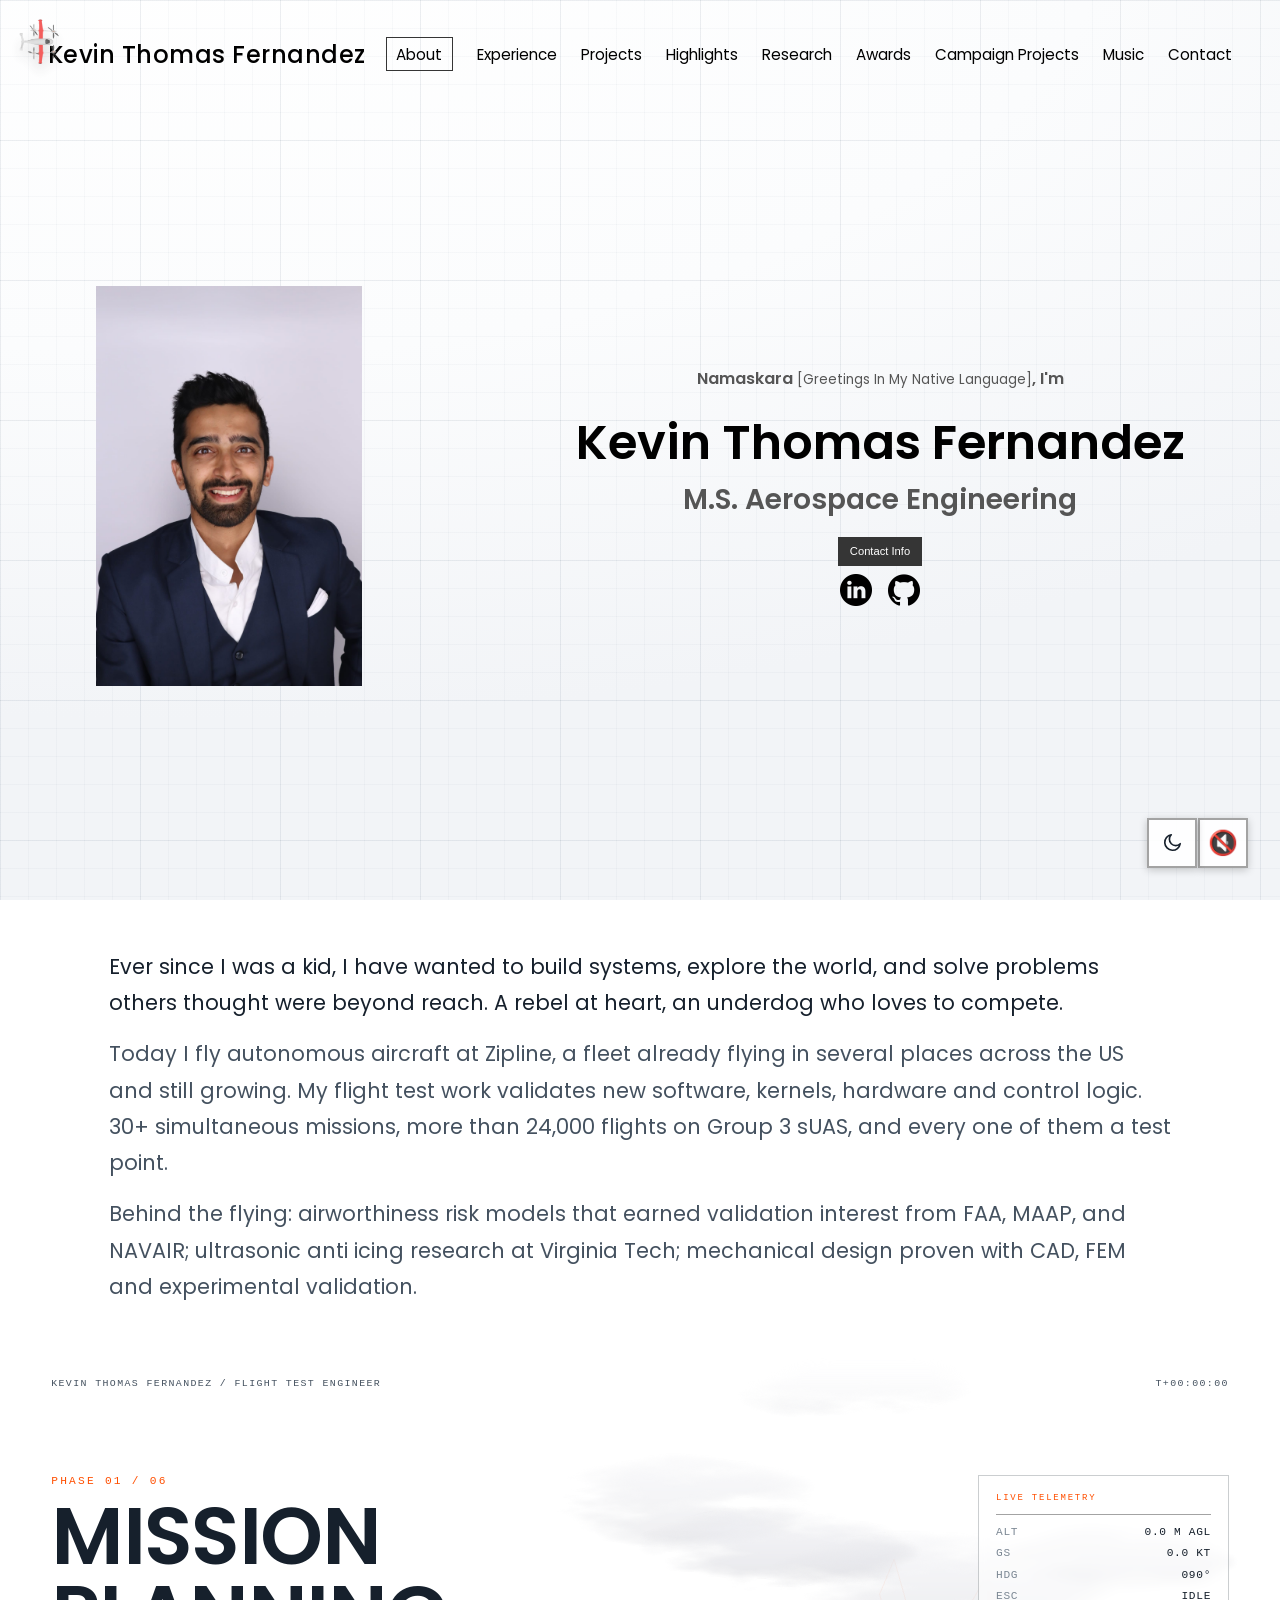
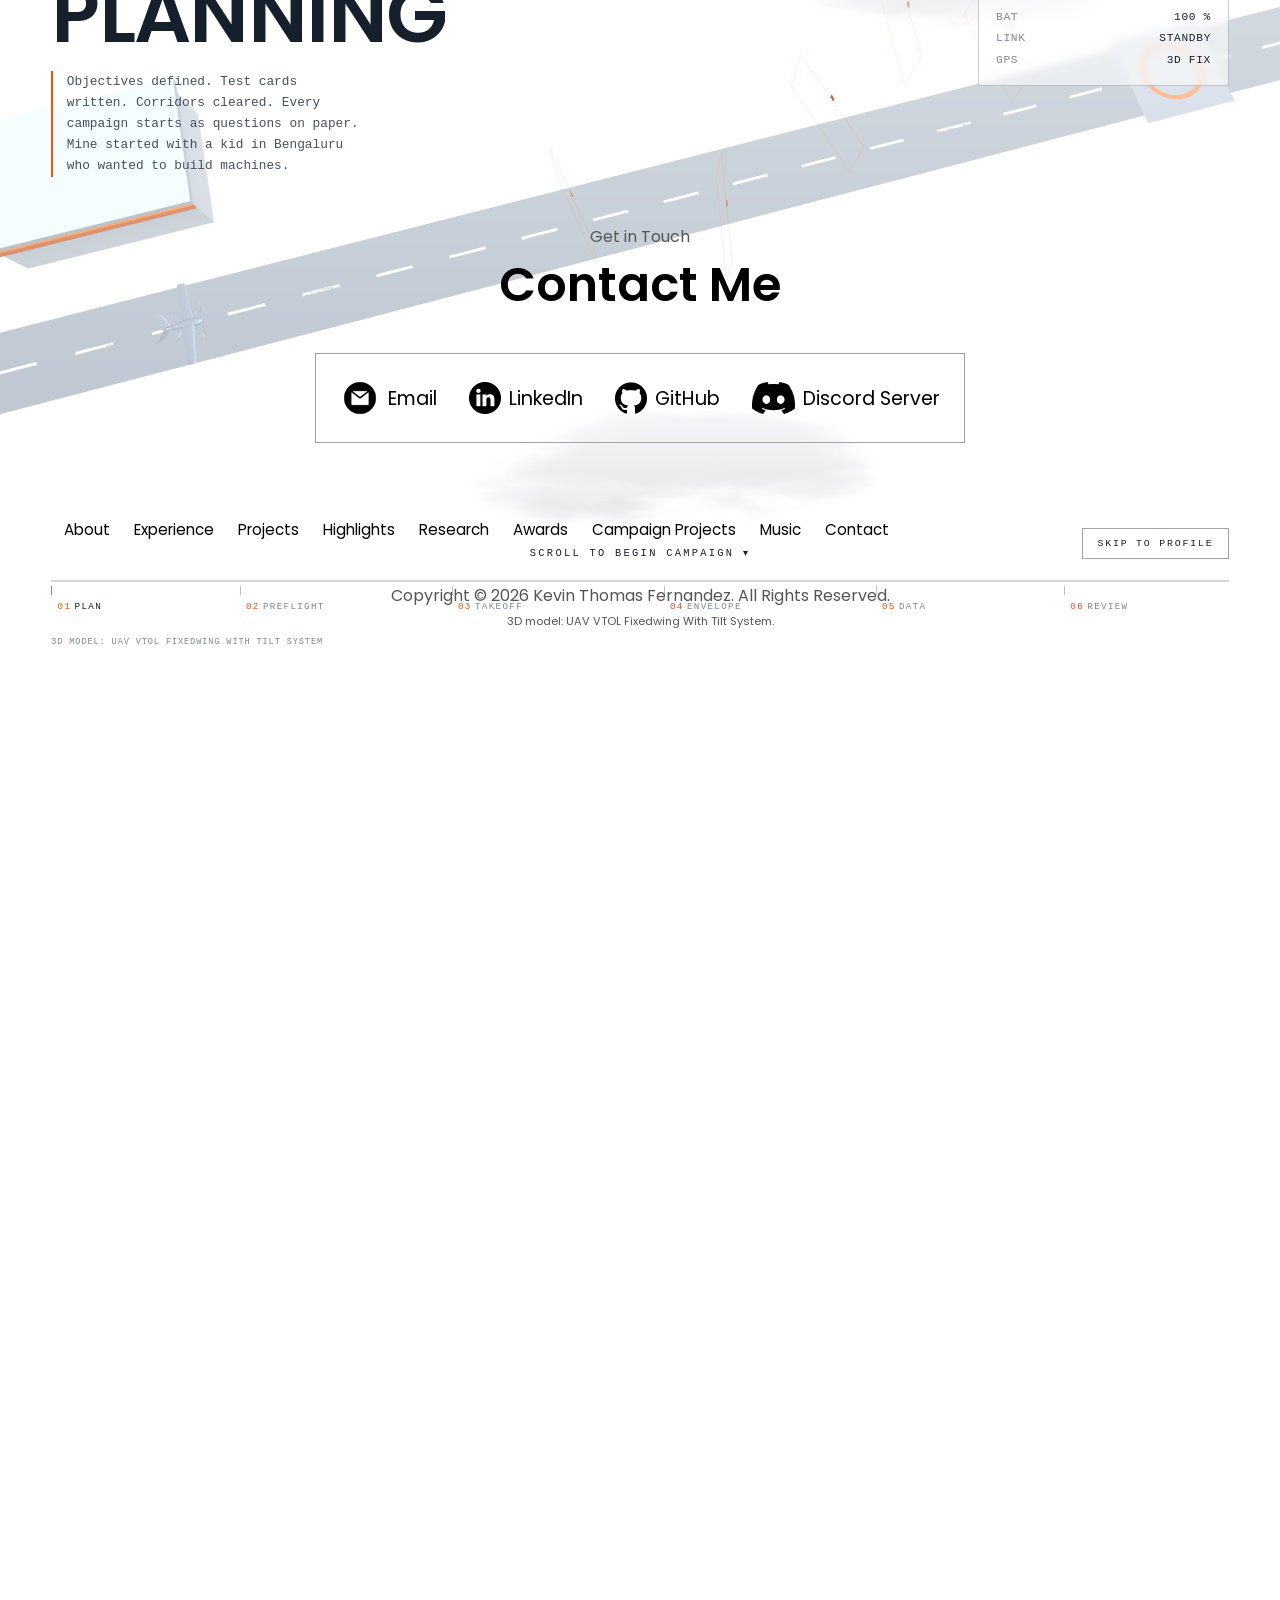
==== commit 3e559fe7: "all up lesss gooooooo" ====
--- a/index.html
+++ b/index.html
@@ -15,9 +15,9 @@
       })();
     </script>
     <title>Kevin Thomas Fernandez | Flight Test Engineer</title>
-    <link rel="stylesheet" href="style.css?v=20260920j" />
-    <link rel="stylesheet" href="mediaqueries.css?v=20260920j" />
-    <link rel="stylesheet" href="theme.css?v=20260920j" />
+    <link rel="stylesheet" href="style.css?v=20260920n" />
+    <link rel="stylesheet" href="mediaqueries.css?v=20260920n" />
+    <link rel="stylesheet" href="theme.css?v=20260920n" />
     <style>
       #discord-invite-modal form {
         display: flex;
@@ -476,6 +476,11 @@
         </div>
       </div>
 
+      <p style="text-align:center; margin: 2rem 0 0; font-size: 0.85rem; color: #666; line-height: 1.6;">
+        Also: Graduate Teaching Assistant, Chemistry, Virginia Tech (Jan to May 2023), lab safety, data analysis guidance and written feedback.
+        <a href="#" onclick="openDetailsModal('chemta'); return false;" style="text-decoration: underline;">Details</a>
+      </p>
+
       <img
         src="./assets/arrow.png"
         alt="Arrow icon"
@@ -522,10 +527,18 @@
           </div>
           <div class="details-container color-container web-apps-card stealth-card">
             <p class="oc-tag">Tool</p>
-            <h2 class="experience-sub-title project-title">UAS maintenance tracker</h2>
+            <h2 class="experience-sub-title project-title">UAS Fleet Manager</h2>
             <p class="guide-text">A working tracker for tasks, inspections and a release check, built from public FAA guidance on inspection intervals and functional checks. Sample data, runs in your browser.</p>
             <div class="btn-container">
-              <button class="btn btn-color-2 project-btn" type="button" onclick="window.open('./tools/uav-maintenance-tracker.html','_blank')">Open tracker</button>
+              <button class="btn btn-color-2 project-btn" type="button" onclick="window.open('./tools/uav-maintenance-tracker.html?v=20260920n','_blank')">Open tracker</button>
+            </div>
+          </div>
+          <div class="details-container color-container web-apps-card stealth-card">
+            <p class="oc-tag">Tool</p>
+            <h2 class="experience-sub-title project-title">FleetLake</h2>
+            <p class="guide-text">A small data lake and dashboard for a drone fleet. Simulated flights move from a raw bucket to Parquet and DuckDB, then show up as device health, connectivity, flight paths and searchable logs. Sample data, runs in your browser.</p>
+            <div class="btn-container">
+              <button class="btn btn-color-2 project-btn" type="button" onclick="window.open('./tools/fleetlake/index.html?v=20260920n','_blank')">Open FleetLake</button>
             </div>
           </div>
         </div>
@@ -1249,10 +1262,10 @@
       <!-- EDIT: add the model author and source link on the next line when you have them -->
       <p class="site-credit">3D model: UAV VTOL Fixedwing With Tilt System.</p>
     </footer>
-    <script src="highlights-data.js?v=20260920j"></script>
-    <script src="zipline-data.js?v=20260920j"></script>
-    <script src="editor.js?v=20260920j"></script>
-    <script src="script.js?v=20260920j"></script>
+    <script src="highlights-data.js?v=20260920n"></script>
+    <script src="zipline-data.js?v=20260920n"></script>
+    <script src="editor.js?v=20260920n"></script>
+    <script src="script.js?v=20260920n"></script>
     <!-- Modal for image viewer -->
     <div id="image-modal" style="display:none; position:fixed; z-index:10001; left:0; top:0; width:100vw; height:100vh; background:rgba(0,0,0,0.9); justify-content:center; align-items:center;">
       <img id="modal-img" src="" alt="Full Image" style="max-width:90vw; max-height:90vh; border-radius:12px; box-shadow:0 2px 16px rgba(0,0,0,0.5);" />
@@ -1306,8 +1319,8 @@
             '• Serve as remote PIC on prototype and commercial autonomous aircraft at an active flight test range, piloting 30+ simultaneous missions with more than 24,000 accumulated flights on Group 3 sUAS in all weather. The fleet already flies in several US locations, and my testing validates new systems, kernels, software, hardware and control logic as it expands.',
             '• Support software and configuration validation across aircraft and dock systems, identifying software mismatches, failed updates, deployment issues and configuration blockers, and troubleshoot aircraft and ground system faults in real time using operational tooling, logs, command line workflows, fleet control interfaces, power cycles, service resets and redocking procedures.',
             '• Monitor autonomous fleet health, including aircraft readiness, software deployment status, dock availability, vehicle repositioning, charging and wakeup behavior, and airworthiness constraints.',
-            '• Supported perception engineering by running test flights and reviewing the resulting data with the engineers.',
-            '• Supported a short data acquisition (DAQ) effort, helping set up and check captured test data.',
+            '• Supported perception work, flying tests aimed at improving how the aircraft perceives its surroundings and observing different aspects of real backyard environments.',
+            '• Supported a short data acquisition (DAQ) effort focused on understanding stress and strain behavior.',
             '• Maintain the fleet and ground support equipment for daily launch readiness, and escalate issues through formal incident workflows with actionable engineering tickets.',
             '• Support commercial checkout and readiness by validating aircraft configuration, propulsion system visibility, required operational markers and other acceptance criteria.',
             '• Run preflight and operational checks while tracking local airspace, manned aircraft activity, weather, site limitations, and radio and visual observer procedures.',
@@ -1407,6 +1420,14 @@
             '• Held office hours (4 hrs/wk) and supported 200+ students in Computational Methods, MATLAB based numerical methods, and feedback control coursework.',
             '• Guided 16 students in applying structural mechanics principles to predict and validate static and dynamic response, reinforcing the link between analytical models, design assumptions, and quantified test results.',
             '• Led fluid flow test sessions (open jet, flow visualization and water tunnel) in understanding system, structure and fluid flow interpretation (MATLAB) through shadow velocimetry (LaVision) and spectral analysis.'
+          ]
+        },
+        'chemta': {
+          title: 'Graduate Teaching Assistant, Chemistry',
+          meta: 'Jan to May 2023 · Department of Chemistry, Virginia Tech',
+          items: [
+            '• Assisted students through laboratory experiments and enforced lab safety protocols.',
+            '• Guided students through data analysis and graded assignments with written feedback.'
           ]
         },
         'windtunnel': {
@@ -1957,7 +1978,7 @@
     </script>
     <script src="vendor/three.min.js"></script>
     <script src="vendor/STLLoader.js"></script>
-    <script src="flight-campaign.js?v=20260920j"></script>
-    <script src="components.js?v=20260920j"></script>
+    <script src="flight-campaign.js?v=20260920n"></script>
+    <script src="components.js?v=20260920n"></script>
   </body>
 </html>
--- a/theme.css
+++ b/theme.css
@@ -415,8 +415,8 @@
 html[data-theme="dark"] .site-drone img { filter: brightness(1.9) saturate(0.9); }
 
 /* description under the profile picture, above the animation */
-.about-intro { max-width: 680px; margin: 0 auto; padding: 1rem 6vw 2.4rem; text-align: left; }
-.about-intro p { font-size: 1.02rem; line-height: 1.75; color: var(--muted); margin: 0 0 0.9rem; }
+.about-intro { width: 100%; max-width: 1500px; margin: 0 auto; padding: 1rem 6vw 2.4rem; text-align: left; box-sizing: border-box; }
+.about-intro p { font-size: clamp(1.02rem, 1.1vw + 0.6rem, 1.3rem); line-height: 1.75; color: var(--muted); margin: 0 0 0.9rem; }
 .about-intro p:first-child { color: var(--ink); }
 .hud-about { display: none !important; }
 
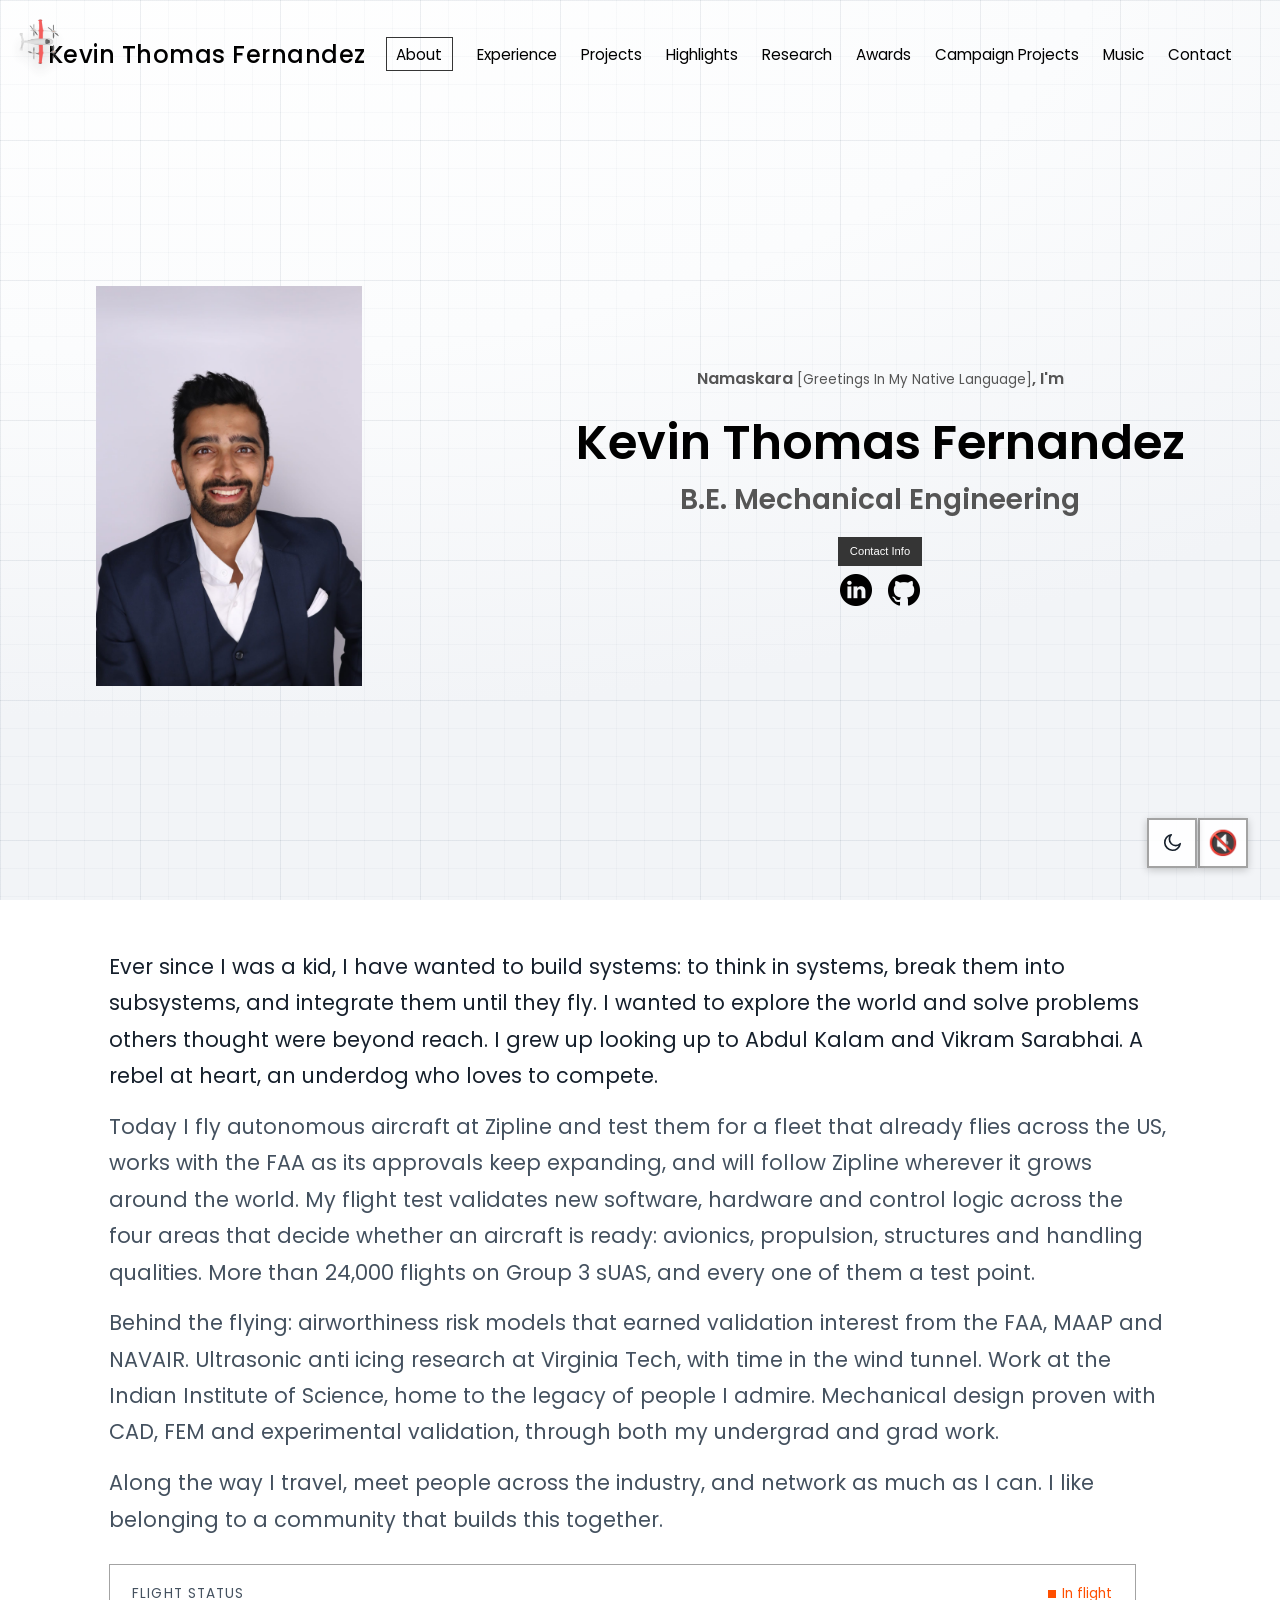
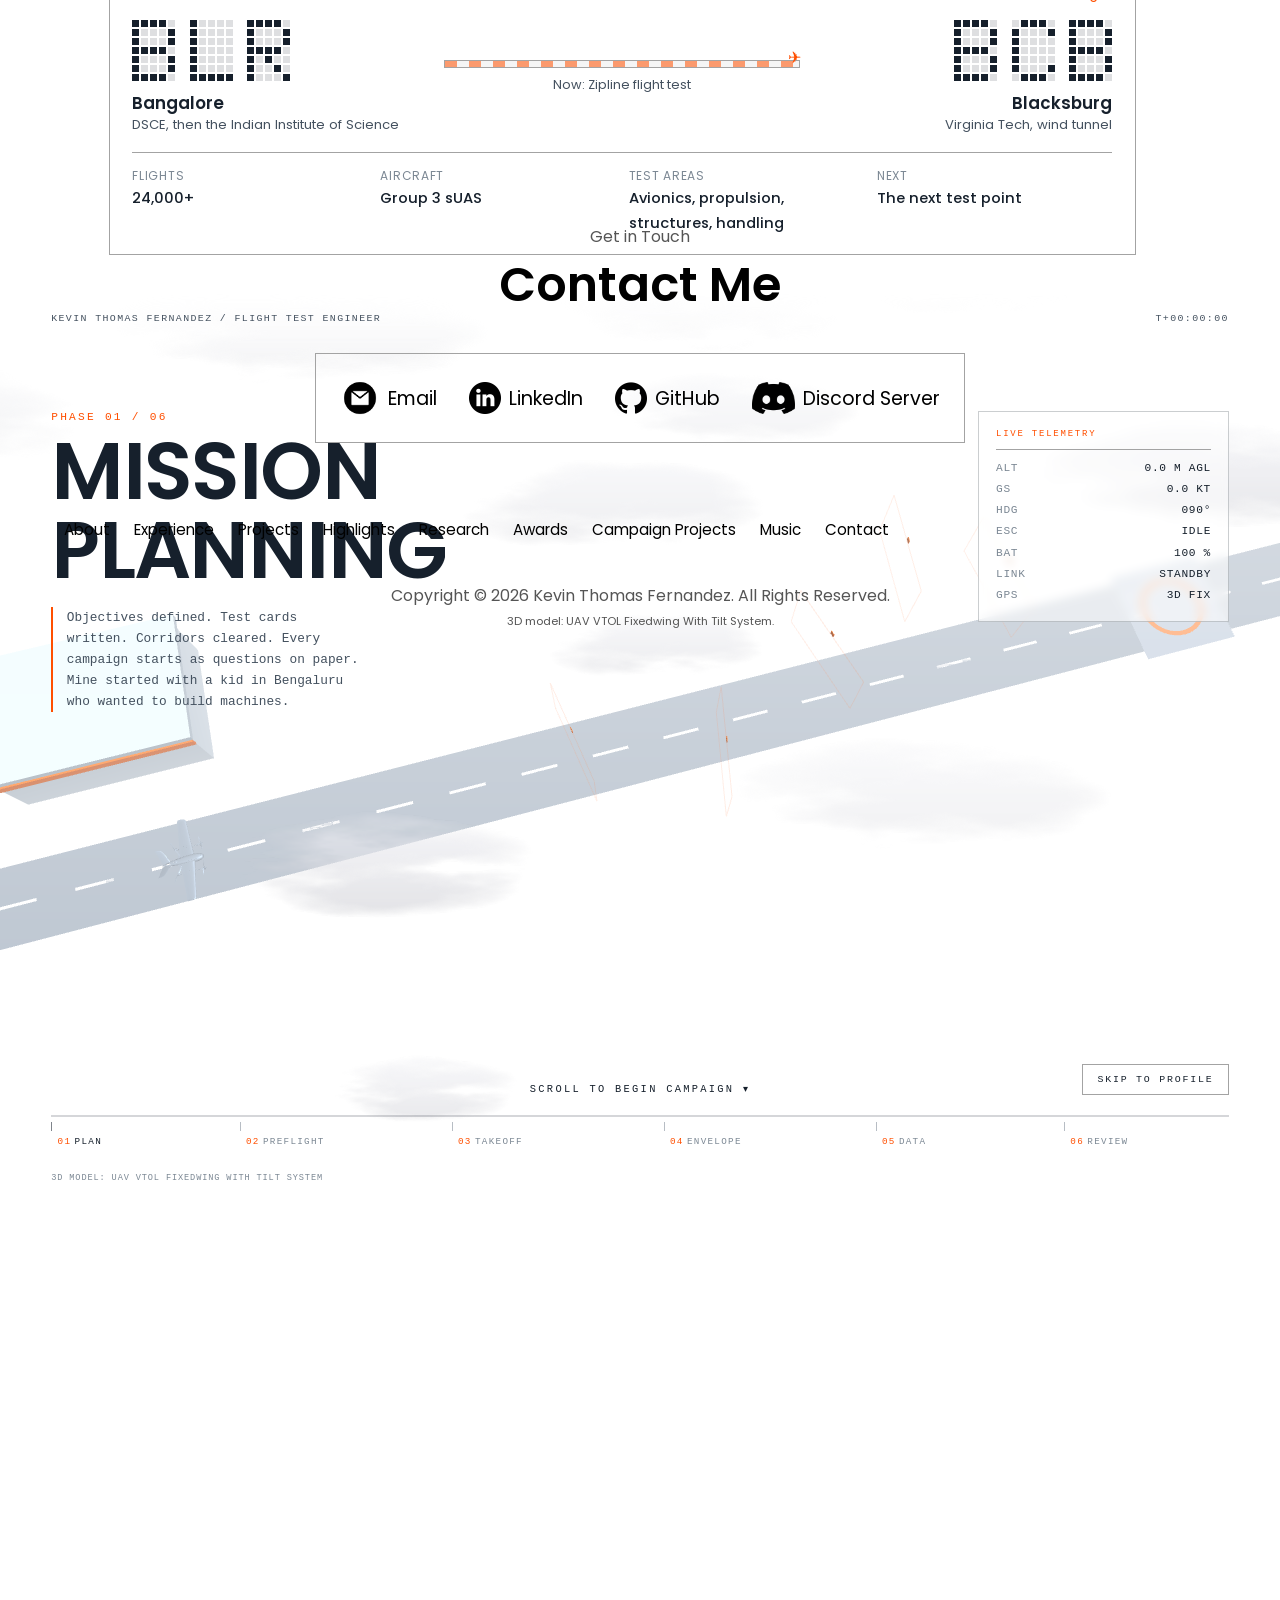
==== commit f9e783aa: "Ypdateeeeee" ====
--- a/index.html
+++ b/index.html
@@ -15,9 +15,9 @@
       })();
     </script>
     <title>Kevin Thomas Fernandez | Flight Test Engineer</title>
-    <link rel="stylesheet" href="style.css?v=20260920n" />
-    <link rel="stylesheet" href="mediaqueries.css?v=20260920n" />
-    <link rel="stylesheet" href="theme.css?v=20260920n" />
+    <link rel="stylesheet" href="style.css?v=20260920o" />
+    <link rel="stylesheet" href="mediaqueries.css?v=20260920o" />
+    <link rel="stylesheet" href="theme.css?v=20260920o" />
     <style>
       #discord-invite-modal form {
         display: flex;
@@ -146,9 +146,36 @@
     </section>
     <section id="about">
       <div class="about-intro">
-        <p>Ever since I was a kid, I have wanted to build systems, explore the world, and solve problems others thought were beyond reach. A rebel at heart, an underdog who loves to compete.</p>
-        <p>Today I fly autonomous aircraft at Zipline, a fleet already flying in several places across the US and still growing. My flight test work validates new software, kernels, hardware and control logic. 30+ simultaneous missions, more than 24,000 flights on Group 3 sUAS, and every one of them a test point.</p>
-        <p>Behind the flying: airworthiness risk models that earned validation interest from FAA, MAAP, and NAVAIR; ultrasonic anti icing research at Virginia Tech; mechanical design proven with CAD, FEM and experimental validation.</p>
+        <p>Ever since I was a kid, I have wanted to build systems: to think in systems, break them into subsystems, and integrate them until they fly. I wanted to explore the world and solve problems others thought were beyond reach. I grew up looking up to Abdul Kalam and Vikram Sarabhai. A rebel at heart, an underdog who loves to compete.</p>
+        <p>Today I fly autonomous aircraft at Zipline and test them for a fleet that already flies across the US, works with the FAA as its approvals keep expanding, and will follow Zipline wherever it grows around the world. My flight test validates new software, hardware and control logic across the four areas that decide whether an aircraft is ready: avionics, propulsion, structures and handling qualities. More than 24,000 flights on Group 3 sUAS, and every one of them a test point.</p>
+        <p>Behind the flying: airworthiness risk models that earned validation interest from the FAA, MAAP and NAVAIR. Ultrasonic anti icing research at Virginia Tech, with time in the wind tunnel. Work at the Indian Institute of Science, home to the legacy of people I admire. Mechanical design proven with CAD, FEM and experimental validation, through both my undergrad and grad work.</p>
+        <p>Along the way I travel, meet people across the industry, and network as much as I can. I like belonging to a community that builds this together.</p>
+        <div class="journey-card" id="journeyCard" role="group" aria-label="My journey, shown as a flight status">
+          <div class="jc-top"><span class="jc-title">Flight status</span><span class="jc-live"><i></i>In flight</span></div>
+          <div class="jc-route">
+            <div class="jc-end"><div class="jc-code" data-code="BLR" aria-label="BLR"></div><b>Bangalore</b><span>DSCE, then the Indian Institute of Science</span></div>
+            <div class="jc-mid"><div class="jc-bar"><i></i><em aria-hidden="true">&#9992;</em></div><span>Now: Zipline flight test</span></div>
+            <div class="jc-end jc-right"><div class="jc-code" data-code="BCB" aria-label="BCB"></div><b>Blacksburg</b><span>Virginia Tech, wind tunnel</span></div>
+          </div>
+          <div class="jc-foot">
+            <div><span>Flights</span><b>24,000+</b></div>
+            <div><span>Aircraft</span><b>Group 3 sUAS</b></div>
+            <div><span>Test areas</span><b>Avionics, propulsion, structures, handling</b></div>
+            <div><span>Next</span><b>The next test point</b></div>
+          </div>
+        </div>
+        <script>
+        (function(){
+          var G={B:['1111.','1...1','1...1','1111.','1...1','1...1','1111.'],L:['1....','1....','1....','1....','1....','1....','11111'],R:['1111.','1...1','1...1','1111.','1.1..','1..1.','1...1'],C:['.111.','1...1','1....','1....','1....','1...1','.111.']};
+          document.querySelectorAll('#journeyCard .jc-code').forEach(function(el){
+            el.dataset.code.split('').forEach(function(ch){
+              var g=document.createElement('div');g.className='jc-glyph';
+              G[ch].forEach(function(row,r){row.split('').forEach(function(c,k){var d=document.createElement('i');if(c==='1'){d.className='on';d.style.animationDelay=((r*5+k)*18)+'ms';}g.appendChild(d);});});
+              el.appendChild(g);
+            });
+          });
+        })();
+        </script>
       </div>
       <!-- ============ FLIGHT TEST CAMPAIGN - 3D landing experience ============ -->
       <div id="campaign">
@@ -530,15 +557,7 @@
             <h2 class="experience-sub-title project-title">UAS Fleet Manager</h2>
             <p class="guide-text">A working tracker for tasks, inspections and a release check, built from public FAA guidance on inspection intervals and functional checks. Sample data, runs in your browser.</p>
             <div class="btn-container">
-              <button class="btn btn-color-2 project-btn" type="button" onclick="window.open('./tools/uav-maintenance-tracker.html?v=20260920n','_blank')">Open tracker</button>
-            </div>
-          </div>
-          <div class="details-container color-container web-apps-card stealth-card">
-            <p class="oc-tag">Tool</p>
-            <h2 class="experience-sub-title project-title">FleetLake</h2>
-            <p class="guide-text">A small data lake and dashboard for a drone fleet. Simulated flights move from a raw bucket to Parquet and DuckDB, then show up as device health, connectivity, flight paths and searchable logs. Sample data, runs in your browser.</p>
-            <div class="btn-container">
-              <button class="btn btn-color-2 project-btn" type="button" onclick="window.open('./tools/fleetlake/index.html?v=20260920n','_blank')">Open FleetLake</button>
+              <button class="btn btn-color-2 project-btn" type="button" onclick="window.open('./tools/uav-maintenance-tracker.html?v=20260920o','_blank')">Open tracker</button>
             </div>
           </div>
         </div>
@@ -1262,10 +1281,10 @@
       <!-- EDIT: add the model author and source link on the next line when you have them -->
       <p class="site-credit">3D model: UAV VTOL Fixedwing With Tilt System.</p>
     </footer>
-    <script src="highlights-data.js?v=20260920n"></script>
-    <script src="zipline-data.js?v=20260920n"></script>
-    <script src="editor.js?v=20260920n"></script>
-    <script src="script.js?v=20260920n"></script>
+    <script src="highlights-data.js?v=20260920o"></script>
+    <script src="zipline-data.js?v=20260920o"></script>
+    <script src="editor.js?v=20260920o"></script>
+    <script src="script.js?v=20260920o"></script>
     <!-- Modal for image viewer -->
     <div id="image-modal" style="display:none; position:fixed; z-index:10001; left:0; top:0; width:100vw; height:100vh; background:rgba(0,0,0,0.9); justify-content:center; align-items:center;">
       <img id="modal-img" src="" alt="Full Image" style="max-width:90vw; max-height:90vh; border-radius:12px; box-shadow:0 2px 16px rgba(0,0,0,0.5);" />
@@ -1978,7 +1997,7 @@
     </script>
     <script src="vendor/three.min.js"></script>
     <script src="vendor/STLLoader.js"></script>
-    <script src="flight-campaign.js?v=20260920n"></script>
-    <script src="components.js?v=20260920n"></script>
+    <script src="flight-campaign.js?v=20260920o"></script>
+    <script src="components.js?v=20260920o"></script>
   </body>
 </html>
--- a/theme.css
+++ b/theme.css
@@ -460,3 +460,30 @@
 #zip-loop-store[hidden] { display: none; }
 #details-modal .test-loop-wrap { margin: 0.4rem 0 1.4rem; width: 100%; }
 .stealth-card .oc-tag { margin: 0.8rem 0 0.2rem; font-family: var(--mono); font-size: 0.62rem; letter-spacing: 0.16em; text-transform: uppercase; color: var(--accent); }
+
+/* Journey card (flight status style) */
+.journey-card{margin:1.6rem 0 0;max-width:980px;background:var(--card);border:1px solid var(--line);border-radius:0;padding:1.2rem 1.4rem;color:var(--ink)}
+.jc-top{display:flex;justify-content:space-between;align-items:center;margin-bottom:1rem;font-size:.85rem;color:var(--muted)}
+.jc-title{letter-spacing:.08em;text-transform:uppercase}
+.jc-live{display:inline-flex;align-items:center;gap:.4rem;color:var(--accent)}
+.jc-live i{width:8px;height:8px;background:var(--accent);border-radius:50%;animation:jcPulse 1.6s ease-in-out infinite}
+.jc-route{display:grid;grid-template-columns:1fr minmax(120px,1.2fr) 1fr;gap:1rem;align-items:center}
+.jc-end b{display:block;font-weight:600;font-size:1.05rem;margin-top:.55rem}
+.jc-end span{display:block;color:var(--muted);font-size:.82rem;line-height:1.4}
+.jc-right{text-align:right}.jc-right .jc-code{justify-content:flex-end}
+.jc-code{display:flex;gap:.9rem}
+.jc-glyph{display:grid;grid-template-columns:repeat(5,7px);grid-auto-rows:7px;gap:2px}
+.jc-glyph i{background:var(--dot);border-radius:50%}
+.jc-glyph i.on{background:var(--ink);animation:jcDot .5s ease both}
+.jc-mid{text-align:center;color:var(--muted);font-size:.8rem}
+.jc-bar{position:relative;height:6px;background:var(--panel);border:1px solid var(--line);margin-bottom:.5rem}
+.jc-bar i{position:absolute;left:0;top:0;bottom:0;width:100%;background:linear-gradient(90deg,var(--accent) 0,var(--accent) 50%,transparent 50%);background-size:24px 100%;opacity:.55;animation:jcRun 1.4s linear infinite}
+.jc-bar em{position:absolute;right:-2px;top:-11px;font-style:normal;color:var(--accent);font-size:1rem;line-height:1}
+.jc-foot{display:grid;grid-template-columns:repeat(auto-fit,minmax(150px,1fr));gap:.8rem;margin-top:1.1rem;padding-top:.9rem;border-top:1px solid var(--line)}
+.jc-foot span{display:block;color:var(--faint);font-size:.75rem;text-transform:uppercase;letter-spacing:.06em}
+.jc-foot b{font-weight:500;font-size:.92rem}
+@keyframes jcPulse{50%{opacity:.35}}
+@keyframes jcDot{from{opacity:0;transform:scale(.3)}to{opacity:1;transform:scale(1)}}
+@keyframes jcRun{to{background-position:24px 0}}
+@media(max-width:640px){.jc-route{grid-template-columns:1fr;text-align:left}.jc-right{text-align:left}.jc-right .jc-code{justify-content:flex-start}}
+@media(prefers-reduced-motion:reduce){.jc-live i,.jc-bar i,.jc-glyph i.on{animation:none}}
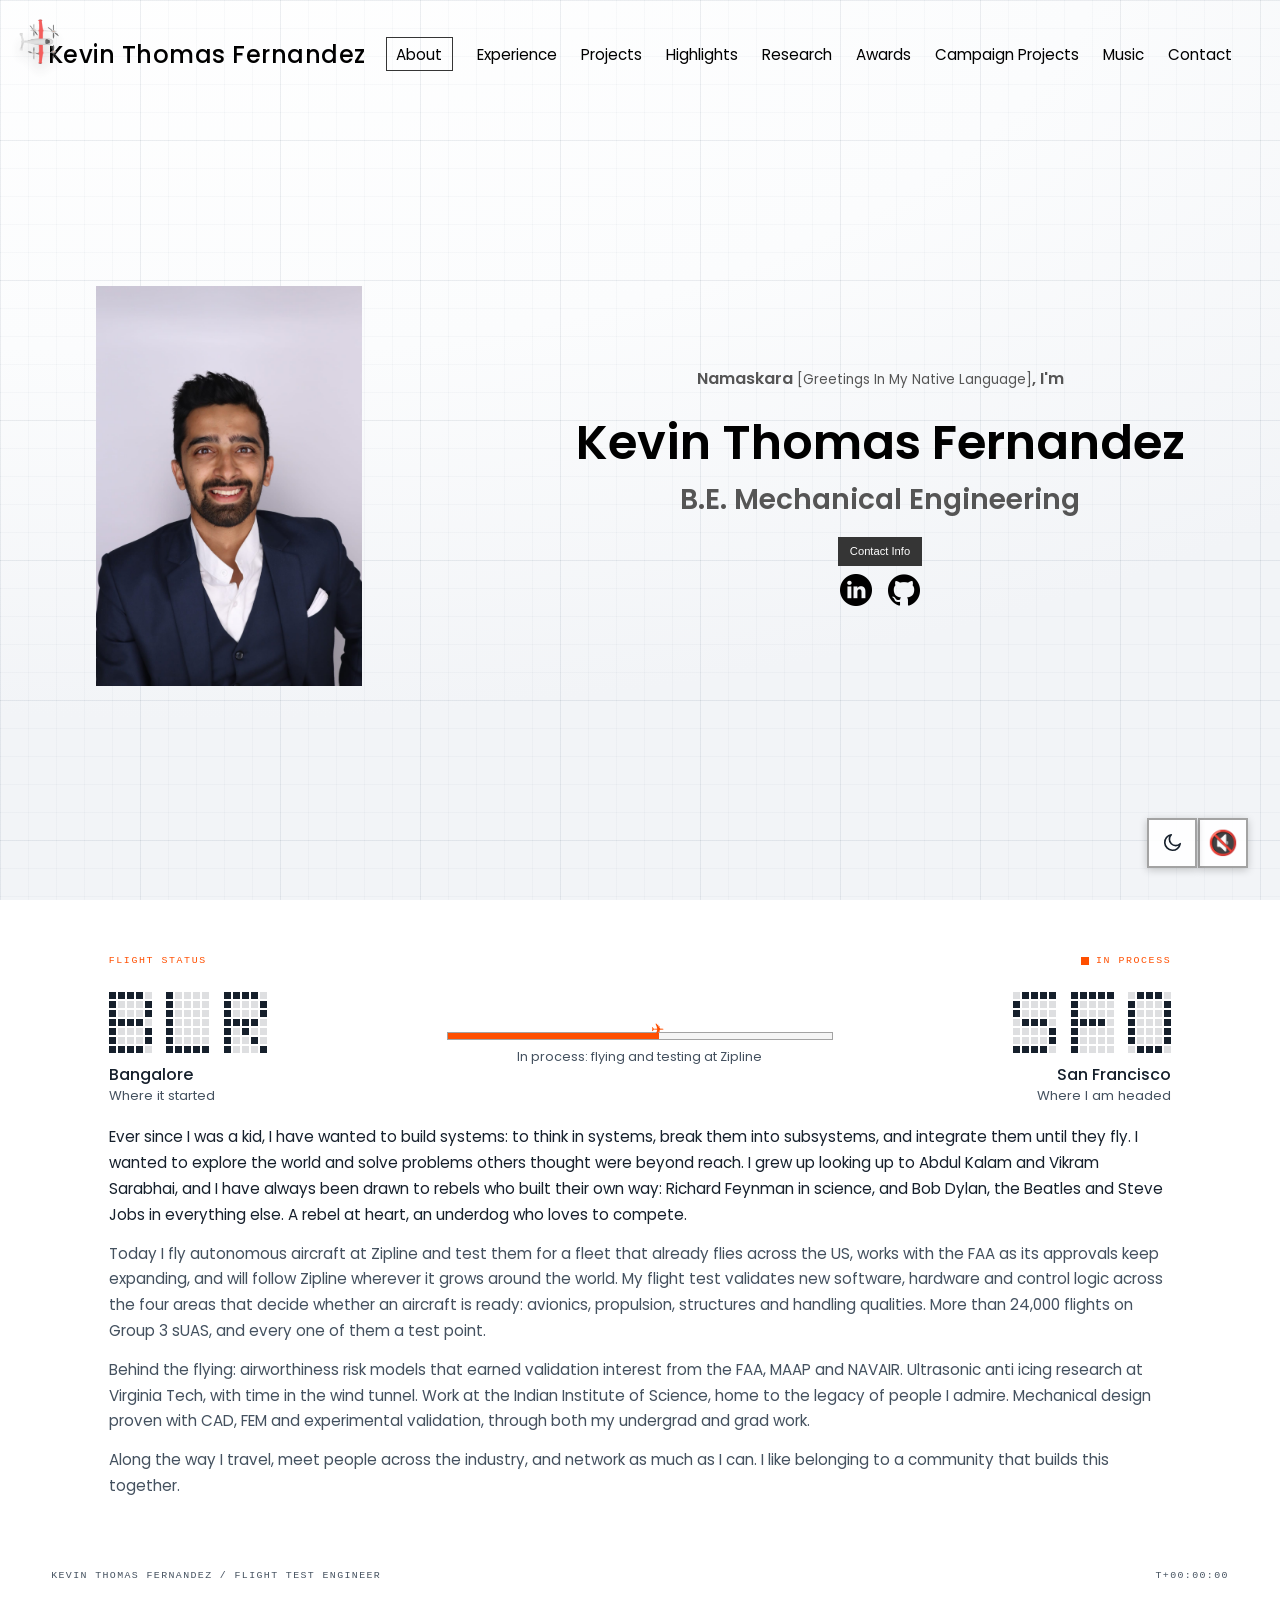
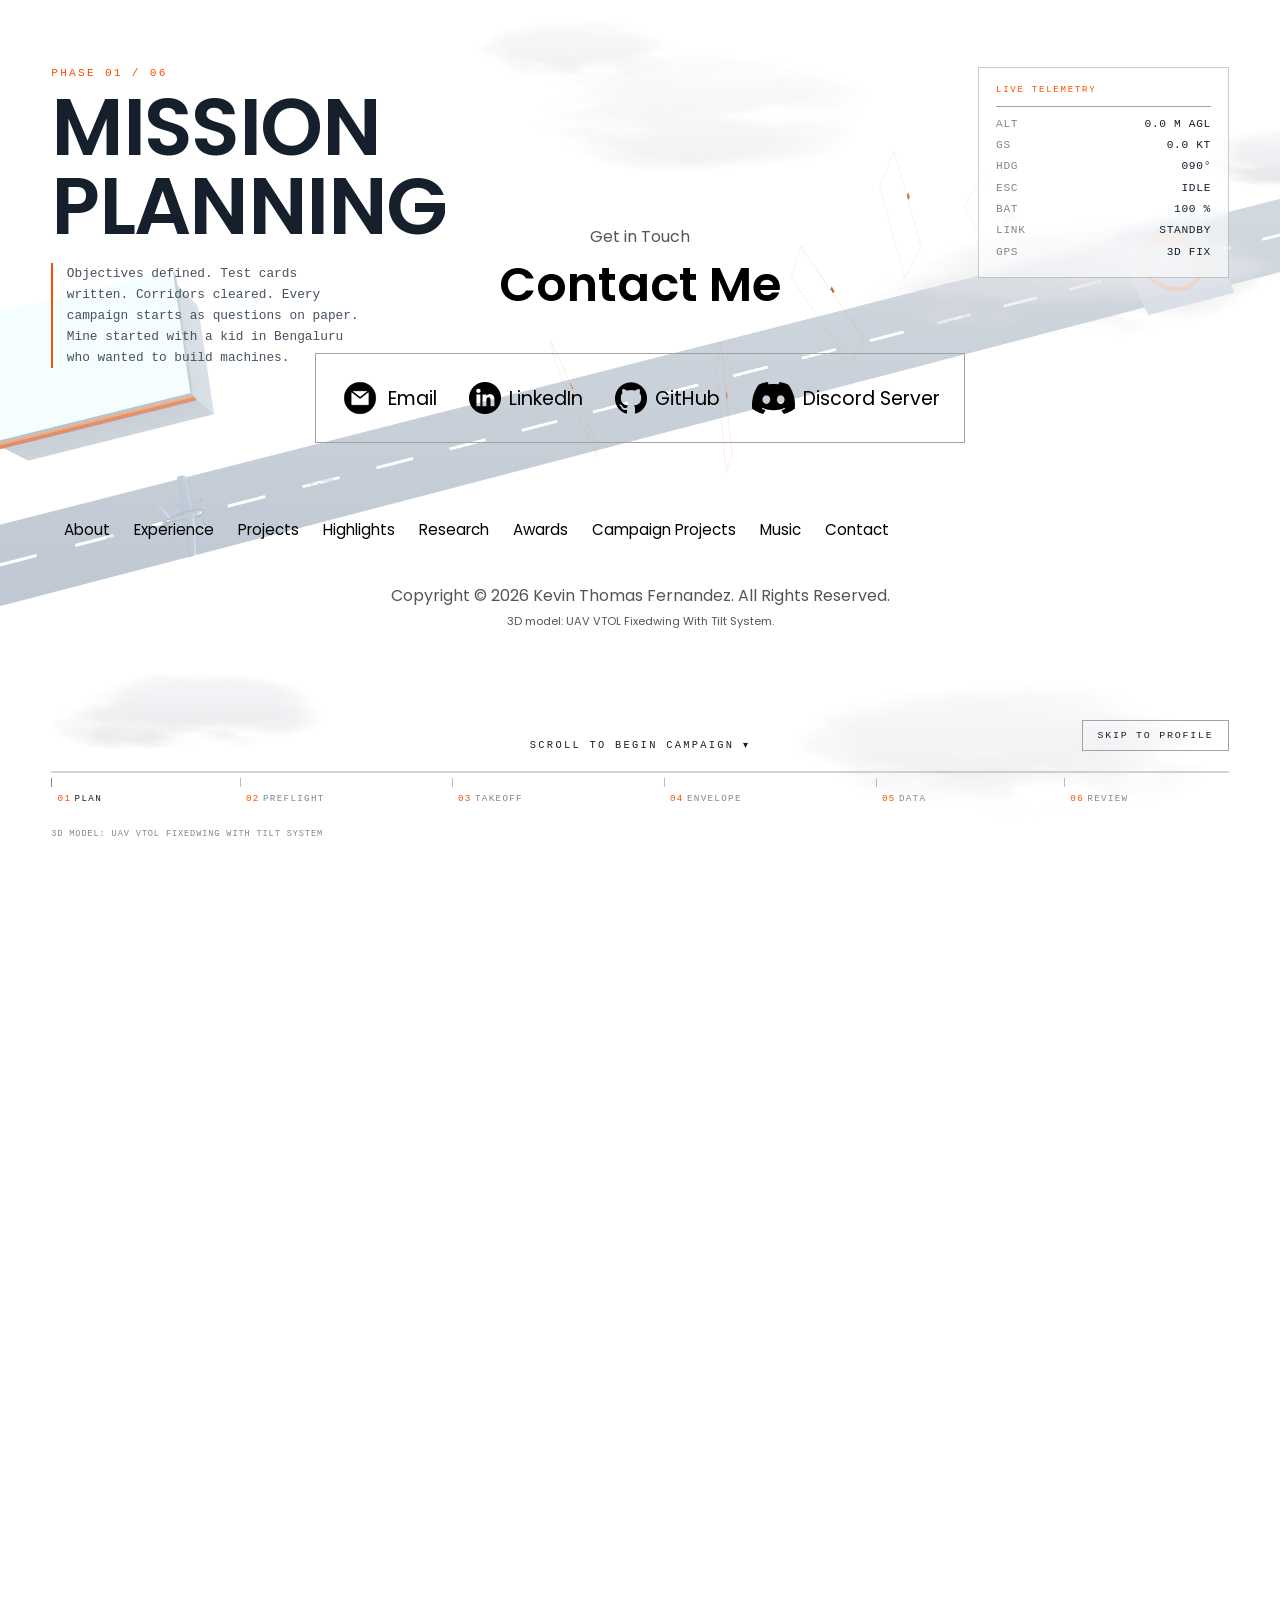
==== commit 96f29592: "Improved wording" ====
--- a/index.html
+++ b/index.html
@@ -15,9 +15,9 @@
       })();
     </script>
     <title>Kevin Thomas Fernandez | Flight Test Engineer</title>
-    <link rel="stylesheet" href="style.css?v=20260920o" />
-    <link rel="stylesheet" href="mediaqueries.css?v=20260920o" />
-    <link rel="stylesheet" href="theme.css?v=20260920o" />
+    <link rel="stylesheet" href="style.css?v=20260920q" />
+    <link rel="stylesheet" href="mediaqueries.css?v=20260920q" />
+    <link rel="stylesheet" href="theme.css?v=20260920q" />
     <style>
       #discord-invite-modal form {
         display: flex;
@@ -146,27 +146,23 @@
     </section>
     <section id="about">
       <div class="about-intro">
-        <p>Ever since I was a kid, I have wanted to build systems: to think in systems, break them into subsystems, and integrate them until they fly. I wanted to explore the world and solve problems others thought were beyond reach. I grew up looking up to Abdul Kalam and Vikram Sarabhai. A rebel at heart, an underdog who loves to compete.</p>
-        <p>Today I fly autonomous aircraft at Zipline and test them for a fleet that already flies across the US, works with the FAA as its approvals keep expanding, and will follow Zipline wherever it grows around the world. My flight test validates new software, hardware and control logic across the four areas that decide whether an aircraft is ready: avionics, propulsion, structures and handling qualities. More than 24,000 flights on Group 3 sUAS, and every one of them a test point.</p>
-        <p>Behind the flying: airworthiness risk models that earned validation interest from the FAA, MAAP and NAVAIR. Ultrasonic anti icing research at Virginia Tech, with time in the wind tunnel. Work at the Indian Institute of Science, home to the legacy of people I admire. Mechanical design proven with CAD, FEM and experimental validation, through both my undergrad and grad work.</p>
-        <p>Along the way I travel, meet people across the industry, and network as much as I can. I like belonging to a community that builds this together.</p>
-        <div class="journey-card" id="journeyCard" role="group" aria-label="My journey, shown as a flight status">
-          <div class="jc-top"><span class="jc-title">Flight status</span><span class="jc-live"><i></i>In flight</span></div>
+        <div class="journey-card" id="journeyCard" role="group" aria-label="My story, shown as a flight status">
+          <div class="jc-top"><span class="jc-title">Flight status</span><span class="jc-live"><i></i>In process</span></div>
           <div class="jc-route">
-            <div class="jc-end"><div class="jc-code" data-code="BLR" aria-label="BLR"></div><b>Bangalore</b><span>DSCE, then the Indian Institute of Science</span></div>
-            <div class="jc-mid"><div class="jc-bar"><i></i><em aria-hidden="true">&#9992;</em></div><span>Now: Zipline flight test</span></div>
-            <div class="jc-end jc-right"><div class="jc-code" data-code="BCB" aria-label="BCB"></div><b>Blacksburg</b><span>Virginia Tech, wind tunnel</span></div>
-          </div>
-          <div class="jc-foot">
-            <div><span>Flights</span><b>24,000+</b></div>
-            <div><span>Aircraft</span><b>Group 3 sUAS</b></div>
-            <div><span>Test areas</span><b>Avionics, propulsion, structures, handling</b></div>
-            <div><span>Next</span><b>The next test point</b></div>
+            <div class="jc-end"><div class="jc-code" data-code="BLR" aria-label="BLR"></div><b>Bangalore</b><span>Where it started</span></div>
+            <div class="jc-mid"><div class="jc-bar"><i></i><em aria-hidden="true">&#9992;</em></div><span>In process: flying and testing at Zipline</span></div>
+            <div class="jc-end jc-right"><div class="jc-code" data-code="SFO" aria-label="SFO"></div><b>San Francisco</b><span>Where I am headed</span></div>
+          </div>
+          <div class="jc-desc">
+            <p>Ever since I was a kid, I have wanted to build systems: to think in systems, break them into subsystems, and integrate them until they fly. I wanted to explore the world and solve problems others thought were beyond reach. I grew up looking up to Abdul Kalam and Vikram Sarabhai, and I have always been drawn to rebels who built their own way: Richard Feynman in science, and Bob Dylan, the Beatles and Steve Jobs in everything else. A rebel at heart, an underdog who loves to compete.</p>
+            <p>Today I fly autonomous aircraft at Zipline and test them for a fleet that already flies across the US, works with the FAA as its approvals keep expanding, and will follow Zipline wherever it grows around the world. My flight test validates new software, hardware and control logic across the four areas that decide whether an aircraft is ready: avionics, propulsion, structures and handling qualities. More than 24,000 flights on Group 3 sUAS, and every one of them a test point.</p>
+            <p>Behind the flying: airworthiness risk models that earned validation interest from the FAA, MAAP and NAVAIR. Ultrasonic anti icing research at Virginia Tech, with time in the wind tunnel. Work at the Indian Institute of Science, home to the legacy of people I admire. Mechanical design proven with CAD, FEM and experimental validation, through both my undergrad and grad work.</p>
+            <p>Along the way I travel, meet people across the industry, and network as much as I can. I like belonging to a community that builds this together.</p>
           </div>
         </div>
         <script>
         (function(){
-          var G={B:['1111.','1...1','1...1','1111.','1...1','1...1','1111.'],L:['1....','1....','1....','1....','1....','1....','11111'],R:['1111.','1...1','1...1','1111.','1.1..','1..1.','1...1'],C:['.111.','1...1','1....','1....','1....','1...1','.111.']};
+          var G={B:['1111.','1...1','1...1','1111.','1...1','1...1','1111.'],L:['1....','1....','1....','1....','1....','1....','11111'],R:['1111.','1...1','1...1','1111.','1.1..','1..1.','1...1'],S:['.1111','1....','1....','.111.','....1','....1','1111.'],F:['11111','1....','1....','1111.','1....','1....','1....'],O:['.111.','1...1','1...1','1...1','1...1','1...1','.111.']};
           document.querySelectorAll('#journeyCard .jc-code').forEach(function(el){
             el.dataset.code.split('').forEach(function(ch){
               var g=document.createElement('div');g.className='jc-glyph';
@@ -557,7 +553,7 @@
             <h2 class="experience-sub-title project-title">UAS Fleet Manager</h2>
             <p class="guide-text">A working tracker for tasks, inspections and a release check, built from public FAA guidance on inspection intervals and functional checks. Sample data, runs in your browser.</p>
             <div class="btn-container">
-              <button class="btn btn-color-2 project-btn" type="button" onclick="window.open('./tools/uav-maintenance-tracker.html?v=20260920o','_blank')">Open tracker</button>
+              <button class="btn btn-color-2 project-btn" type="button" onclick="window.open('./tools/uav-maintenance-tracker.html?v=20260920q','_blank')">Open tracker</button>
             </div>
           </div>
         </div>
@@ -1281,10 +1277,10 @@
       <!-- EDIT: add the model author and source link on the next line when you have them -->
       <p class="site-credit">3D model: UAV VTOL Fixedwing With Tilt System.</p>
     </footer>
-    <script src="highlights-data.js?v=20260920o"></script>
-    <script src="zipline-data.js?v=20260920o"></script>
-    <script src="editor.js?v=20260920o"></script>
-    <script src="script.js?v=20260920o"></script>
+    <script src="highlights-data.js?v=20260920q"></script>
+    <script src="zipline-data.js?v=20260920q"></script>
+    <script src="editor.js?v=20260920q"></script>
+    <script src="script.js?v=20260920q"></script>
     <!-- Modal for image viewer -->
     <div id="image-modal" style="display:none; position:fixed; z-index:10001; left:0; top:0; width:100vw; height:100vh; background:rgba(0,0,0,0.9); justify-content:center; align-items:center;">
       <img id="modal-img" src="" alt="Full Image" style="max-width:90vw; max-height:90vh; border-radius:12px; box-shadow:0 2px 16px rgba(0,0,0,0.5);" />
@@ -1997,7 +1993,7 @@
     </script>
     <script src="vendor/three.min.js"></script>
     <script src="vendor/STLLoader.js"></script>
-    <script src="flight-campaign.js?v=20260920o"></script>
-    <script src="components.js?v=20260920o"></script>
+    <script src="flight-campaign.js?v=20260920q"></script>
+    <script src="components.js?v=20260920q"></script>
   </body>
 </html>
--- a/theme.css
+++ b/theme.css
@@ -477,8 +477,8 @@
 .jc-glyph i.on{background:var(--ink);animation:jcDot .5s ease both}
 .jc-mid{text-align:center;color:var(--muted);font-size:.8rem}
 .jc-bar{position:relative;height:6px;background:var(--panel);border:1px solid var(--line);margin-bottom:.5rem}
-.jc-bar i{position:absolute;left:0;top:0;bottom:0;width:100%;background:linear-gradient(90deg,var(--accent) 0,var(--accent) 50%,transparent 50%);background-size:24px 100%;opacity:.55;animation:jcRun 1.4s linear infinite}
-.jc-bar em{position:absolute;right:-2px;top:-11px;font-style:normal;color:var(--accent);font-size:1rem;line-height:1}
+.jc-bar i{position:absolute;left:0;top:0;bottom:0;width:55%;background:var(--accent)}
+.jc-bar em{position:absolute;left:55%;margin-left:-8px;top:-11px;font-style:normal;color:var(--accent);font-size:1rem;line-height:1}
 .jc-foot{display:grid;grid-template-columns:repeat(auto-fit,minmax(150px,1fr));gap:.8rem;margin-top:1.1rem;padding-top:.9rem;border-top:1px solid var(--line)}
 .jc-foot span{display:block;color:var(--faint);font-size:.75rem;text-transform:uppercase;letter-spacing:.06em}
 .jc-foot b{font-weight:500;font-size:.92rem}
@@ -486,4 +486,15 @@
 @keyframes jcDot{from{opacity:0;transform:scale(.3)}to{opacity:1;transform:scale(1)}}
 @keyframes jcRun{to{background-position:24px 0}}
 @media(max-width:640px){.jc-route{grid-template-columns:1fr;text-align:left}.jc-right{text-align:left}.jc-right .jc-code{justify-content:flex-start}}
-@media(prefers-reduced-motion:reduce){.jc-live i,.jc-bar i,.jc-glyph i.on{animation:none}}
+@media(prefers-reduced-motion:reduce){.jc-live i,.jc-glyph i.on{animation:none}}
+
+.jc-desc{margin-top:1.2rem;padding-top:0;border-top:0}
+.jc-desc p{font-family:inherit;font-size:clamp(.92rem,.3vw + .82rem,1.02rem);line-height:1.7;color:var(--muted);margin:0 0 .85rem}
+.jc-desc p:first-child{color:var(--ink)}
+.journey-card{max-width:none;width:100%;background:transparent;border:0;padding:0;margin:.4rem 0 0}
+.journey-card .jc-top{padding-bottom:.6rem}
+.jc-title,.jc-live{font-family:var(--mono);font-size:.62rem;letter-spacing:.16em;text-transform:uppercase}
+.jc-title{color:var(--accent)}
+.jc-end b{font-family:inherit;font-weight:500;font-size:1rem}
+.jc-desc p{font-family:inherit;font-size:.95rem;line-height:1.7;color:var(--muted);margin:0 0 .8rem}
+.jc-desc p:first-child{color:var(--ink)}
